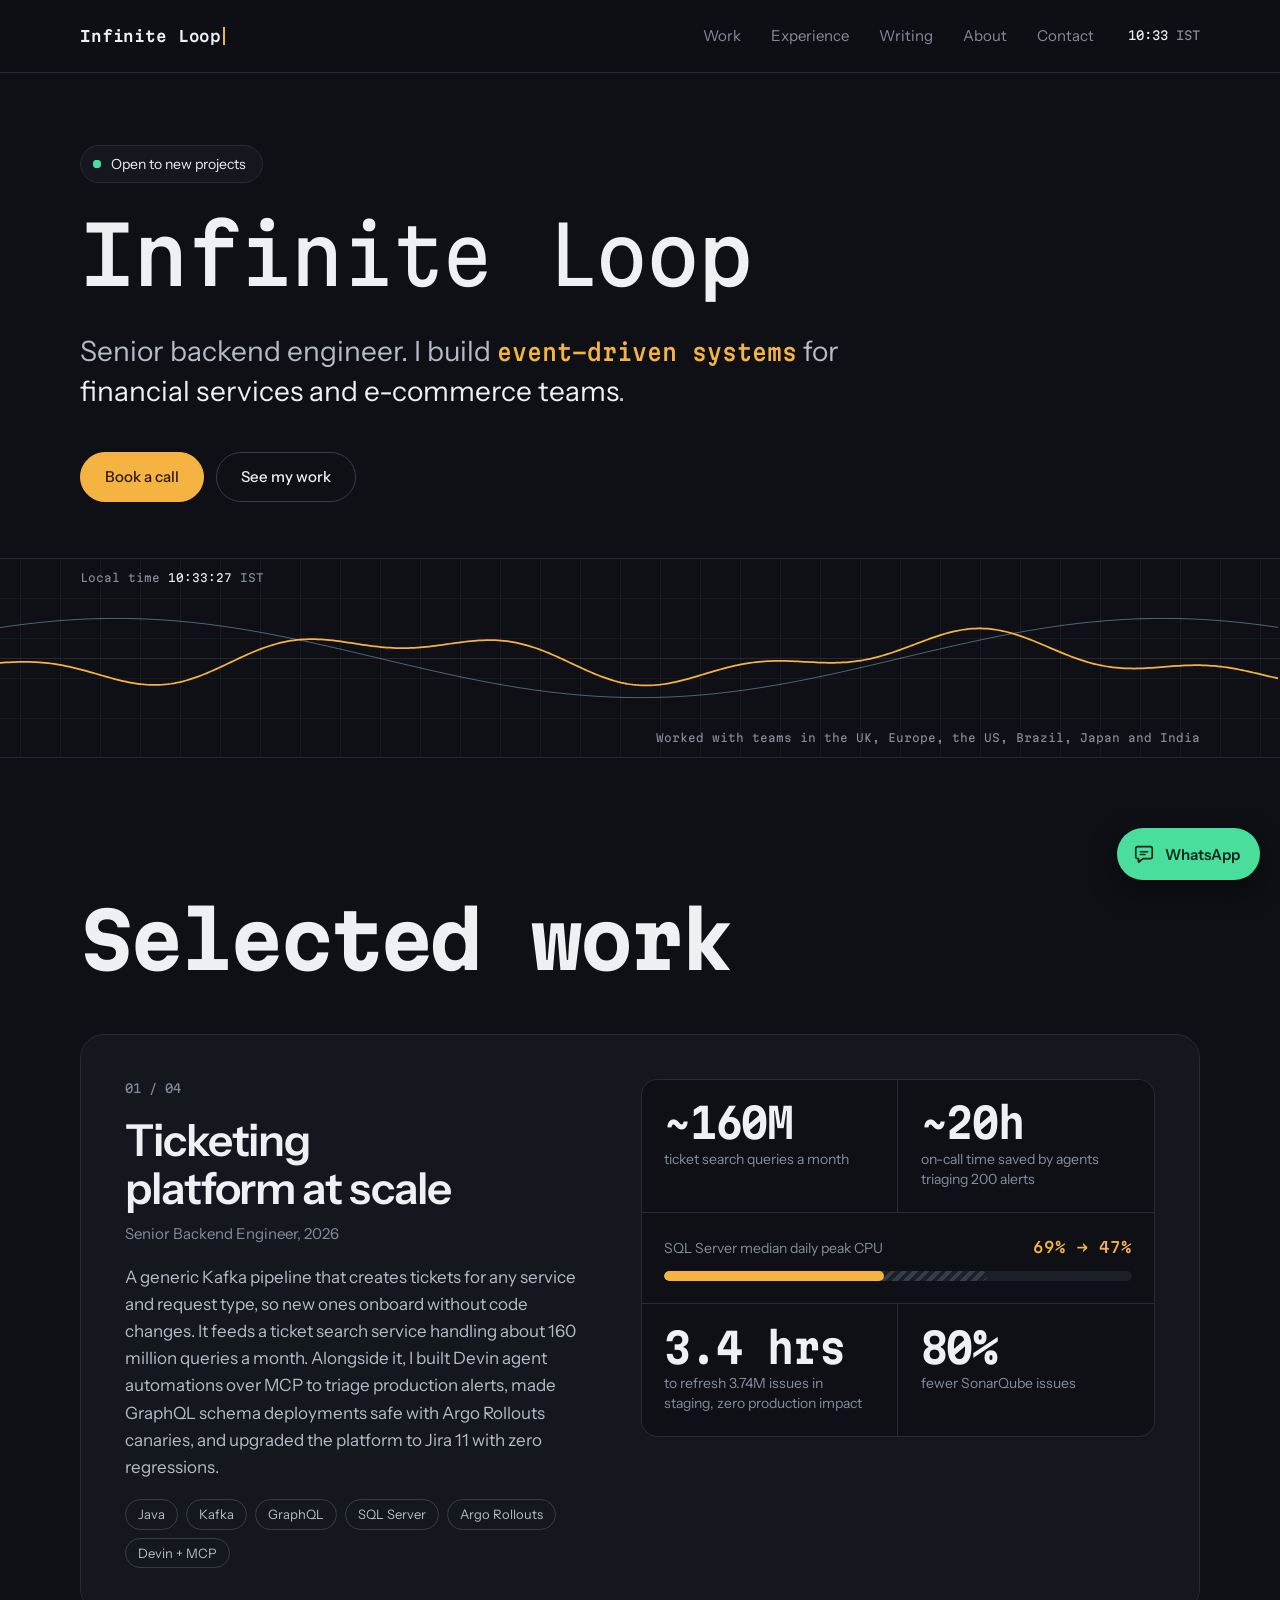
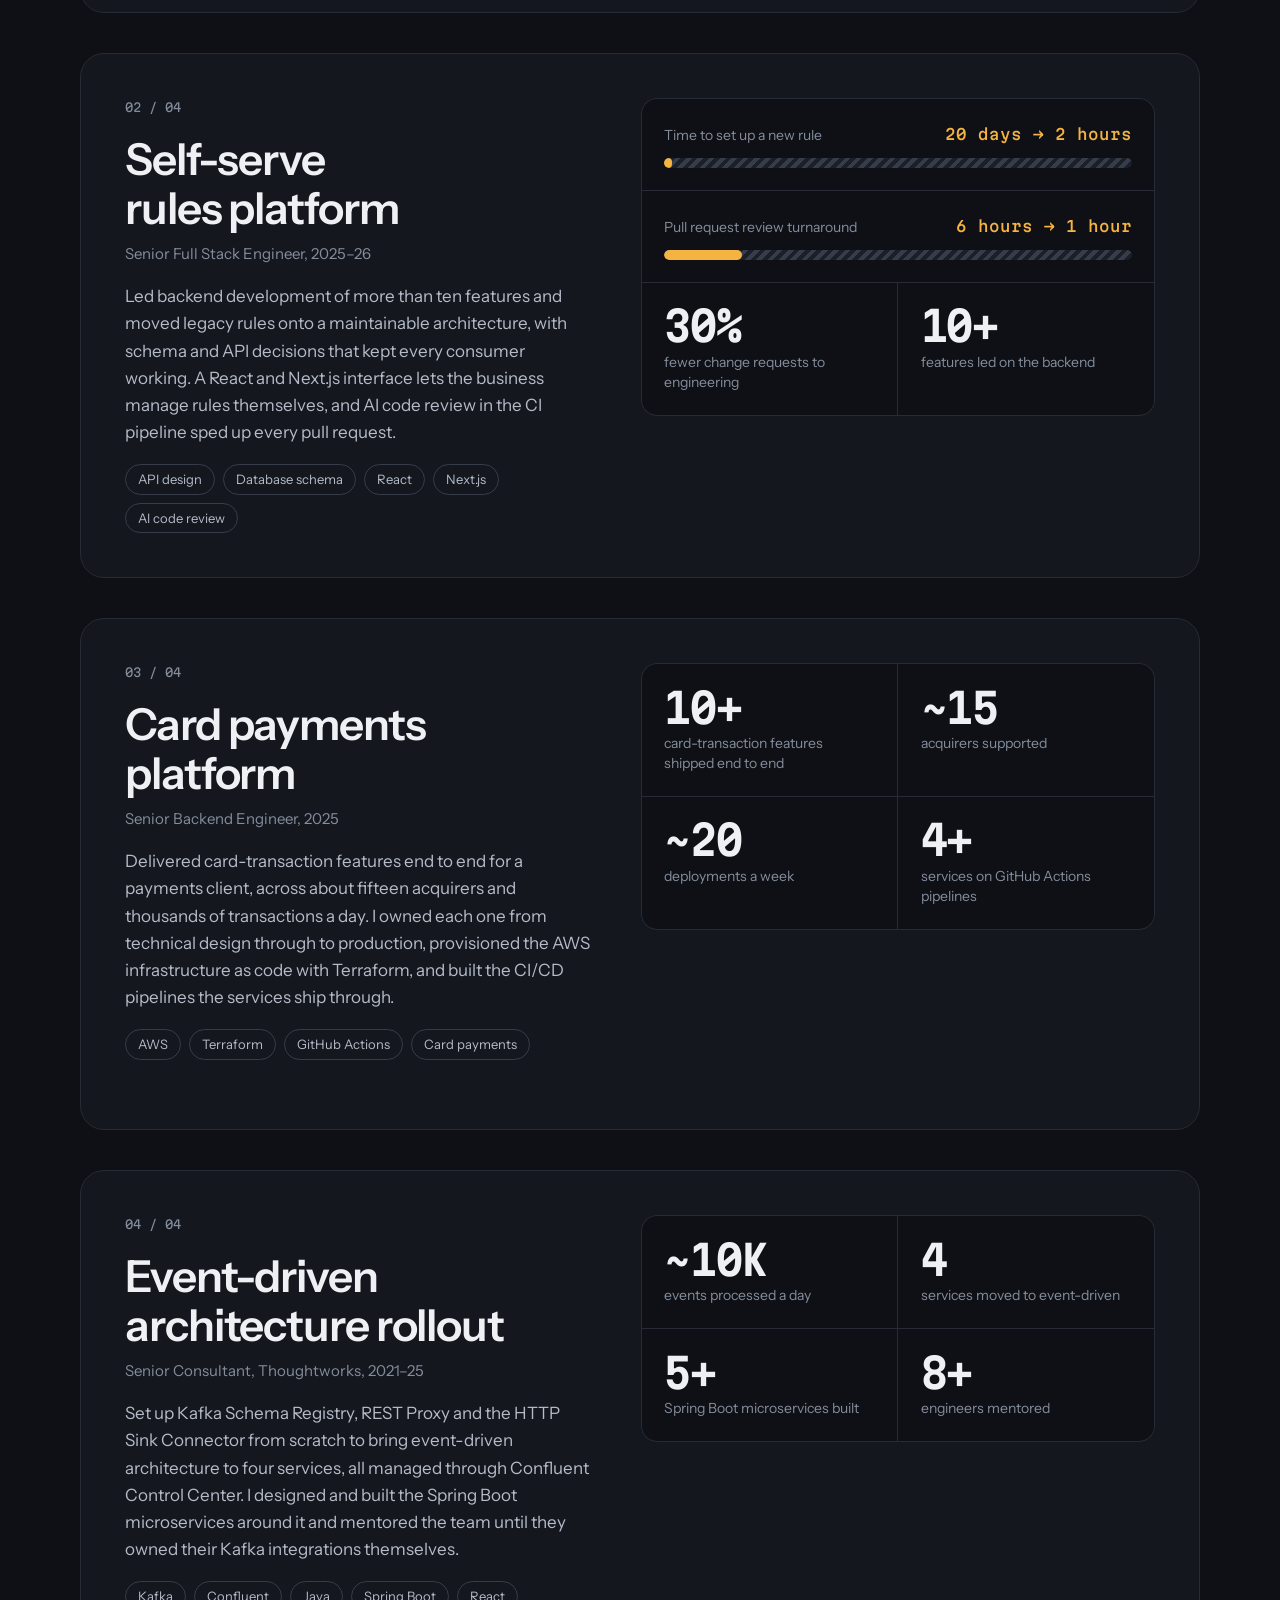
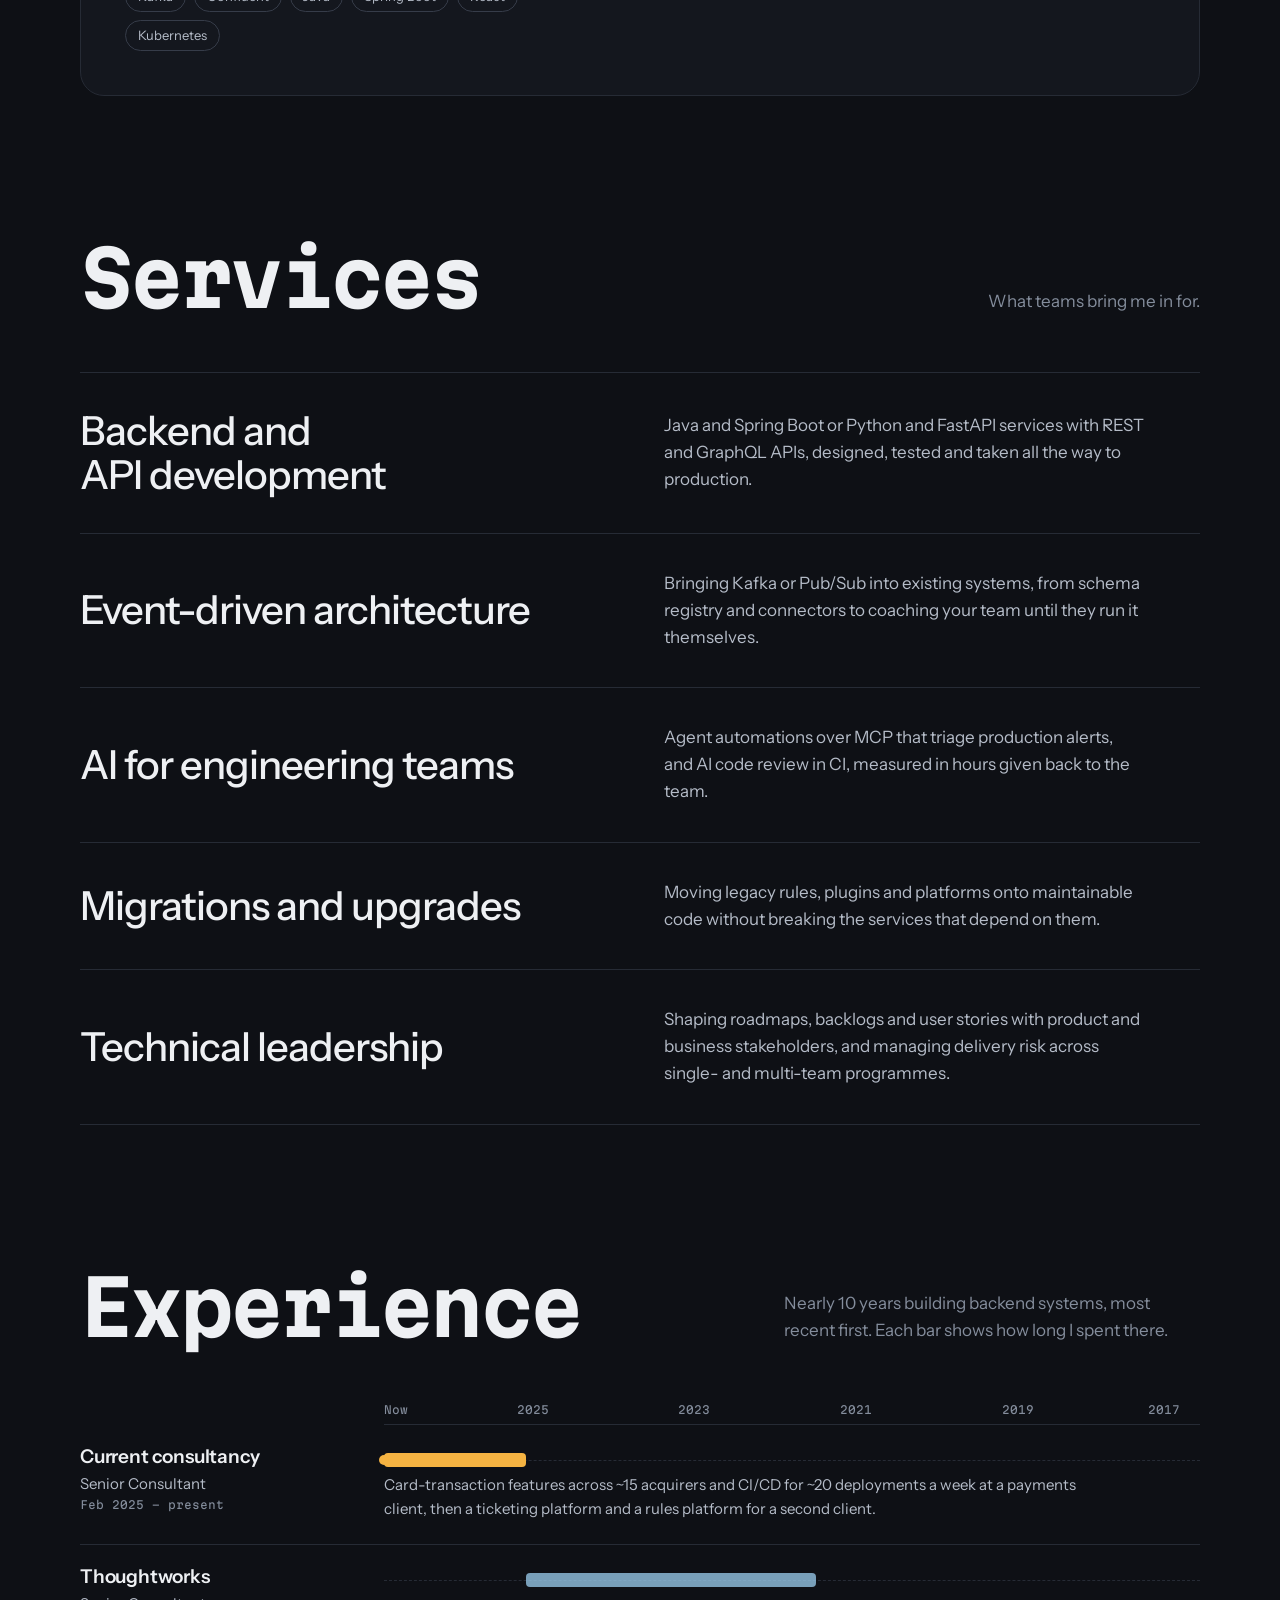
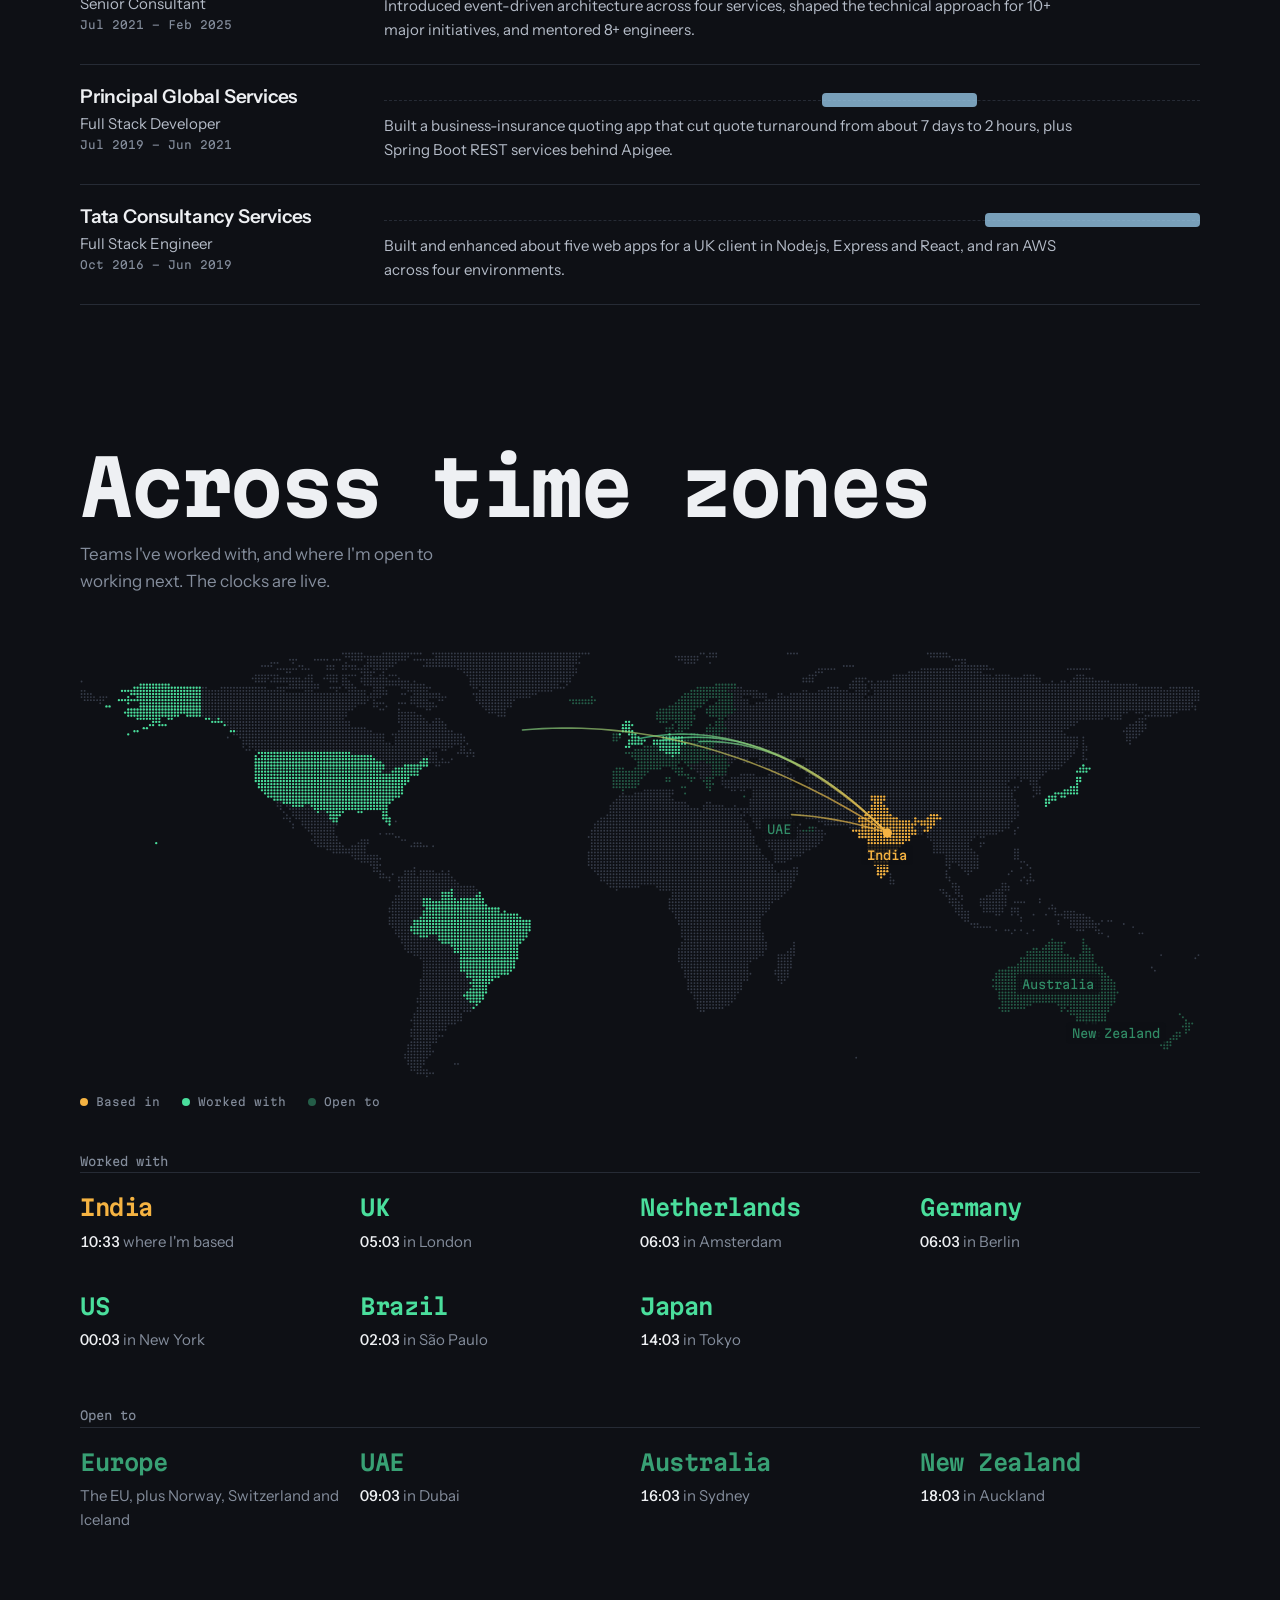
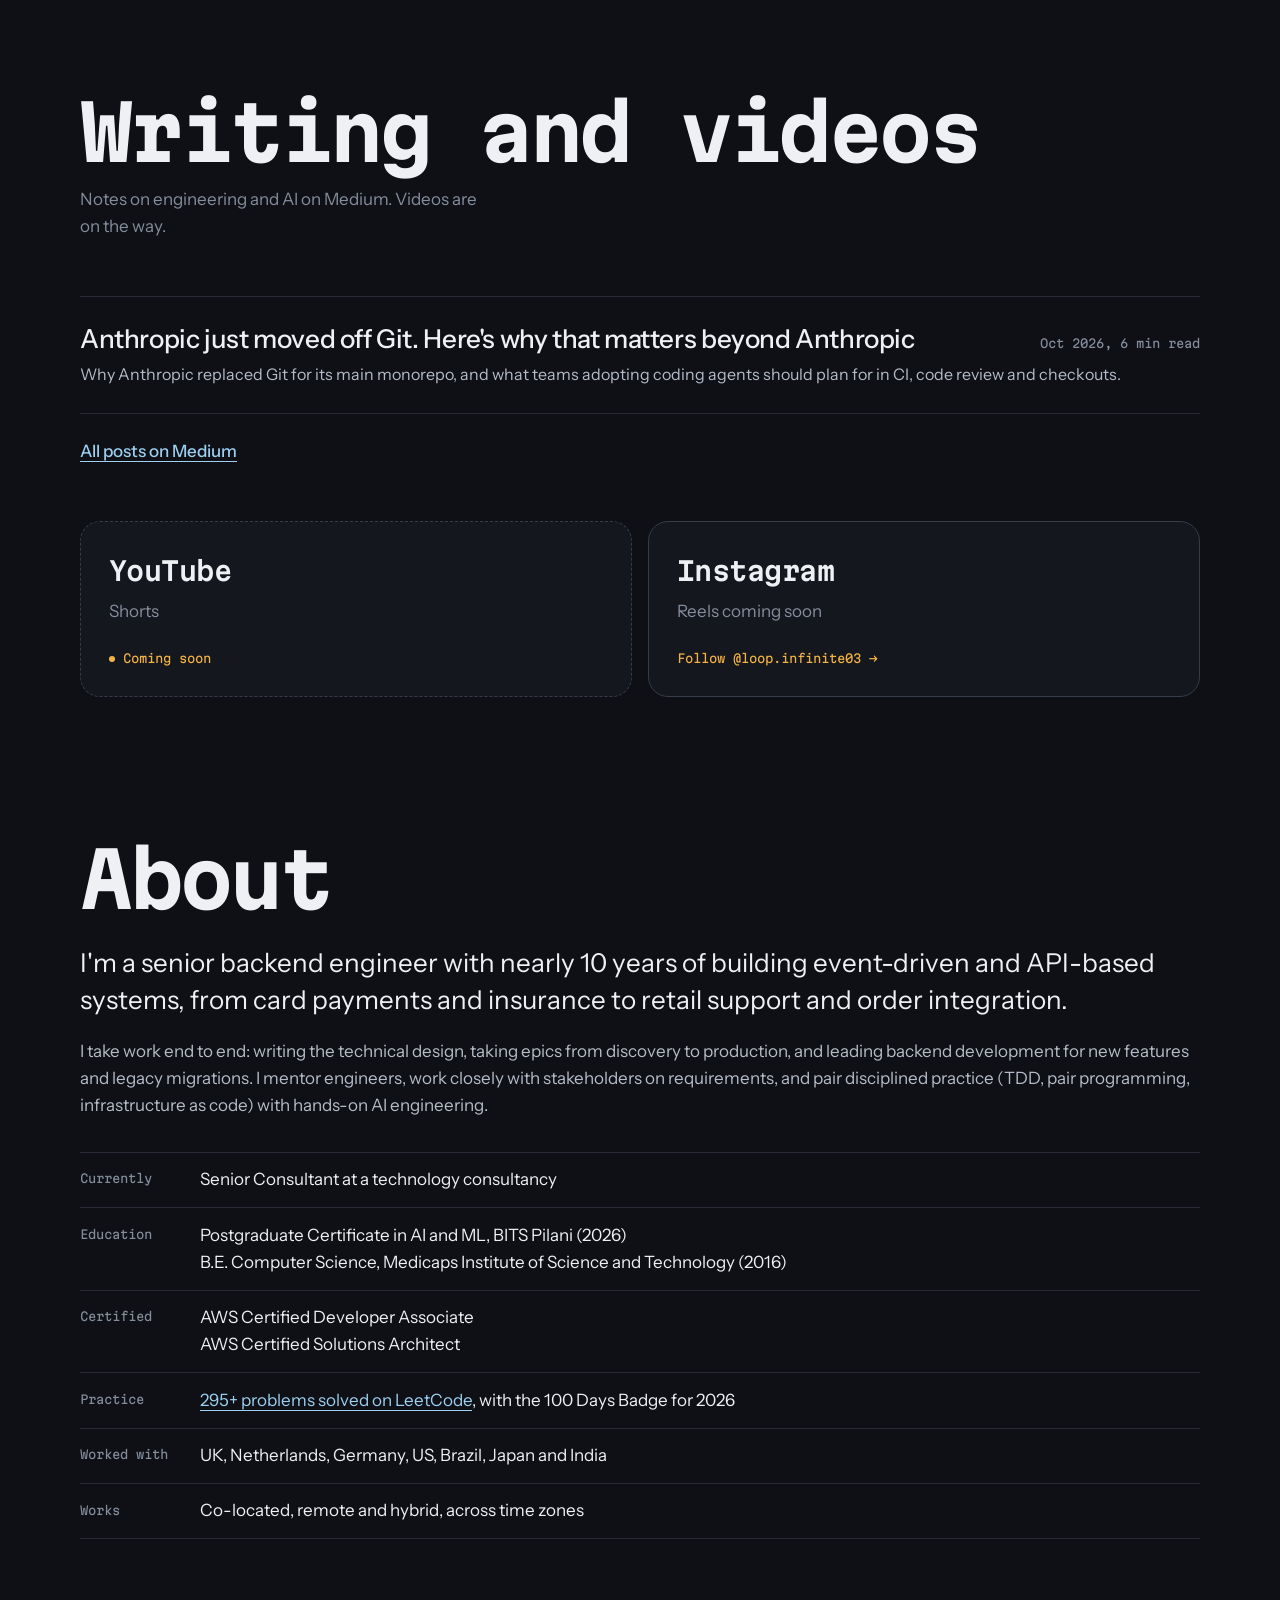
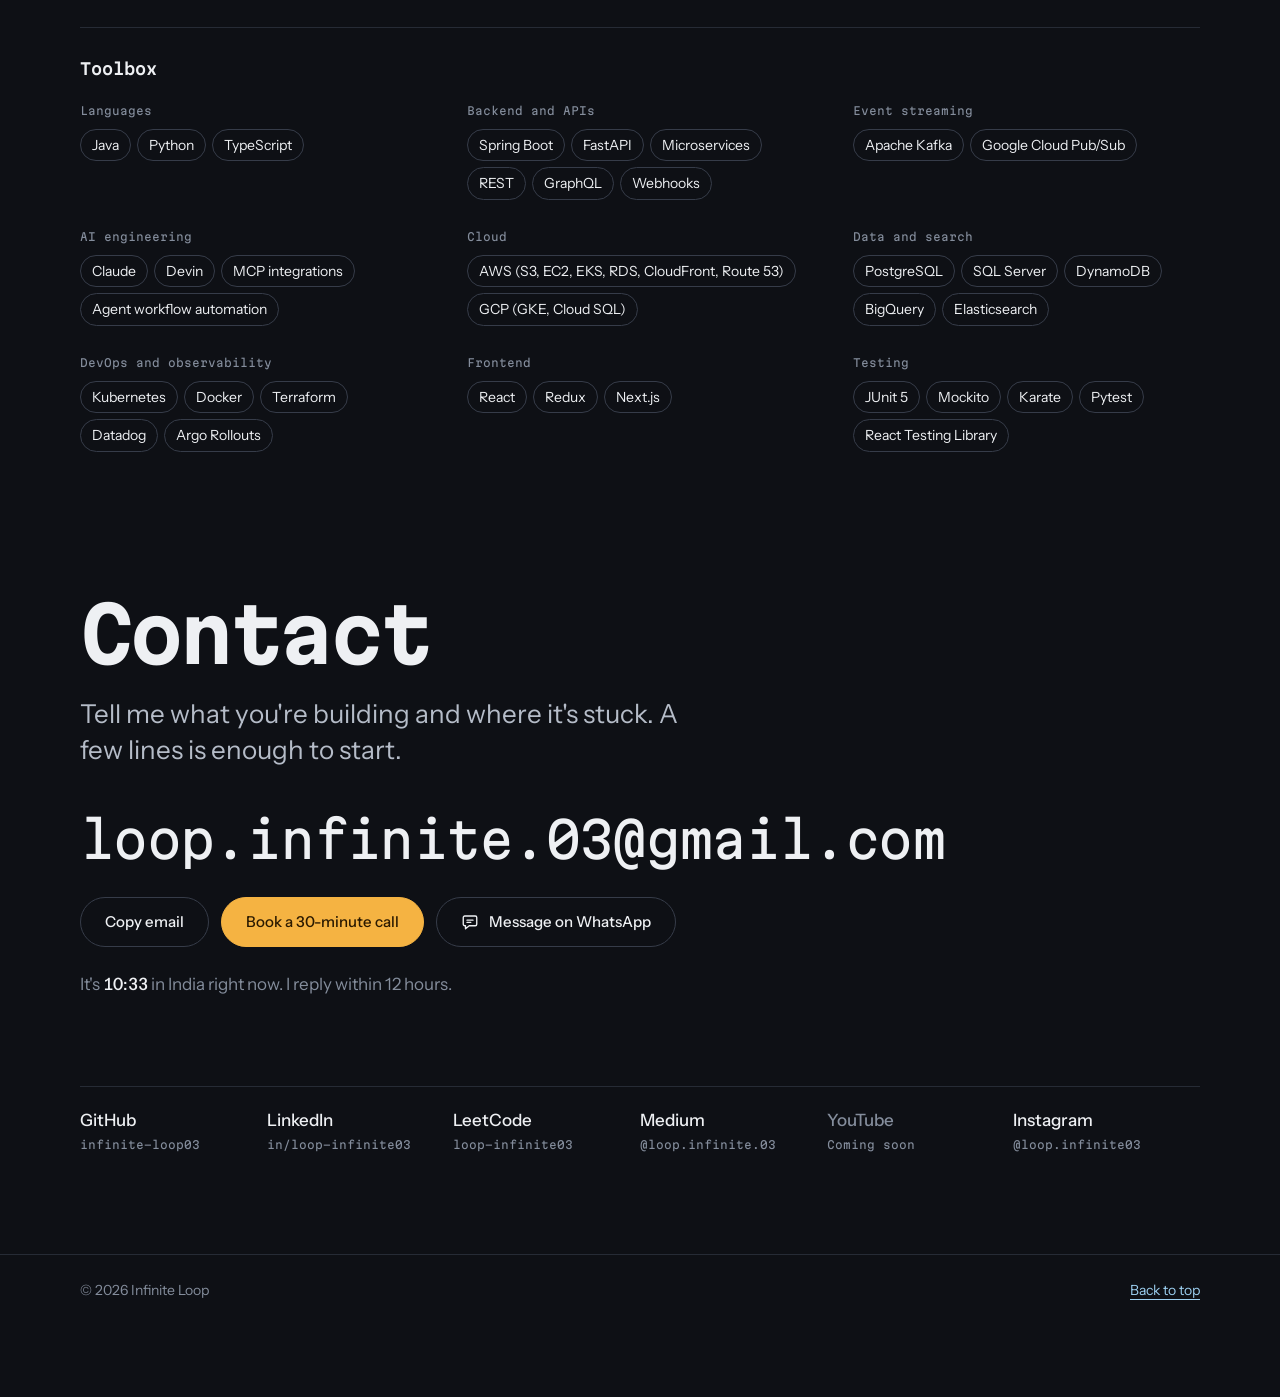
==== index.html @ b394b8b5 "Link the Instagram card to the profile Co-Authored-By: Claude Opus 5.5 <noreply@anthropic.com>" ====
<!doctype html>
<html lang="en">
<head>
  <meta charset="utf-8">
  <meta name="viewport" content="width=device-width, initial-scale=1, viewport-fit=cover">
  <title>Infinite Loop</title>
  <meta name="description" content="Infinite Loop, senior backend engineer. Nearly 10 years building event-driven and API-based systems for financial services and e-commerce.">
  <meta name="theme-color" content="#0e1015">
  <link rel="icon" href="favicon.svg" type="image/svg+xml">

  <!-- Link previews (LinkedIn, WhatsApp, X). The image URL must be absolute: switch these to the custom domain once it is connected. -->
  <meta property="og:type" content="website">
  <meta property="og:title" content="Infinite Loop, senior backend engineer">
  <meta property="og:description" content="Nearly 10 years building event-driven and API-based systems for financial services and e-commerce.">
  <meta property="og:url" content="https://infinite-loop03.github.io/">
  <meta property="og:image" content="https://infinite-loop03.github.io/assets/og-image.png">
  <meta property="og:image:width" content="1200">
  <meta property="og:image:height" content="630">
  <meta property="og:image:alt" content="Infinite Loop, senior backend engineer">
  <meta name="twitter:image" content="https://infinite-loop03.github.io/assets/og-image.png">
  <meta name="twitter:card" content="summary_large_image">

  <script>document.documentElement.classList.add("js");</script>
  <link rel="preconnect" href="https://fonts.googleapis.com">
  <link rel="preconnect" href="https://fonts.gstatic.com" crossorigin>
  <link rel="stylesheet" href="https://fonts.googleapis.com/css2?family=Instrument+Sans:ital,wght@0,400..700;1,400..700&family=Martian+Mono:wdth,wght@75..112.5,100..800&display=swap">
  <link rel="stylesheet" href="styles.css">
  <script src="script.js" defer></script>
</head>
<body>
  <a class="skip-link" href="#main">Skip to content</a>

  <header class="site-header">
    <div class="wrap header-inner">
      <a class="logo" href="#top"><span class="logo-text">Infinite Loop</span><span class="caret" aria-hidden="true"></span></a>
      <nav aria-label="Main">
        <a href="#work">Work</a>
        <a href="#experience">Experience</a>
        <a href="#media">Writing</a>
        <a href="#about">About</a>
        <a href="#contact">Contact</a>
      </nav>
      <span class="header-clock" title="My local time in India"><span data-clock>--:--</span> IST</span>
    </div>
    <div class="progress" aria-hidden="true"><span></span></div>
  </header>

  <main id="main">

    <!-- ================= HERO ================= -->
    <section class="hero" id="top">
      <div class="wrap">
        <p class="hero-status"><span class="pulse" aria-hidden="true"></span>Open to new projects</p>

        <h1 class="name" data-kinetic="name">Infinite Loop</h1>

        <!-- The phrases in data-words (separated by |) cycle in the hero. Keep the first one in the text too. -->
        <p class="role">Senior backend engineer. I build <span class="cycle" data-words="event-driven systems|APIs and microservices|AI agent automations">event-driven systems</span> for <span class="who">financial services and e-commerce teams</span>.</p>

        <div class="hero-actions">
          <a class="btn btn-primary magnetic" href="https://calendly.com/loop-infinite-03/30min" target="_blank" rel="noopener">Book a call</a>
          <a class="btn magnetic" href="#work">See my work</a>
        </div>
      </div>

      <div class="scope" aria-hidden="true">
        <canvas></canvas>
        <div class="wrap scope-readout scope-readout--top">
          <span>Local time <strong data-clock-s>--:--:--</strong> IST</span>
        </div>
        <div class="wrap scope-readout">
          <span></span>
          <span>Worked with teams in the UK, Europe, the US, Brazil, Japan and India</span>
        </div>
      </div>
    </section>

    <!-- ================= SELECTED WORK ================= -->
    <section class="section" id="work" aria-labelledby="work-title">
      <div class="wrap">
        <div class="section-head">
          <h2 class="stretch" id="work-title">Selected work</h2>
        </div>

        <div class="stack">
          <!-- Project 1 -->
          <article class="card" style="--i:0">
            <div class="card-text">
              <span class="card-index">01 / 04</span>
              <h3>Ticketing platform at scale</h3>
              <p class="card-context">Senior Backend Engineer, 2026</p>
              <p>A generic Kafka pipeline that creates tickets for any service and request type, so new ones onboard without code changes. It feeds a ticket search service handling about 160 million queries a month. Alongside it, I built Devin agent automations over MCP to triage production alerts, made GraphQL schema deployments safe with Argo Rollouts canaries, and upgraded the platform to Jira 11 with zero regressions.</p>
              <ul class="tags" aria-label="Tech stack">
                <li>Java</li>
                <li>Kafka</li>
                <li>GraphQL</li>
                <li>SQL Server</li>
                <li>Argo Rollouts</li>
                <li>Devin + MCP</li>
              </ul>
            </div>
            <div class="readout">
              <div class="metric" data-animate>
                <span class="metric-value" data-count="160" data-prefix="~" data-suffix="M">~160M</span>
                <span class="metric-label">ticket search queries a month</span>
              </div>
              <div class="metric" data-animate>
                <span class="metric-value" data-count="20" data-prefix="~" data-suffix="h">~20h</span>
                <span class="metric-label">on-call time saved by agents triaging 200 alerts</span>
              </div>
              <div class="delta" data-animate style="--before:.69; --after:.47">
                <div class="delta-head">
                  <span class="metric-label">SQL Server median daily peak CPU</span>
                  <span class="delta-val">69% → 47%</span>
                </div>
                <div class="delta-bar"><span class="delta-before"></span><span class="delta-after"></span></div>
              </div>
              <div class="metric" data-animate>
                <span class="metric-value" data-count="3.4" data-suffix=" hrs">3.4 hrs</span>
                <span class="metric-label">to refresh 3.74M issues in staging, zero production impact</span>
              </div>
              <div class="metric" data-animate>
                <span class="metric-value" data-count="80" data-suffix="%">80%</span>
                <span class="metric-label">fewer SonarQube issues</span>
              </div>
            </div>
          </article>

          <!-- Project 2 -->
          <article class="card" style="--i:1">
            <div class="card-text">
              <span class="card-index">02 / 04</span>
              <h3>Self-serve rules platform</h3>
              <p class="card-context">Senior Full Stack Engineer, 2025–26</p>
              <p>Led backend development of more than ten features and moved legacy rules onto a maintainable architecture, with schema and API decisions that kept every consumer working. A React and Next.js interface lets the business manage rules themselves, and AI code review in the CI pipeline sped up every pull request.</p>
              <ul class="tags" aria-label="Tech stack">
                <li>API design</li>
                <li>Database schema</li>
                <li>React</li>
                <li>Next.js</li>
                <li>AI code review</li>
              </ul>
            </div>
            <div class="readout">
              <div class="delta" data-animate style="--before:1; --after:.004">
                <div class="delta-head">
                  <span class="metric-label">Time to set up a new rule</span>
                  <span class="delta-val">20 days → 2 hours</span>
                </div>
                <div class="delta-bar"><span class="delta-before"></span><span class="delta-after"></span></div>
              </div>
              <div class="delta" data-animate style="--before:1; --after:.167">
                <div class="delta-head">
                  <span class="metric-label">Pull request review turnaround</span>
                  <span class="delta-val">6 hours → 1 hour</span>
                </div>
                <div class="delta-bar"><span class="delta-before"></span><span class="delta-after"></span></div>
              </div>
              <div class="metric" data-animate>
                <span class="metric-value" data-count="30" data-suffix="%">30%</span>
                <span class="metric-label">fewer change requests to engineering</span>
              </div>
              <div class="metric" data-animate>
                <span class="metric-value" data-count="10" data-suffix="+">10+</span>
                <span class="metric-label">features led on the backend</span>
              </div>
            </div>
          </article>

          <!-- Project 3 -->
          <article class="card" style="--i:2">
            <div class="card-text">
              <span class="card-index">03 / 04</span>
              <h3>Card payments platform</h3>
              <p class="card-context">Senior Backend Engineer, 2025</p>
              <p>Delivered card-transaction features end to end for a payments client, across about fifteen acquirers and thousands of transactions a day. I owned each one from technical design through to production, provisioned the AWS infrastructure as code with Terraform, and built the CI/CD pipelines the services ship through.</p>
              <ul class="tags" aria-label="Tech stack">
                <li>AWS</li>
                <li>Terraform</li>
                <li>GitHub Actions</li>
                <li>Card payments</li>
              </ul>
            </div>
            <div class="readout">
              <div class="metric" data-animate>
                <span class="metric-value" data-count="10" data-suffix="+">10+</span>
                <span class="metric-label">card-transaction features shipped end to end</span>
              </div>
              <div class="metric" data-animate>
                <span class="metric-value" data-count="15" data-prefix="~">~15</span>
                <span class="metric-label">acquirers supported</span>
              </div>
              <div class="metric" data-animate>
                <span class="metric-value" data-count="20" data-prefix="~">~20</span>
                <span class="metric-label">deployments a week</span>
              </div>
              <div class="metric" data-animate>
                <span class="metric-value" data-count="4" data-suffix="+">4+</span>
                <span class="metric-label">services on GitHub Actions pipelines</span>
              </div>
            </div>
          </article>

          <!-- Project 4 -->
          <article class="card" style="--i:3">
            <div class="card-text">
              <span class="card-index">04 / 04</span>
              <h3>Event-driven architecture rollout</h3>
              <p class="card-context">Senior Consultant, Thoughtworks, 2021–25</p>
              <p>Set up Kafka Schema Registry, REST Proxy and the HTTP Sink Connector from scratch to bring event-driven architecture to four services, all managed through Confluent Control Center. I designed and built the Spring Boot microservices around it and mentored the team until they owned their Kafka integrations themselves.</p>
              <ul class="tags" aria-label="Tech stack">
                <li>Kafka</li>
                <li>Confluent</li>
                <li>Java</li>
                <li>Spring Boot</li>
                <li>React</li>
                <li>Kubernetes</li>
              </ul>
            </div>
            <div class="readout">
              <div class="metric" data-animate>
                <span class="metric-value" data-count="10" data-prefix="~" data-suffix="K">~10K</span>
                <span class="metric-label">events processed a day</span>
              </div>
              <div class="metric" data-animate>
                <span class="metric-value" data-count="4">4</span>
                <span class="metric-label">services moved to event-driven</span>
              </div>
              <div class="metric" data-animate>
                <span class="metric-value" data-count="5" data-suffix="+">5+</span>
                <span class="metric-label">Spring Boot microservices built</span>
              </div>
              <div class="metric" data-animate>
                <span class="metric-value" data-count="8" data-suffix="+">8+</span>
                <span class="metric-label">engineers mentored</span>
              </div>
            </div>
          </article>
        </div>
      </div>
    </section>

    <!-- ================= SERVICES ================= -->
    <section class="section" id="services" aria-labelledby="services-title">
      <div class="wrap">
        <div class="section-head">
          <h2 class="stretch" id="services-title">Services</h2>
          <p class="section-note">What teams bring me in for.</p>
        </div>
        <ul class="svc-list">
          <li class="svc">
            <h3>Backend and API development</h3>
            <p>Java and Spring Boot or Python and FastAPI services with REST and GraphQL APIs, designed, tested and taken all the way to production.</p>
          </li>
          <li class="svc">
            <h3>Event-driven architecture</h3>
            <p>Bringing Kafka or Pub/Sub into existing systems, from schema registry and connectors to coaching your team until they run it themselves.</p>
          </li>
          <li class="svc">
            <h3>AI for engineering teams</h3>
            <p>Agent automations over MCP that triage production alerts, and AI code review in CI, measured in hours given back to the team.</p>
          </li>
          <li class="svc">
            <h3>Migrations and upgrades</h3>
            <p>Moving legacy rules, plugins and platforms onto maintainable code without breaking the services that depend on them.</p>
          </li>
          <li class="svc">
            <h3>Technical leadership</h3>
            <p>Shaping roadmaps, backlogs and user stories with product and business stakeholders, and managing delivery risk across single- and multi-team programmes.</p>
          </li>
        </ul>
      </div>
    </section>

    <!-- ================= EXPERIENCE ================= -->
    <section class="section" id="experience" aria-labelledby="experience-title">
      <div class="wrap">
        <div class="section-head">
          <h2 class="stretch" id="experience-title">Experience</h2>
          <p class="section-note">Nearly 10 years building backend systems, most recent first. Each bar shows how long I spent there.</p>
        </div>

        <div class="trace" data-animate>
          <div class="trace-axis" aria-hidden="true">
            <span style="--x:0">Now</span>
            <span style="--x:.182">2025</span>
            <span style="--x:.380">2023</span>
            <span style="--x:.579">2021</span>
            <span style="--x:.777">2019</span>
            <span style="--x:.975">2017</span>
          </div>
          <ol class="trace-rows">
            <li class="span-row is-current" style="--start:.000; --end:.174; --row:0">
              <div class="span-info">
                <h3>Current consultancy</h3>
                <p>Senior Consultant <span class="span-dates">Feb 2025 – present</span></p>
              </div>
              <div class="span-track"><span class="span-bar"></span></div>
              <p class="span-note">Card-transaction features across ~15 acquirers and CI/CD for ~20 deployments a week at a payments client, then a ticketing platform and a rules platform for a second client.</p>
            </li>
            <li class="span-row" style="--start:.174; --end:.529; --row:1">
              <div class="span-info">
                <h3>Thoughtworks</h3>
                <p>Senior Consultant <span class="span-dates">Jul 2021 – Feb 2025</span></p>
              </div>
              <div class="span-track"><span class="span-bar"></span></div>
              <p class="span-note">Introduced event-driven architecture across four services, shaped the technical approach for 10+ major initiatives, and mentored 8+ engineers.</p>
            </li>
            <li class="span-row" style="--start:.537; --end:.727; --row:2">
              <div class="span-info">
                <h3>Principal Global Services</h3>
                <p>Full Stack Developer <span class="span-dates">Jul 2019 – Jun 2021</span></p>
              </div>
              <div class="span-track"><span class="span-bar"></span></div>
              <p class="span-note">Built a business-insurance quoting app that cut quote turnaround from about 7 days to 2 hours, plus Spring Boot REST services behind Apigee.</p>
            </li>
            <li class="span-row" style="--start:.736; --end:1.000; --row:3">
              <div class="span-info">
                <h3>Tata Consultancy Services</h3>
                <p>Full Stack Engineer <span class="span-dates">Oct 2016 – Jun 2019</span></p>
              </div>
              <div class="span-track"><span class="span-bar"></span></div>
              <p class="span-note">Built and enhanced about five web apps for a UK client in Node.js, Express and React, and ran AWS across four environments.</p>
            </li>
          </ol>
        </div>
      </div>
    </section>

    <!-- ================= REGIONS ================= -->
    <section class="section" id="regions" aria-labelledby="regions-title">
      <div class="wrap">
        <div class="section-head">
          <h2 class="stretch" id="regions-title">Across time zones</h2>
          <p class="section-note">Teams I've worked with, and where I'm open to working next. The clocks are live.</p>
        </div>

        <!-- Markers sit at data-lat / data-lon. data-pos places the label: n, s, e, w, nw, ne, sw, se (centred if left out).
             Lines are drawn from the .is-home pin to every pin that isn't .is-open. The country colours come from the
             WORLD grid in script.js. -->
        <figure class="map" data-map>
          <canvas class="map-canvas" aria-hidden="true"></canvas>
          <span class="map-pin is-home" data-lat="22.8" data-lon="79.5" data-pos="s" aria-hidden="true">India</span>
          <span class="map-pin" data-lat="52.8" data-lon="-1.8" data-pos="w" aria-hidden="true">UK</span>
          <span class="map-pin" data-lat="52.3" data-lon="5.5" data-pos="n" aria-hidden="true">Netherlands</span>
          <span class="map-pin" data-lat="51.1" data-lon="10.3" data-pos="se" aria-hidden="true">Germany</span>
          <span class="map-pin" data-lat="39" data-lon="-98" data-pos="n" aria-hidden="true">US</span>
          <span class="map-pin" data-lat="-10.7" data-lon="-53.2" data-pos="s" aria-hidden="true">Brazil</span>
          <span class="map-pin" data-lat="37.5" data-lon="137.7" data-pos="e" aria-hidden="true">Japan</span>
          <span class="map-pin is-open" data-lat="-25.8" data-lon="134.3" aria-hidden="true">Australia</span>
          <span class="map-pin is-open" data-lat="-41.6" data-lon="173" data-pos="w" aria-hidden="true">New Zealand</span>
          <span class="map-pin is-open" data-lat="23.9" data-lon="54.2" data-pos="w" aria-hidden="true">UAE</span>
          <figcaption class="sr-only">World map. Lines run from India, where I'm based, to the UK, the Netherlands, Germany, the US, Brazil and Japan, where I've worked with teams. Australia, New Zealand, the UAE and most of Europe are marked as places I'm open to working with.</figcaption>
        </figure>

        <ul class="map-legend" aria-hidden="true">
          <li><span class="swatch swatch--home"></span>Based in</li>
          <li><span class="swatch swatch--worked"></span>Worked with</li>
          <li><span class="swatch swatch--open"></span>Open to</li>
        </ul>

        <div class="regions-groups">
          <div class="regions-group">
            <h3 class="regions-title">Worked with</h3>
            <ul class="regions">
              <li class="region is-home" data-region="0">
                <span class="region-name">India</span>
                <span class="region-meta"><strong data-tz="Asia/Kolkata">--:--</strong> where I'm based</span>
              </li>
              <li class="region" data-region="1">
                <span class="region-name">UK</span>
                <span class="region-meta"><strong data-tz="Europe/London">--:--</strong> in London</span>
              </li>
              <li class="region" data-region="2">
                <span class="region-name">Netherlands</span>
                <span class="region-meta"><strong data-tz="Europe/Amsterdam">--:--</strong> in Amsterdam</span>
              </li>
              <li class="region" data-region="3">
                <span class="region-name">Germany</span>
                <span class="region-meta"><strong data-tz="Europe/Berlin">--:--</strong> in Berlin</span>
              </li>
              <li class="region" data-region="4">
                <span class="region-name">US</span>
                <span class="region-meta"><strong data-tz="America/New_York">--:--</strong> in New York</span>
              </li>
              <li class="region" data-region="5">
                <span class="region-name">Brazil</span>
                <span class="region-meta"><strong data-tz="America/Sao_Paulo">--:--</strong> in São Paulo</span>
              </li>
              <li class="region" data-region="6">
                <span class="region-name">Japan</span>
                <span class="region-meta"><strong data-tz="Asia/Tokyo">--:--</strong> in Tokyo</span>
              </li>
            </ul>
          </div>
          <div class="regions-group">
            <h3 class="regions-title">Open to</h3>
            <ul class="regions regions--open">
              <li class="region">
                <span class="region-name">Europe</span>
                <span class="region-meta">The EU, plus Norway, Switzerland and Iceland</span>
              </li>
              <li class="region">
                <span class="region-name">UAE</span>
                <span class="region-meta"><strong data-tz="Asia/Dubai">--:--</strong> in Dubai</span>
              </li>
              <li class="region">
                <span class="region-name">Australia</span>
                <span class="region-meta"><strong data-tz="Australia/Sydney">--:--</strong> in Sydney</span>
              </li>
              <li class="region">
                <span class="region-name">New Zealand</span>
                <span class="region-meta"><strong data-tz="Pacific/Auckland">--:--</strong> in Auckland</span>
              </li>
            </ul>
          </div>
        </div>
      </div>
    </section>

    <!-- ================= WRITING AND VIDEOS ================= -->
    <section class="section" id="media" aria-labelledby="media-title">
      <div class="wrap">
        <div class="section-head">
          <h2 class="stretch" id="media-title">Writing and videos</h2>
          <p class="section-note">Notes on engineering and AI on Medium. Videos are on the way.</p>
        </div>

        <!-- Medium posts, newest first. Copy an <li> to add one. -->
        <ol class="post-list">
          <li><a href="https://medium.com/@loop.infinite.03/anthropic-just-moved-off-git-heres-why-that-matters-beyond-anthropic-e8767575a42b" target="_blank" rel="noopener">
            <span class="post-title">Anthropic just moved off Git. Here's why that matters beyond Anthropic</span>
            <span class="post-meta">Oct 2026, 6 min read</span>
            <span class="post-summary">Why Anthropic replaced Git for its main monorepo, and what teams adopting coding agents should plan for in CI, code review and checkouts.</span>
          </a></li>
        </ol>
        <a class="more" href="https://medium.com/@loop.infinite.03" target="_blank" rel="noopener">All posts on Medium</a>

        <ul class="soon soon--videos">
          <li class="soon-item">
            <span class="soon-platform">YouTube</span>
            <span class="soon-kind">Shorts</span>
            <span class="soon-status"><span class="soon-dot" aria-hidden="true"></span>Coming soon</span>
          </li>
          <li class="soon-item soon-item--live">
            <a class="soon-platform" href="https://www.instagram.com/loop.infinite03/" target="_blank" rel="noopener">Instagram</a>
            <span class="soon-kind">Reels coming soon</span>
            <span class="soon-status">Follow @loop.infinite03 <span aria-hidden="true">&rarr;</span></span>
          </li>
        </ul>

        <!-- When you have Shorts and Reels: replace the section's contents with this template
             (tabs for Writing, Shorts and Reels), move the Medium posts into the Writing tab, and fill in the links. -->
        <template id="media-tabs">
        <div class="tabs" role="tablist" aria-label="Writing and videos">
          <button class="tab" type="button" role="tab" id="tab-writing" aria-controls="panel-writing" aria-selected="true">Writing <span class="tab-count">3</span></button>
          <button class="tab" type="button" role="tab" id="tab-shorts" aria-controls="panel-shorts" aria-selected="false" tabindex="-1">Shorts <span class="tab-count">4</span></button>
          <button class="tab" type="button" role="tab" id="tab-reels" aria-controls="panel-reels" aria-selected="false" tabindex="-1">Reels <span class="tab-count">4</span></button>
          <span class="tab-ink" aria-hidden="true"></span>
        </div>

        <div class="panel" id="panel-writing" role="tabpanel" aria-labelledby="tab-writing">
          <h3 class="panel-title">On Medium</h3>
          <!-- REPLACE: your 3 best Medium posts. href = the post URL -->
          <ol class="post-list">
            <li><a href="#">
              <span class="post-title">[Post title]</span>
              <span class="post-meta">[Mon YYYY], [x] min read</span>
              <span class="post-summary">[One line on what the reader learns.]</span>
            </a></li>
            <li><a href="#">
              <span class="post-title">[Post title]</span>
              <span class="post-meta">[Mon YYYY], [x] min read</span>
              <span class="post-summary">[One line on what the reader learns.]</span>
            </a></li>
            <li><a href="#">
              <span class="post-title">[Post title]</span>
              <span class="post-meta">[Mon YYYY], [x] min read</span>
              <span class="post-summary">[One line on what the reader learns.]</span>
            </a></li>
          </ol>
          <!-- REPLACE: your Medium profile URL -->
          <a class="more" href="#">All posts on Medium</a>
        </div>

        <div class="panel" id="panel-shorts" role="tabpanel" aria-labelledby="tab-shorts">
          <h3 class="panel-title">YouTube Shorts</h3>
          <!-- REPLACE: 4 Shorts. href = the Short's URL. Swap the play button for <img src="assets/short-1.jpg" alt=""> and remove "placeholder" from the class. -->
          <div class="strip">
            <a class="reel" href="#"><span class="reel-thumb placeholder"><span class="play"><svg viewBox="0 0 24 24" aria-hidden="true"><path d="M8 5.5v13l10.5-6.5z" fill="currentColor"/></svg></span></span><span class="reel-title">[Short title]</span><span class="reel-meta">[x] views</span></a>
            <a class="reel" href="#"><span class="reel-thumb placeholder"><span class="play"><svg viewBox="0 0 24 24" aria-hidden="true"><path d="M8 5.5v13l10.5-6.5z" fill="currentColor"/></svg></span></span><span class="reel-title">[Short title]</span><span class="reel-meta">[x] views</span></a>
            <a class="reel" href="#"><span class="reel-thumb placeholder"><span class="play"><svg viewBox="0 0 24 24" aria-hidden="true"><path d="M8 5.5v13l10.5-6.5z" fill="currentColor"/></svg></span></span><span class="reel-title">[Short title]</span><span class="reel-meta">[x] views</span></a>
            <a class="reel" href="#"><span class="reel-thumb placeholder"><span class="play"><svg viewBox="0 0 24 24" aria-hidden="true"><path d="M8 5.5v13l10.5-6.5z" fill="currentColor"/></svg></span></span><span class="reel-title">[Short title]</span><span class="reel-meta">[x] views</span></a>
          </div>
          <!-- REPLACE: your YouTube channel URL -->
          <a class="more" href="#">Channel on YouTube</a>
        </div>

        <div class="panel" id="panel-reels" role="tabpanel" aria-labelledby="tab-reels">
          <h3 class="panel-title">Instagram Reels</h3>
          <!-- REPLACE: 4 Reels. href = the Reel's URL. Swap the play button for <img src="assets/reel-1.jpg" alt=""> and remove "placeholder" from the class. -->
          <div class="strip">
            <a class="reel" href="#"><span class="reel-thumb placeholder"><span class="play"><svg viewBox="0 0 24 24" aria-hidden="true"><path d="M8 5.5v13l10.5-6.5z" fill="currentColor"/></svg></span></span><span class="reel-title">[Reel title]</span><span class="reel-meta">[x] views</span></a>
            <a class="reel" href="#"><span class="reel-thumb placeholder"><span class="play"><svg viewBox="0 0 24 24" aria-hidden="true"><path d="M8 5.5v13l10.5-6.5z" fill="currentColor"/></svg></span></span><span class="reel-title">[Reel title]</span><span class="reel-meta">[x] views</span></a>
            <a class="reel" href="#"><span class="reel-thumb placeholder"><span class="play"><svg viewBox="0 0 24 24" aria-hidden="true"><path d="M8 5.5v13l10.5-6.5z" fill="currentColor"/></svg></span></span><span class="reel-title">[Reel title]</span><span class="reel-meta">[x] views</span></a>
            <a class="reel" href="#"><span class="reel-thumb placeholder"><span class="play"><svg viewBox="0 0 24 24" aria-hidden="true"><path d="M8 5.5v13l10.5-6.5z" fill="currentColor"/></svg></span></span><span class="reel-title">[Reel title]</span><span class="reel-meta">[x] views</span></a>
          </div>
          <a class="more" href="https://www.instagram.com/loop.infinite03/" target="_blank" rel="noopener">Profile on Instagram</a>
        </div>
        </template>
      </div>
    </section>

    <!-- ================= ABOUT ================= -->
    <section class="section" id="about" aria-labelledby="about-title">
      <div class="wrap">
        <div class="about">
          <!-- Photo removed. To add one back: <img class="about-photo tilt" src="assets/photo.jpg" alt="Infinite Loop" width="1000" height="1250" loading="lazy"> -->
          <div class="about-body">
            <h2 class="stretch" id="about-title">About</h2>
            <p class="about-lead">I'm a senior backend engineer with nearly 10 years of building event-driven and API-based systems, from card payments and insurance to retail support and order integration.</p>
            <p>I take work end to end: writing the technical design, taking epics from discovery to production, and leading backend development for new features and legacy migrations. I mentor engineers, work closely with stakeholders on requirements, and pair disciplined practice (TDD, pair programming, infrastructure as code) with hands-on AI engineering.</p>
            <dl class="spec">
              <dt>Currently</dt>
              <dd>Senior Consultant at a technology consultancy</dd>
              <dt>Education</dt>
              <dd>Postgraduate Certificate in AI and ML, BITS Pilani (2026)<br>B.E. Computer Science, Medicaps Institute of Science and Technology (2016)</dd>
              <dt>Certified</dt>
              <dd>AWS Certified Developer Associate<br>AWS Certified Solutions Architect</dd>
              <dt>Practice</dt>
              <dd><a href="https://leetcode.com/u/loop-infinite03/" target="_blank" rel="noopener">295+ problems solved on LeetCode</a>, with the 100 Days Badge for 2026</dd>
              <dt>Worked with</dt>
              <dd>UK, Netherlands, Germany, US, Brazil, Japan and India</dd>
              <dt>Works</dt>
              <dd>Co-located, remote and hybrid, across time zones</dd>
            </dl>
          </div>
        </div>

        <div class="toolbox">
          <h3 class="toolbox-title">Toolbox</h3>
          <div class="tool-groups">
            <div class="tool-group"><h4>Languages</h4><ul class="chips"><li>Java</li><li>Python</li><li>TypeScript</li></ul></div>
            <div class="tool-group"><h4>Backend and APIs</h4><ul class="chips"><li>Spring Boot</li><li>FastAPI</li><li>Microservices</li><li>REST</li><li>GraphQL</li><li>Webhooks</li></ul></div>
            <div class="tool-group"><h4>Event streaming</h4><ul class="chips"><li>Apache Kafka</li><li>Google Cloud Pub/Sub</li></ul></div>
            <div class="tool-group"><h4>AI engineering</h4><ul class="chips"><li>Claude</li><li>Devin</li><li>MCP integrations</li><li>Agent workflow automation</li></ul></div>
            <div class="tool-group"><h4>Cloud</h4><ul class="chips"><li>AWS (S3, EC2, EKS, RDS, CloudFront, Route 53)</li><li>GCP (GKE, Cloud SQL)</li></ul></div>
            <div class="tool-group"><h4>Data and search</h4><ul class="chips"><li>PostgreSQL</li><li>SQL Server</li><li>DynamoDB</li><li>BigQuery</li><li>Elasticsearch</li></ul></div>
            <div class="tool-group"><h4>DevOps and observability</h4><ul class="chips"><li>Kubernetes</li><li>Docker</li><li>Terraform</li><li>Datadog</li><li>Argo Rollouts</li></ul></div>
            <div class="tool-group"><h4>Frontend</h4><ul class="chips"><li>React</li><li>Redux</li><li>Next.js</li></ul></div>
            <div class="tool-group"><h4>Testing</h4><ul class="chips"><li>JUnit 5</li><li>Mockito</li><li>Karate</li><li>Pytest</li><li>React Testing Library</li></ul></div>
          </div>
        </div>
      </div>
    </section>

    <!-- ================= CONTACT ================= -->
    <section class="section contact" id="contact" aria-labelledby="contact-title">
      <div class="wrap">
        <h2 class="stretch" id="contact-title">Contact</h2>
        <p class="contact-lede">Tell me what you're building and where it's stuck. A few lines is enough to start.</p>

        <p class="email-big"><a class="email-link" href="mailto:loop.infinite.03@gmail.com"><span id="email" data-kinetic="email">loop.infinite.03@gmail.com</span></a></p>

        <div class="contact-actions">
          <button class="btn magnetic" type="button" id="copy-email">Copy email</button>
          <a class="btn btn-primary magnetic" href="https://calendly.com/loop-infinite-03/30min" target="_blank" rel="noopener">Book a 30-minute call</a>
          <a class="btn btn-wa magnetic" href="https://wa.me/919183500420?text=Hi%20Infinite%20Loop%2C%20I%20found%20you%20through%20your%20website." target="_blank" rel="noopener"><svg viewBox="0 0 24 24" aria-hidden="true"><path d="M5 4h14a2 2 0 0 1 2 2v9a2 2 0 0 1-2 2h-8l-5 4v-4H5a2 2 0 0 1-2-2V6a2 2 0 0 1 2-2z" fill="none" stroke="currentColor" stroke-width="1.8" stroke-linejoin="round"/><path d="M8 9.5h8M8 12.5h5" stroke="currentColor" stroke-width="1.8" stroke-linecap="round"/></svg>Message on WhatsApp</a>
        </div>
        <p class="contact-time">It's <strong data-clock>--:--</strong> in India right now. I reply within 12 hours.</p>

        <!-- Profile links. YouTube becomes a link once it goes live. -->
        <ul class="socials" aria-label="Elsewhere">
          <li><a href="https://github.com/infinite-loop03" target="_blank" rel="noopener">GitHub<span>infinite-loop03</span></a></li>
          <li><a href="https://www.linkedin.com/in/loop-infinite03/" target="_blank" rel="noopener">LinkedIn<span>in/loop-infinite03</span></a></li>
          <li><a href="https://leetcode.com/u/loop-infinite03/" target="_blank" rel="noopener">LeetCode<span>loop-infinite03</span></a></li>
          <li><a href="https://medium.com/@loop.infinite.03" target="_blank" rel="noopener">Medium<span>@loop.infinite.03</span></a></li>
          <li><span class="social-soon">YouTube<span>Coming soon</span></span></li>
          <li><a href="https://www.instagram.com/loop.infinite03/" target="_blank" rel="noopener">Instagram<span>@loop.infinite03</span></a></li>
        </ul>
      </div>
    </section>

  </main>

  <footer class="site-footer">
    <div class="wrap footer-inner">
      <span>&copy; <span id="year">2026</span> Infinite Loop</span>
      <a href="#top">Back to top</a>
    </div>
  </footer>

  <a class="wa-float" href="https://wa.me/919183500420?text=Hi%20Infinite%20Loop%2C%20I%20found%20you%20through%20your%20website." target="_blank" rel="noopener" aria-label="Message Infinite Loop on WhatsApp"><svg viewBox="0 0 24 24" aria-hidden="true"><path d="M5 4h14a2 2 0 0 1 2 2v9a2 2 0 0 1-2 2h-8l-5 4v-4H5a2 2 0 0 1-2-2V6a2 2 0 0 1 2-2z" fill="none" stroke="currentColor" stroke-width="1.8" stroke-linejoin="round"/><path d="M8 9.5h8M8 12.5h5" stroke="currentColor" stroke-width="1.8" stroke-linecap="round"/></svg><span class="wa-label">WhatsApp</span></a>
</body>
</html>
---- styles.css ----
/* Layout: one left-aligned 75rem column. The hero is a huge kinetic name over a
   full-bleed oscilloscope band; projects stack as sticky cards; amber is the signal
   colour throughout. Dark only, by design. */
:root {
  --bg: #0e1015;
  --bg-2: #14171e;
  --bg-3: #1b1f28;
  --line: #262b35;
  --line-2: #363c49;
  --text: #eef0f3;
  --body: #b5bcc8;
  --muted: #848d9c;
  --amber: #f5b342;
  --amber-2: #ffc966;
  --amber-ink: #2b1a00;
  --ice: #9ccff0;
  --green: #4ade9c;
  --grid: rgba(255, 255, 255, 0.045);
  --grid-strong: rgba(255, 255, 255, 0.1);

  --display: "Martian Mono", ui-monospace, SFMono-Regular, Menlo, Consolas, monospace;
  --sans: "Instrument Sans", system-ui, -apple-system, "Segoe UI", Roboto, sans-serif;

  --max: 75rem;
  --gutter: clamp(20px, 4vw, 40px);
  --header-h: 72px;
  --ease: cubic-bezier(0.2, 0.7, 0.2, 1);

  color-scheme: dark;
}

*,
*::before,
*::after { box-sizing: border-box; }

html {
  scroll-behavior: smooth;
  -webkit-text-size-adjust: 100%;
}

body {
  margin: 0;
  overflow-x: clip;
  background: var(--bg);
  color: var(--body);
  font-family: var(--sans);
  font-size: 1.0625rem;
  line-height: 1.6;
  -webkit-font-smoothing: antialiased;
}

img { display: block; max-width: 100%; }
p { margin: 0; }

h1, h2, h3 {
  margin: 0;
  color: var(--text);
  font-weight: 500;
  line-height: 1.1;
  text-wrap: balance;
}
h1, h2 { font-family: var(--display); }
h3 { font-family: var(--sans); }

a {
  color: var(--ice);
  text-decoration-thickness: 1px;
  text-underline-offset: 4px;
  transition: color 0.2s;
}
a:hover { color: var(--text); }

:focus-visible {
  outline: 2px solid var(--amber);
  outline-offset: 3px;
  border-radius: 6px;
}

.wrap {
  max-width: var(--max);
  margin-inline: auto;
  padding-left: max(var(--gutter), env(safe-area-inset-left, 0px));
  padding-right: max(var(--gutter), env(safe-area-inset-right, 0px));
}

.sr-only {
  position: absolute;
  width: 1px;
  height: 1px;
  overflow: hidden;
  clip: rect(0 0 0 0);
  white-space: nowrap;
}

.skip-link {
  position: absolute;
  left: 12px;
  top: -100px;
  z-index: 100;
  padding: 10px 16px;
  border-radius: 999px;
  background: var(--amber);
  color: var(--amber-ink);
  font-weight: 500;
  text-decoration: none;
}
.skip-link:focus { top: 12px; }

/* ---------- Header ---------- */
.site-header {
  position: sticky;
  top: env(safe-area-inset-top, 0px);
  z-index: 50;
  background: rgba(14, 16, 21, 0.86);
  -webkit-backdrop-filter: blur(12px);
  backdrop-filter: blur(12px);
  border-bottom: 1px solid var(--line);
}
.header-inner {
  display: flex;
  flex-wrap: wrap;
  align-items: center;
  gap: 4px 20px;
  min-height: var(--header-h);
  padding-block: 10px;
}
.logo {
  display: inline-flex;
  align-items: center;
  margin-right: auto;
  color: var(--text);
  font-family: var(--display);
  font-size: 0.9375rem;
  font-variation-settings: "wght" 600, "wdth" 100;
  letter-spacing: -0.01em;
  text-decoration: none;
  white-space: pre;
}
.caret {
  display: none;
  width: 2px;
  height: 1.2em;
  margin-left: 2px;
  background: var(--amber);
}
.logo.is-typing .caret { display: inline-block; }
.logo.is-idle .caret {
  display: inline-block;
  animation: blink 1s steps(1) infinite;
}
@keyframes blink { 50% { opacity: 0; } }

.site-header nav {
  display: flex;
  gap: 2px;
}
.site-header nav a {
  position: relative;
  padding: 8px 14px;
  border-radius: 999px;
  color: var(--muted);
  font-size: 0.9375rem;
  text-decoration: none;
  white-space: nowrap;
  transition: color 0.2s, background-color 0.2s;
}
.site-header nav a:hover { background: var(--bg-3); color: var(--text); }
.site-header nav a[aria-current="true"] { color: var(--text); }
.site-header nav a[aria-current="true"]::after {
  content: "";
  position: absolute;
  left: 50%;
  bottom: 1px;
  width: 4px;
  height: 4px;
  margin-left: -2px;
  border-radius: 50%;
  background: var(--amber);
}
.header-clock {
  color: var(--muted);
  font-family: var(--display);
  font-size: 0.75rem;
  font-variant-numeric: tabular-nums;
}
.header-clock span { color: var(--text); }
.progress {
  position: absolute;
  left: 0;
  right: 0;
  bottom: -1px;
  height: 2px;
}
.progress span {
  display: block;
  height: 100%;
  background: var(--amber);
  transform: scaleX(0);
  transform-origin: 0 50%;
}

/* ---------- Buttons ---------- */
.btn {
  display: inline-flex;
  align-items: center;
  justify-content: center;
  gap: 10px;
  min-height: 50px;
  padding: 0 24px;
  border: 1px solid var(--line-2);
  border-radius: 999px;
  background: transparent;
  color: var(--text);
  font: 500 0.9375rem / 1 var(--sans);
  text-decoration: none;
  cursor: pointer;
  transition: background-color 0.2s, border-color 0.2s, color 0.2s, transform 0.35s var(--ease);
}
.btn:hover { border-color: var(--text); color: var(--text); }
.btn-primary {
  border-color: var(--amber);
  background: var(--amber);
  color: var(--amber-ink);
}
.btn-primary:hover {
  border-color: var(--amber-2);
  background: var(--amber-2);
  color: var(--amber-ink);
}
.btn-sm {
  min-height: 40px;
  padding: 0 18px;
  font-size: 0.875rem;
}

/* ---------- Placeholders (remove the class once real content is in) ---------- */
.placeholder {
  display: grid;
  place-items: center;
  border: 1px dashed var(--line-2);
  background:
    repeating-linear-gradient(135deg, transparent 0 14px, rgba(255, 255, 255, 0.022) 14px 15px),
    var(--bg-3);
  color: var(--muted);
  font-family: var(--display);
  font-size: 0.75rem;
  text-align: center;
}

/* ---------- Hero ---------- */
.hero { padding-top: clamp(2.5rem, 6vw, 4.5rem); }

.hero-status {
  display: inline-flex;
  align-items: center;
  gap: 10px;
  padding: 7px 16px 7px 12px;
  border: 1px solid var(--line);
  border-radius: 999px;
  background: var(--bg-2);
  color: var(--text);
  font-size: 0.875rem;
}
.pulse {
  position: relative;
  width: 8px;
  height: 8px;
  border-radius: 50%;
  background: var(--green);
}
.pulse::after {
  content: "";
  position: absolute;
  inset: 0;
  border-radius: 50%;
  background: var(--green);
  animation: pulse 2s var(--ease) infinite;
}
@keyframes pulse {
  from { transform: scale(1); opacity: 0.7; }
  to { transform: scale(3.2); opacity: 0; }
}

.name {
  margin-top: clamp(1.25rem, 3vw, 2rem);
  color: var(--text);
  font-size: clamp(2.5rem, 6.2vw, 5.75rem);
  font-weight: 400;
  font-variation-settings: "wght" 600, "wdth" 100;
  line-height: 1;
  letter-spacing: -0.03em;
}
.k {
  display: inline-block;
  font-variation-settings: inherit;
}
.k-word { white-space: nowrap; }
.k-in {
  animation: rise 1.1s var(--ease) both;
  animation-delay: calc(var(--d, 0) * 1ms);
}
@keyframes rise {
  from { opacity: 0; transform: translateY(0.45em); }
}

.role {
  max-width: 54rem;
  margin-top: clamp(1.5rem, 3vw, 2.25rem);
  color: var(--body);
  font-size: clamp(1.25rem, 1rem + 1.1vw, 1.75rem);
  line-height: 1.45;
}
.cycle {
  color: var(--amber);
  font-family: var(--display);
  font-size: 0.82em;
  font-variation-settings: "wght" 500, "wdth" 87.5;
  white-space: nowrap;
}
.who { color: var(--text); }

.hero-actions {
  display: flex;
  flex-wrap: wrap;
  gap: 12px;
  margin-top: clamp(1.75rem, 4vw, 2.5rem);
}

/* Oscilloscope band */
.scope {
  position: relative;
  height: clamp(130px, 16vw, 200px);
  margin-top: clamp(2.5rem, 5vw, 3.5rem);
  overflow: hidden;
  border-block: 1px solid var(--line);
  background-color: var(--bg);
  background-image:
    linear-gradient(var(--grid) 1px, transparent 1px),
    linear-gradient(90deg, var(--grid) 1px, transparent 1px);
  background-position: center center;
  background-size: 40px 40px;
}
.scope::before {
  content: "";
  position: absolute;
  left: 0;
  right: 0;
  top: 50%;
  height: 1px;
  background: var(--grid-strong);
}
.scope canvas {
  position: absolute;
  inset: 0;
  width: 100%;
  height: 100%;
}
.scope-readout {
  position: absolute;
  left: 0;
  right: 0;
  bottom: 10px;
  display: flex;
  justify-content: space-between;
  gap: 12px;
  color: var(--muted);
  font-family: var(--display);
  font-size: 0.6875rem;
  font-variant-numeric: tabular-nums;
  pointer-events: none;
}
.scope-readout--top { top: 10px; bottom: auto; }
.scope-readout strong { color: var(--text); font-weight: 400; }

/* ---------- Sections ---------- */
.section {
  padding-top: clamp(5rem, 12vw, 9rem);
  scroll-margin-top: var(--header-h);
}
.section-head {
  display: flex;
  flex-wrap: wrap;
  align-items: flex-end;
  justify-content: space-between;
  gap: 1rem 3rem;
  margin-bottom: clamp(2rem, 5vw, 3.5rem);
}
.stretch {
  color: var(--text);
  font-size: clamp(2.25rem, 1rem + 5vw, 4.75rem);
  font-weight: 400;
  font-variation-settings: "wght" 700, "wdth" 100;
  line-height: 1;
  letter-spacing: -0.04em;
  transition: font-variation-settings 1.2s var(--ease), letter-spacing 1.2s var(--ease);
}
.js .stretch:not(.in) {
  font-variation-settings: "wght" 200, "wdth" 75;
  letter-spacing: 0.02em;
}
.section-note {
  max-width: 26rem;
  color: var(--muted);
}
.more {
  display: inline-block;
  margin-top: 1.5rem;
  font-weight: 500;
}

/* ---------- Work: stacking cards ---------- */
.stack {
  display: flex;
  flex-direction: column;
  gap: clamp(1.25rem, 4vw, 2.5rem);
}
.card {
  --p: 0;
  position: relative;
  isolation: isolate;
  display: grid;
  grid-template-columns: minmax(0, 1fr) minmax(0, 1.1fr);
  gap: clamp(1.5rem, 4vw, 3rem);
  min-height: min(32rem, 74vh);
  padding: clamp(1.25rem, 3.5vw, 2.75rem);
  overflow: hidden;
  border: 1px solid var(--line);
  border-radius: 24px;
  background: var(--bg-2);
  transform: scale(calc(1 - var(--p) * 0.05));
  transform-origin: 50% 0;
}
.card::before {
  content: "";
  position: absolute;
  inset: 0;
  z-index: -1;
  background: radial-gradient(560px circle at var(--mx, 50%) var(--my, 50%), rgba(245, 179, 66, 0.1), transparent 60%);
  opacity: 0;
  transition: opacity 0.35s;
}
.card:hover::before { opacity: 1; }
.card::after {
  content: "";
  position: absolute;
  inset: 0;
  border-radius: inherit;
  background: #000;
  opacity: calc(var(--p) * 0.5);
  pointer-events: none;
}
.card-text {
  display: flex;
  flex-direction: column;
  gap: 1.1rem;
  min-width: 0;
}
.card-index {
  color: var(--muted);
  font-family: var(--display);
  font-size: 0.75rem;
  font-variant-numeric: tabular-nums;
}
.card h3 {
  font-size: clamp(1.75rem, 1.2rem + 2vw, 2.75rem);
  font-weight: 600;
  letter-spacing: -0.025em;
}
.card-text > p { max-width: 32rem; }
.card-result {
  display: flex;
  flex-wrap: wrap;
  align-items: baseline;
  gap: 4px 14px;
  margin: 0;
}
.card-result dt {
  color: var(--muted);
  font-family: var(--display);
  font-size: 0.6875rem;
}
.card-result dd {
  margin: 0;
  color: var(--amber);
  font-family: var(--display);
  font-size: 1rem;
  font-variation-settings: "wght" 500, "wdth" 100;
}
.tags {
  display: flex;
  flex-wrap: wrap;
  gap: 8px;
  margin: 0;
  padding: 0;
  list-style: none;
}
.tags li {
  padding: 4px 12px;
  border: 1px solid var(--line-2);
  border-radius: 999px;
  color: var(--body);
  font-size: 0.8125rem;
}
.card-links {
  display: flex;
  flex-wrap: wrap;
  gap: 10px;
  margin-top: auto;
  padding-top: 0.5rem;
}
.card-shot {
  width: 100%;
  min-height: 16rem;
  border-radius: 16px;
  object-fit: cover;
}
.card-context {
  margin-top: -0.5rem;
  color: var(--muted);
  font-size: 0.9375rem;
}

/* Instrument-style readout of a project's numbers */
.readout {
  display: grid;
  grid-template-columns: repeat(2, minmax(0, 1fr));
  align-self: start;
  gap: 1px;
  min-width: 0;
  overflow: hidden;
  border: 1px solid var(--line);
  border-radius: 16px;
  background: var(--line);
}
.metric,
.delta {
  display: flex;
  flex-direction: column;
  gap: 6px;
  min-width: 0;
  padding: clamp(1rem, 2.2vw, 1.4rem);
  background: var(--bg);
}
.delta { grid-column: 1 / -1; }
.metric-value {
  color: var(--text);
  font-family: var(--display);
  font-size: clamp(1.75rem, 1.2rem + 1.8vw, 2.6rem);
  font-variation-settings: "wght" 600, "wdth" 87.5;
  font-variant-numeric: tabular-nums;
  line-height: 1;
  letter-spacing: -0.03em;
}
.metric-label {
  color: var(--muted);
  font-size: 0.875rem;
  line-height: 1.4;
}
.delta-head {
  display: flex;
  flex-wrap: wrap;
  align-items: baseline;
  justify-content: space-between;
  gap: 4px 16px;
}
.delta-val {
  color: var(--amber);
  font-family: var(--display);
  font-size: 0.9375rem;
  font-variation-settings: "wght" 500, "wdth" 100;
  white-space: nowrap;
}
.delta-bar {
  position: relative;
  height: 10px;
  margin-top: 6px;
  overflow: hidden;
  border-radius: 999px;
  background: var(--bg-3);
}
.delta-before,
.delta-after {
  position: absolute;
  top: 0;
  bottom: 0;
  left: 0;
  border-radius: 999px;
}
.delta-before {
  width: calc(var(--before) * 100%);
  background: repeating-linear-gradient(135deg, var(--line-2) 0 4px, transparent 4px 8px);
}
.delta-after {
  width: max(8px, calc(var(--after) * 100%));
  background: var(--amber);
  transition: width 1.6s var(--ease) 0.2s;
}
.js .delta:not(.in) .delta-after { width: calc(var(--before) * 100%); }

/* ---------- Experience: a trace waterfall ---------- */
.trace {
  --info: 17rem;
  position: relative;
}
.trace-axis {
  position: relative;
  height: 1.5rem;
  margin-left: calc(var(--info) + 2rem);
  border-bottom: 1px solid var(--line);
  color: var(--muted);
  font-family: var(--display);
  font-size: 0.6875rem;
  font-variant-numeric: tabular-nums;
}
.trace-axis span {
  position: absolute;
  left: calc(var(--x) * 100%);
  top: 0;
  transform: translateX(-50%);
}
.trace-axis span:first-child { transform: none; }
.trace-axis span:last-child { transform: translateX(-100%); }
.trace-rows {
  margin: 0;
  padding: 0;
  list-style: none;
}
.span-row {
  display: grid;
  grid-template-columns: var(--info) minmax(0, 1fr);
  column-gap: 2rem;
  row-gap: 0.4rem;
  padding-block: 1.4rem;
  border-bottom: 1px solid var(--line);
}
.span-info { grid-row: 1 / span 2; min-width: 0; }
.span-info h3 {
  font-size: 1.1875rem;
  font-weight: 600;
  letter-spacing: -0.01em;
}
.span-info p {
  margin-top: 4px;
  color: var(--body);
  font-size: 0.9375rem;
}
.span-dates {
  display: block;
  color: var(--muted);
  font-family: var(--display);
  font-size: 0.6875rem;
}
.span-track {
  position: relative;
  grid-column: 2;
  grid-row: 1;
  align-self: start;
  height: 14px;
  margin-top: 6px;
}
.span-track::before {
  content: "";
  position: absolute;
  left: 0;
  right: 0;
  top: 50%;
  border-top: 1px dashed var(--line);
}
.span-bar {
  position: absolute;
  top: 0;
  bottom: 0;
  left: calc(var(--start) * 100%);
  width: calc((var(--end) - var(--start)) * 100%);
  border-radius: 4px;
  background: var(--ice);
  opacity: 0.75;
  transform-origin: 0 50%;
  transition: transform 1s var(--ease) calc(var(--row, 0) * 0.22s);
}
.is-current .span-bar {
  background: var(--amber);
  opacity: 1;
}
.is-current .span-bar::after {
  content: "";
  position: absolute;
  left: -5px;
  top: 50%;
  width: 10px;
  height: 10px;
  margin-top: -5px;
  border-radius: 50%;
  background: var(--amber);
  animation: ring 2s var(--ease) infinite;
}
@keyframes ring {
  from { box-shadow: 0 0 0 0 rgba(245, 179, 66, 0.55); }
  to { box-shadow: 0 0 0 10px rgba(245, 179, 66, 0); }
}
.js .trace:not(.in) .span-bar { transform: scaleX(0); }
.span-note {
  grid-column: 2;
  grid-row: 2;
  max-width: 44rem;
  color: var(--body);
  font-size: 0.9375rem;
}

/* ---------- Toolbox ---------- */
.toolbox {
  margin-top: clamp(3.5rem, 8vw, 5.5rem);
  padding-top: clamp(1.5rem, 3vw, 2rem);
  border-top: 1px solid var(--line);
}
.toolbox-title {
  margin-bottom: 1.5rem;
  font-family: var(--display);
  font-size: 1rem;
  font-weight: 400;
  font-variation-settings: "wght" 600, "wdth" 100;
}
.tool-groups {
  display: grid;
  grid-template-columns: repeat(3, minmax(0, 1fr));
  gap: 1.75rem 2.5rem;
}
.tool-group { min-width: 0; }
.tool-group h4 {
  margin: 0 0 0.6rem;
  color: var(--muted);
  font-family: var(--display);
  font-size: 0.6875rem;
  font-weight: 400;
}
.chips {
  display: flex;
  flex-wrap: wrap;
  gap: 6px;
  margin: 0;
  padding: 0;
  list-style: none;
}
.chips li {
  padding: 4px 11px;
  border: 1px solid var(--line-2);
  border-radius: 999px;
  color: var(--text);
  font-size: 0.875rem;
  transition: border-color 0.2s, color 0.2s;
}

/* ---------- Services ---------- */
.svc-list {
  margin: 0;
  padding: 0;
  list-style: none;
  border-top: 1px solid var(--line);
}
.svc {
  position: relative;
  isolation: isolate;
  display: grid;
  grid-template-columns: minmax(0, 1fr) minmax(0, 1fr);
  align-items: center;
  gap: 0.5rem 3rem;
  padding-block: clamp(1.5rem, 3vw, 2.25rem);
  border-bottom: 1px solid var(--line);
}
.svc::before {
  content: "";
  position: absolute;
  inset: 0 calc(-1 * min(var(--gutter), 20px));
  z-index: -1;
  border-radius: 16px;
  background: var(--bg-2);
  opacity: 0;
  transform: scaleY(0.4);
  transition: transform 0.5s var(--ease), opacity 0.3s;
}
.svc h3 {
  font-size: clamp(1.5rem, 1rem + 2vw, 2.5rem);
  letter-spacing: -0.025em;
  transition: transform 0.5s var(--ease), color 0.3s;
}
.svc p { max-width: 30rem; }

/* ---------- Regions map ---------- */
.map {
  position: relative;
  display: none;
  max-width: 100%;
  margin: 0;
  aspect-ratio: 180 / 69;
}
.js .map { display: block; }
.map-canvas {
  position: absolute;
  inset: 0;
  width: 100%;
  height: 100%;
}
.map-pin {
  position: absolute;
  color: var(--text);
  font-family: var(--display);
  font-size: 0.75rem;
  font-variation-settings: "wght" 500, "wdth" 100;
  white-space: nowrap;
  pointer-events: none;
  padding: 2px 6px;
  border-radius: 4px;
  background: rgba(14, 16, 21, 0.82);
  line-height: 1.4;
  opacity: 0;
  transition: opacity 0.6s var(--ease);
  --tx: -50%;
  --ty: -50%;
  transform: translate(var(--tx), var(--ty));
}
.map-pin.is-shown { opacity: 1; }
.map-pin { color: var(--green); }
.map-pin.is-home { color: var(--amber); }
.map-pin.is-open { color: rgba(74, 222, 156, 0.6); font-variation-settings: "wght" 400, "wdth" 100; }
.map-pin[data-pos="n"]  { --ty: calc(-100% - 12px); }
.map-pin[data-pos="s"]  { --ty: 12px; }
.map-pin[data-pos="e"]  { --tx: 12px; }
.map-pin[data-pos="w"]  { --tx: calc(-100% - 12px); }
.map-pin[data-pos="nw"] { --tx: calc(-100% - 8px); --ty: calc(-100% - 6px); }
.map-pin[data-pos="ne"] { --tx: 8px; --ty: calc(-100% - 6px); }
.map-pin[data-pos="sw"] { --tx: calc(-100% - 8px); --ty: 6px; }
.map-pin[data-pos="se"] { --tx: 8px; --ty: 6px; }

.map-legend {
  display: none;
  flex-wrap: wrap;
  gap: 6px 22px;
  margin: 0.75rem 0 0;
  padding: 0;
  list-style: none;
  color: var(--muted);
  font-family: var(--display);
  font-size: 0.6875rem;
}
.js .map-legend { display: flex; }
.map-legend li {
  display: inline-flex;
  align-items: center;
  gap: 8px;
}
.swatch {
  width: 8px;
  height: 8px;
  border-radius: 50%;
}
.swatch--home { background: var(--amber); }
.swatch--worked { background: var(--green); }
.swatch--open { background: rgba(74, 222, 156, 0.38); }

.regions-groups {
  display: grid;
  gap: clamp(1.75rem, 4vw, 2.5rem);
  margin-top: clamp(1.75rem, 4vw, 2.75rem);
}
.regions-title {
  margin-bottom: 0.25rem;
  color: var(--muted);
  font-family: var(--display);
  font-size: 0.75rem;
  font-weight: 400;
}
.regions {
  display: grid;
  grid-template-columns: repeat(4, minmax(0, 1fr));
  margin: 0;
  padding: 0;
  list-style: none;
  border-top: 1px solid var(--line);
}
.region {
  display: flex;
  flex-direction: column;
  gap: 4px;
  min-width: 0;
  padding: 1.1rem 1rem 1.1rem 0;
  transition: color 0.2s;
}
.region-name {
  color: var(--text);
  font-family: var(--display);
  font-size: clamp(1.125rem, 1rem + 0.6vw, 1.375rem);
  font-variation-settings: "wght" 600, "wdth" 100;
  letter-spacing: -0.02em;
}
.region-name { color: var(--green); }
.region.is-home .region-name { color: var(--amber); }
.regions--open .region-name { color: rgba(74, 222, 156, 0.7); }
.region-meta {
  color: var(--muted);
  font-size: 0.9375rem;
}
.region-meta strong {
  color: var(--text);
  font-weight: 500;
  font-variant-numeric: tabular-nums;
}

/* ---------- Writing and videos ---------- */
.tabs {
  position: relative;
  display: none;
  gap: 4px;
  width: max-content;
  max-width: 100%;
  margin-bottom: clamp(1.5rem, 4vw, 2.5rem);
  padding: 5px;
  border: 1px solid var(--line);
  border-radius: 999px;
  background: var(--bg-2);
}
.js .tabs { display: flex; }
.tab {
  position: relative;
  z-index: 1;
  display: inline-flex;
  align-items: center;
  gap: 8px;
  min-height: 42px;
  padding: 0 18px;
  border: 0;
  border-radius: 999px;
  background: none;
  color: var(--muted);
  font: 500 0.9375rem / 1 var(--sans);
  white-space: nowrap;
  cursor: pointer;
  transition: color 0.3s;
}
.tab:hover { color: var(--text); }
.tab[aria-selected="true"] { color: var(--amber-ink); }
.tab-count {
  font-family: var(--display);
  font-size: 0.6875rem;
  opacity: 0.75;
}
.tab-ink {
  position: absolute;
  top: 5px;
  bottom: 5px;
  left: 0;
  z-index: 0;
  width: 0;
  border-radius: 999px;
  background: var(--amber);
  transition: transform 0.5s var(--ease), width 0.5s var(--ease);
}
.panel + .panel { margin-top: 3rem; }
.js .panel + .panel { margin-top: 0; }
.js .panel { animation: panel-in 0.55s var(--ease); }
@keyframes panel-in {
  from { opacity: 0; transform: translateY(14px); }
}
.panel-title {
  margin-bottom: 1rem;
  color: var(--muted);
  font-size: 1rem;
}
.js .panel-title {
  position: absolute;
  width: 1px;
  height: 1px;
  overflow: hidden;
  clip: rect(0 0 0 0);
}

.post-list {
  margin: 0;
  padding: 0;
  list-style: none;
  border-top: 1px solid var(--line);
}
.post-list a {
  position: relative;
  display: grid;
  grid-template-columns: minmax(0, 1fr) auto;
  align-items: baseline;
  gap: 0.4rem 2rem;
  padding-block: 1.6rem;
  border-bottom: 1px solid var(--line);
  color: inherit;
  text-decoration: none;
}
.post-list a::after {
  content: "";
  position: absolute;
  left: 0;
  right: 0;
  bottom: -1px;
  height: 1px;
  background: var(--amber);
  transform: scaleX(0);
  transform-origin: 0 50%;
  transition: transform 0.7s var(--ease);
}
.post-title {
  color: var(--text);
  font-size: clamp(1.25rem, 1rem + 1vw, 1.625rem);
  font-weight: 500;
  letter-spacing: -0.015em;
  line-height: 1.25;
  transition: color 0.3s, transform 0.5s var(--ease);
}
.post-meta {
  color: var(--muted);
  font-family: var(--display);
  font-size: 0.75rem;
  white-space: nowrap;
}
.post-summary {
  grid-column: 1 / -1;
  font-size: 1rem;
}

.strip {
  display: grid;
  grid-template-columns: repeat(4, minmax(0, 1fr));
  gap: 18px;
}
.reel {
  display: flex;
  flex-direction: column;
  gap: 6px;
  min-width: 0;
  color: var(--body);
  text-decoration: none;
}
.reel-thumb {
  position: relative;
  width: 100%;
  max-width: 100%;
  aspect-ratio: 9 / 16;
  margin-bottom: 6px;
  overflow: hidden;
  border-radius: 18px;
  transition: transform 0.55s var(--ease);
}
.reel-thumb img {
  width: 100%;
  height: 100%;
  object-fit: cover;
}
.play {
  display: grid;
  place-items: center;
  width: 54px;
  height: 54px;
  border: 1px solid var(--line-2);
  border-radius: 50%;
  background: rgba(255, 255, 255, 0.06);
  color: var(--text);
  transition: transform 0.45s var(--ease), background-color 0.3s, color 0.3s, border-color 0.3s;
}
.play svg { width: 22px; height: 22px; margin-left: 2px; }
.reel-title { color: var(--text); font-weight: 500; }
.reel-meta {
  color: var(--muted);
  font-family: var(--display);
  font-size: 0.6875rem;
}

/* Coming soon */
.soon {
  display: grid;
  grid-template-columns: repeat(3, minmax(0, 1fr));
  gap: 16px;
  margin: 0;
  padding: 0;
  list-style: none;
}
.soon--videos {
  grid-template-columns: repeat(2, minmax(0, 1fr));
  margin-top: clamp(2.5rem, 6vw, 3.5rem);
}
.soon-item {
  position: relative;
  display: flex;
  flex-direction: column;
  gap: 6px;
  min-width: 0;
  min-height: 11rem;
  padding: clamp(1.25rem, 2.5vw, 1.75rem);
  overflow: hidden;
  border: 1px dashed var(--line-2);
  border-radius: 20px;
  background: var(--bg-2);
}
.soon-item::after {
  content: "";
  position: absolute;
  inset: 0;
  background: linear-gradient(100deg, transparent 30%, rgba(255, 255, 255, 0.035) 50%, transparent 70%);
  transform: translateX(-100%);
  animation: shimmer 3.2s var(--ease) infinite;
  animation-delay: calc(var(--n, 0) * 0.4s);
  pointer-events: none;
}
.soon-item:nth-child(2) { --n: 1; }
.soon-item:nth-child(3) { --n: 2; }
@keyframes shimmer { 60%, 100% { transform: translateX(100%); } }
.soon-platform {
  color: var(--text);
  font-family: var(--display);
  font-size: clamp(1.25rem, 1rem + 1vw, 1.625rem);
  font-variation-settings: "wght" 600, "wdth" 100;
  letter-spacing: -0.02em;
}
.soon-kind { color: var(--muted); }
.soon-status {
  display: inline-flex;
  align-items: center;
  gap: 8px;
  margin-top: auto;
  padding-top: 1rem;
  color: var(--amber);
  font-family: var(--display);
  font-size: 0.75rem;
}
.soon-dot {
  width: 6px;
  height: 6px;
  border-radius: 50%;
  background: var(--amber);
  animation: blink 1.4s steps(1) infinite;
}

/* A card whose profile is live: the whole card links through the platform name */
.soon-item--live { border-style: solid; transition: border-color 0.2s var(--ease); }
.soon-item--live:hover, .soon-item--live:focus-within { border-color: var(--amber); }
.soon-item--live .soon-platform { text-decoration: none; }
.soon-item--live .soon-platform::before { content: ""; position: absolute; inset: 0; z-index: 1; }
.soon-item--live .soon-platform:focus-visible { outline: none; }
.soon-item--live .soon-status span { transition: transform 0.2s var(--ease); }
.soon-item--live:hover .soon-status span { transform: translateX(4px); }

/* ---------- Testimonials ---------- */
.quotes { display: grid; gap: 3rem; }
.js .quotes { gap: 0; }
.quote { margin: 0; max-width: 58rem; }
.js .quote {
  grid-area: 1 / 1;
  opacity: 0;
  visibility: hidden;
  transform: translateY(18px);
  transition: opacity 0.7s var(--ease), transform 0.7s var(--ease), visibility 0.7s;
}
.js .quote.is-active {
  opacity: 1;
  visibility: visible;
  transform: none;
}
.quote blockquote { margin: 0; }
.quote blockquote p {
  color: var(--text);
  font-size: clamp(1.25rem, 0.95rem + 1.4vw, 2.125rem);
  letter-spacing: -0.02em;
  line-height: 1.3;
  text-wrap: pretty;
}
.quote blockquote p::before {
  content: "\201C";
  margin-right: 0.05em;
  color: var(--amber);
}
.quote figcaption {
  display: flex;
  flex-wrap: wrap;
  align-items: center;
  gap: 12px 16px;
  margin-top: 2rem;
}
.avatar {
  display: grid;
  flex: 0 0 auto;
  place-items: center;
  width: 46px;
  height: 46px;
  border: 1px solid var(--line-2);
  border-radius: 50%;
  background: var(--bg-3);
  color: var(--amber);
  font-family: var(--display);
  font-size: 0.75rem;
  font-variation-settings: "wght" 600, "wdth" 100;
}
.quote-who {
  display: flex;
  flex: 1 1 14rem;
  flex-direction: column;
  min-width: 0;
  line-height: 1.4;
}
.quote-name {
  color: var(--text);
  font-weight: 500;
  text-decoration: none;
}
.quote-name:hover { color: var(--amber); }
.quote-who span { color: var(--muted); font-size: 0.9375rem; }
.quote-who .quote-context { font-size: 0.8125rem; }
.quote-source {
  margin-left: auto;
  font-size: 0.875rem;
}
.quote-controls {
  display: none;
  align-items: center;
  gap: 10px;
  margin-top: 2.5rem;
}
.js .quote-controls { display: flex; }
.icon-btn {
  display: grid;
  place-items: center;
  width: 46px;
  height: 46px;
  border: 1px solid var(--line-2);
  border-radius: 50%;
  background: none;
  color: var(--text);
  cursor: pointer;
  transition: border-color 0.2s, background-color 0.2s;
}
.icon-btn:hover { border-color: var(--text); }
.icon-btn svg { width: 20px; height: 20px; }
.quote-bar {
  position: relative;
  width: 120px;
  height: 2px;
  margin-left: 10px;
  overflow: hidden;
  background: var(--line);
}
.quote-bar span {
  position: absolute;
  inset: 0;
  background: var(--amber);
  transform: scaleX(0);
  transform-origin: 0 50%;
}
@keyframes quote-timer { to { transform: scaleX(1); } }
.quote-count {
  color: var(--muted);
  font-family: var(--display);
  font-size: 0.75rem;
  font-variant-numeric: tabular-nums;
}

/* ---------- About ---------- */
.about {
  display: grid;
  grid-template-columns: minmax(0, 5fr) minmax(0, 7fr);
  align-items: center;
  gap: clamp(2rem, 6vw, 5rem);
}
.about:not(:has(.about-photo)) { grid-template-columns: minmax(0, 1fr); }
.about-photo {
  width: 100%;
  height: auto;
  max-width: 100%;
  aspect-ratio: 4 / 5;
  border-radius: 24px;
  object-fit: cover;
  transform: perspective(900px) rotateX(var(--rx, 0deg)) rotateY(var(--ry, 0deg));
  transition: transform 0.5s var(--ease);
}
.about-body {
  display: flex;
  flex-direction: column;
  gap: 1.25rem;
  min-width: 0;
}
.about-body .stretch { margin-bottom: 0.5rem; }
.about-lead {
  color: var(--text);
  font-size: clamp(1.25rem, 1rem + 1vw, 1.625rem);
  line-height: 1.4;
}
.spec {
  display: grid;
  grid-template-columns: auto minmax(0, 1fr);
  margin: 0.75rem 0 0;
  border-top: 1px solid var(--line);
}
.spec dt,
.spec dd {
  margin: 0;
  padding-block: 0.85rem;
  border-bottom: 1px solid var(--line);
}
.spec dt {
  padding-right: 2rem;
  padding-top: 1.05rem;
  color: var(--muted);
  font-family: var(--display);
  font-size: 0.75rem;
}
.spec dd { color: var(--text); }

/* ---------- Contact ---------- */
.contact-lede {
  max-width: 40rem;
  margin-top: 1.5rem;
  font-size: clamp(1.25rem, 1rem + 1vw, 1.625rem);
  line-height: 1.4;
}
.email-big {
  margin-top: clamp(1.75rem, 4vw, 2.75rem);
  color: var(--text);
  font-family: var(--display);
  font-size: clamp(1.125rem, 0.4rem + 3.4vw, 3.25rem);
  font-variation-settings: "wght" 400, "wdth" 100;
  line-height: 1.05;
  letter-spacing: -0.035em;
}
.email-link {
  color: inherit;
  text-decoration: none;
}
.email-link:hover { color: var(--amber); }
.contact-actions {
  display: flex;
  flex-wrap: wrap;
  gap: 12px;
  margin-top: 2rem;
}
.contact-time {
  margin-top: 1.5rem;
  color: var(--muted);
}
.contact-time strong {
  color: var(--text);
  font-weight: 500;
  font-variant-numeric: tabular-nums;
}
.socials {
  display: grid;
  grid-template-columns: repeat(6, minmax(0, 1fr));
  margin: clamp(3.5rem, 8vw, 5.5rem) 0 0;
  padding: 0;
  list-style: none;
  border-top: 1px solid var(--line);
}
.socials a {
  display: flex;
  flex-direction: column;
  gap: 2px;
  padding: 1.25rem 1rem 1.25rem 0;
  color: var(--text);
  font-size: 1.0625rem;
  font-weight: 500;
  text-decoration: none;
}
.socials a span {
  color: var(--muted);
  font-family: var(--display);
  font-size: 0.6875rem;
  font-weight: 400;
}
.socials a:hover { color: var(--amber); }
.social-soon {
  display: flex;
  flex-direction: column;
  gap: 2px;
  padding: 1.25rem 1rem 1.25rem 0;
  color: var(--muted);
  font-size: 1.0625rem;
  font-weight: 500;
}
.social-soon span {
  color: var(--muted);
  font-family: var(--display);
  font-size: 0.6875rem;
  font-weight: 400;
}

/* ---------- WhatsApp ---------- */
.btn-wa svg { width: 18px; height: 18px; }
.btn-wa:hover { border-color: var(--green); color: var(--green); }
.wa-float {
  position: fixed;
  right: max(20px, calc(env(safe-area-inset-right, 0px) + 16px));
  bottom: calc(20px + env(safe-area-inset-bottom, 0px));
  z-index: 40;
  display: inline-flex;
  align-items: center;
  gap: 10px;
  height: 52px;
  padding: 0 20px 0 16px;
  border-radius: 999px;
  background: var(--green);
  color: #06281a;
  font: 600 0.9375rem / 1 var(--sans);
  text-decoration: none;
  box-shadow: 0 10px 30px rgba(0, 0, 0, 0.45);
  transition: transform 0.35s var(--ease), background-color 0.2s;
}
.wa-float:hover {
  background: #74e9b4;
  color: #06281a;
  transform: translateY(-3px);
}
.wa-float svg { width: 22px; height: 22px; }
.js .wa-float { animation: wa-in 0.6s var(--ease) 1.8s both; }
@keyframes wa-in {
  from { opacity: 0; transform: translateY(16px) scale(0.9); }
}

/* ---------- Footer ---------- */
.site-footer {
  margin-top: clamp(3rem, 8vw, 5rem);
  border-top: 1px solid var(--line);
}
.footer-inner {
  display: flex;
  flex-wrap: wrap;
  justify-content: space-between;
  gap: 8px 24px;
  padding-block: 24px calc(96px + env(safe-area-inset-bottom, 0px));
  color: var(--muted);
  font-size: 0.875rem;
}

/* ---------- Hover effects (mouse and trackpad only) ---------- */
@media (hover: hover) and (pointer: fine) {
  .svc:hover::before { opacity: 1; transform: scaleY(1); }
  .svc:hover h3 { color: var(--amber); transform: translateX(14px); }
  .post-list a:hover::after { transform: scaleX(1); }
  .post-list a:hover .post-title { color: var(--amber); transform: translateX(10px); }
  .reel:hover .reel-thumb { transform: translateY(-8px) rotate(-1.2deg); }
  .reel:nth-child(even):hover .reel-thumb { transform: translateY(-8px) rotate(1.2deg); }
  .chips li:hover { border-color: var(--amber); color: var(--amber); }
  .region[data-region]:hover .region-name { color: var(--text); }
  .reel:hover .play {
    border-color: var(--amber);
    background: var(--amber);
    color: var(--amber-ink);
    transform: scale(1.15);
  }
}

/* ---------- Wide, tall screens: cards stick and stack ---------- */
@media (min-width: 64.01rem) and (min-height: 700px) {
  .card {
    position: sticky;
    top: calc(var(--header-h) + 1.5rem + var(--i, 0) * 1.25rem);
  }
}

/* ---------- Narrow screens ---------- */
@media (max-width: 64rem) {
  .card { grid-template-columns: minmax(0, 1fr); min-height: 0; }
  .tool-groups { grid-template-columns: repeat(2, minmax(0, 1fr)); }
  .trace { --info: 13rem; }
}

@media (max-width: 52rem) {
  .svc { grid-template-columns: minmax(0, 1fr); }
  .trace-axis { margin-left: 0; }
  .span-row { grid-template-columns: minmax(0, 1fr); }
  .span-info,
  .span-track,
  .span-note { grid-column: 1; grid-row: auto; }
  .span-track { margin-block: 0.75rem 0.25rem; }
  .about { grid-template-columns: minmax(0, 1fr); }
  .about-photo { max-width: 20rem; }
  .socials { grid-template-columns: repeat(3, minmax(0, 1fr)); }
}

@media (max-width: 47.99rem) {
  :root { --header-h: 108px; }
  .site-header nav {
    order: 3;
    width: calc(100% + 28px);
    margin-inline: -14px;
    overflow-x: auto;
    scrollbar-width: none;
  }
  .site-header nav::-webkit-scrollbar { display: none; }
  .site-header nav a { padding: 8px 10px; font-size: 0.875rem; }
  .card {
    grid-template-columns: minmax(0, 1fr);
    min-height: 0;
  }
  .card-shot { order: -1; min-height: 0; aspect-ratio: 16 / 10; }
  .strip {
    display: flex;
    gap: 14px;
    margin-inline: calc(-1 * var(--gutter));
    padding-inline: var(--gutter);
    overflow-x: auto;
    scroll-padding-inline: var(--gutter);
    scroll-snap-type: x mandatory;
    scrollbar-width: none;
  }
  .strip::-webkit-scrollbar { display: none; }
  .reel {
    flex: 0 0 56%;
    scroll-snap-align: start;
  }
}

@media (max-width: 36rem) {
  .map-pin { display: none; }
  .regions { grid-template-columns: repeat(2, minmax(0, 1fr)); }
  .wa-float { width: 52px; padding: 0; justify-content: center; }
  .wa-label {
    position: absolute;
    width: 1px;
    height: 1px;
    overflow: hidden;
    clip: rect(0 0 0 0);
  }
  .tool-groups { grid-template-columns: minmax(0, 1fr); }
  .soon { grid-template-columns: minmax(0, 1fr); }
  .soon-item { min-height: 0; }
  .post-list a { grid-template-columns: minmax(0, 1fr); }
  .socials { grid-template-columns: repeat(2, minmax(0, 1fr)); }
  .quote-bar { width: 64px; }
}

/* ---------- Reduced motion ---------- */
@media (prefers-reduced-motion: reduce) {
  html { scroll-behavior: auto; }
  *,
  *::before,
  *::after {
    animation-duration: 0.01ms !important;
    animation-iteration-count: 1 !important;
    transition-duration: 0.01ms !important;
  }
  .pulse::after,
  .soon-dot { animation: none; }
  .soon-item::after { display: none; }
  .card { transform: none; }
  .card::after { display: none; }
}
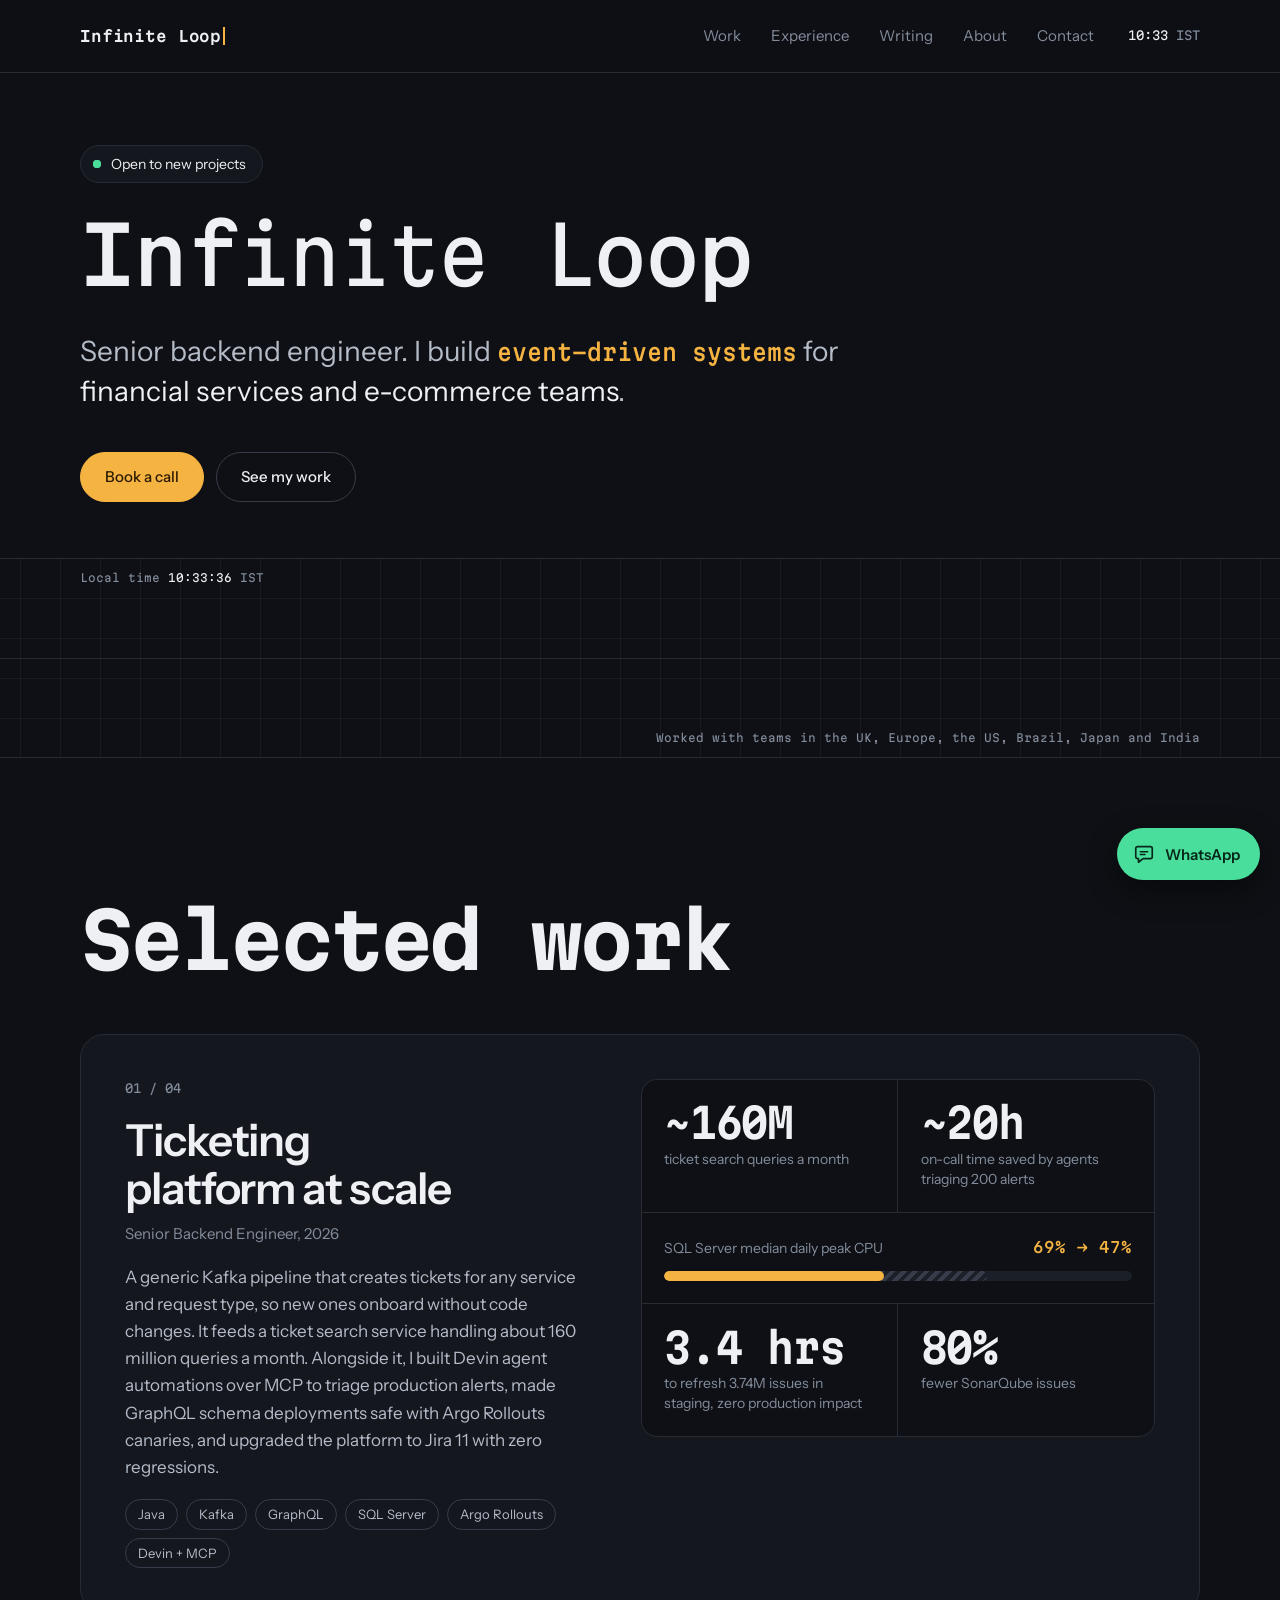
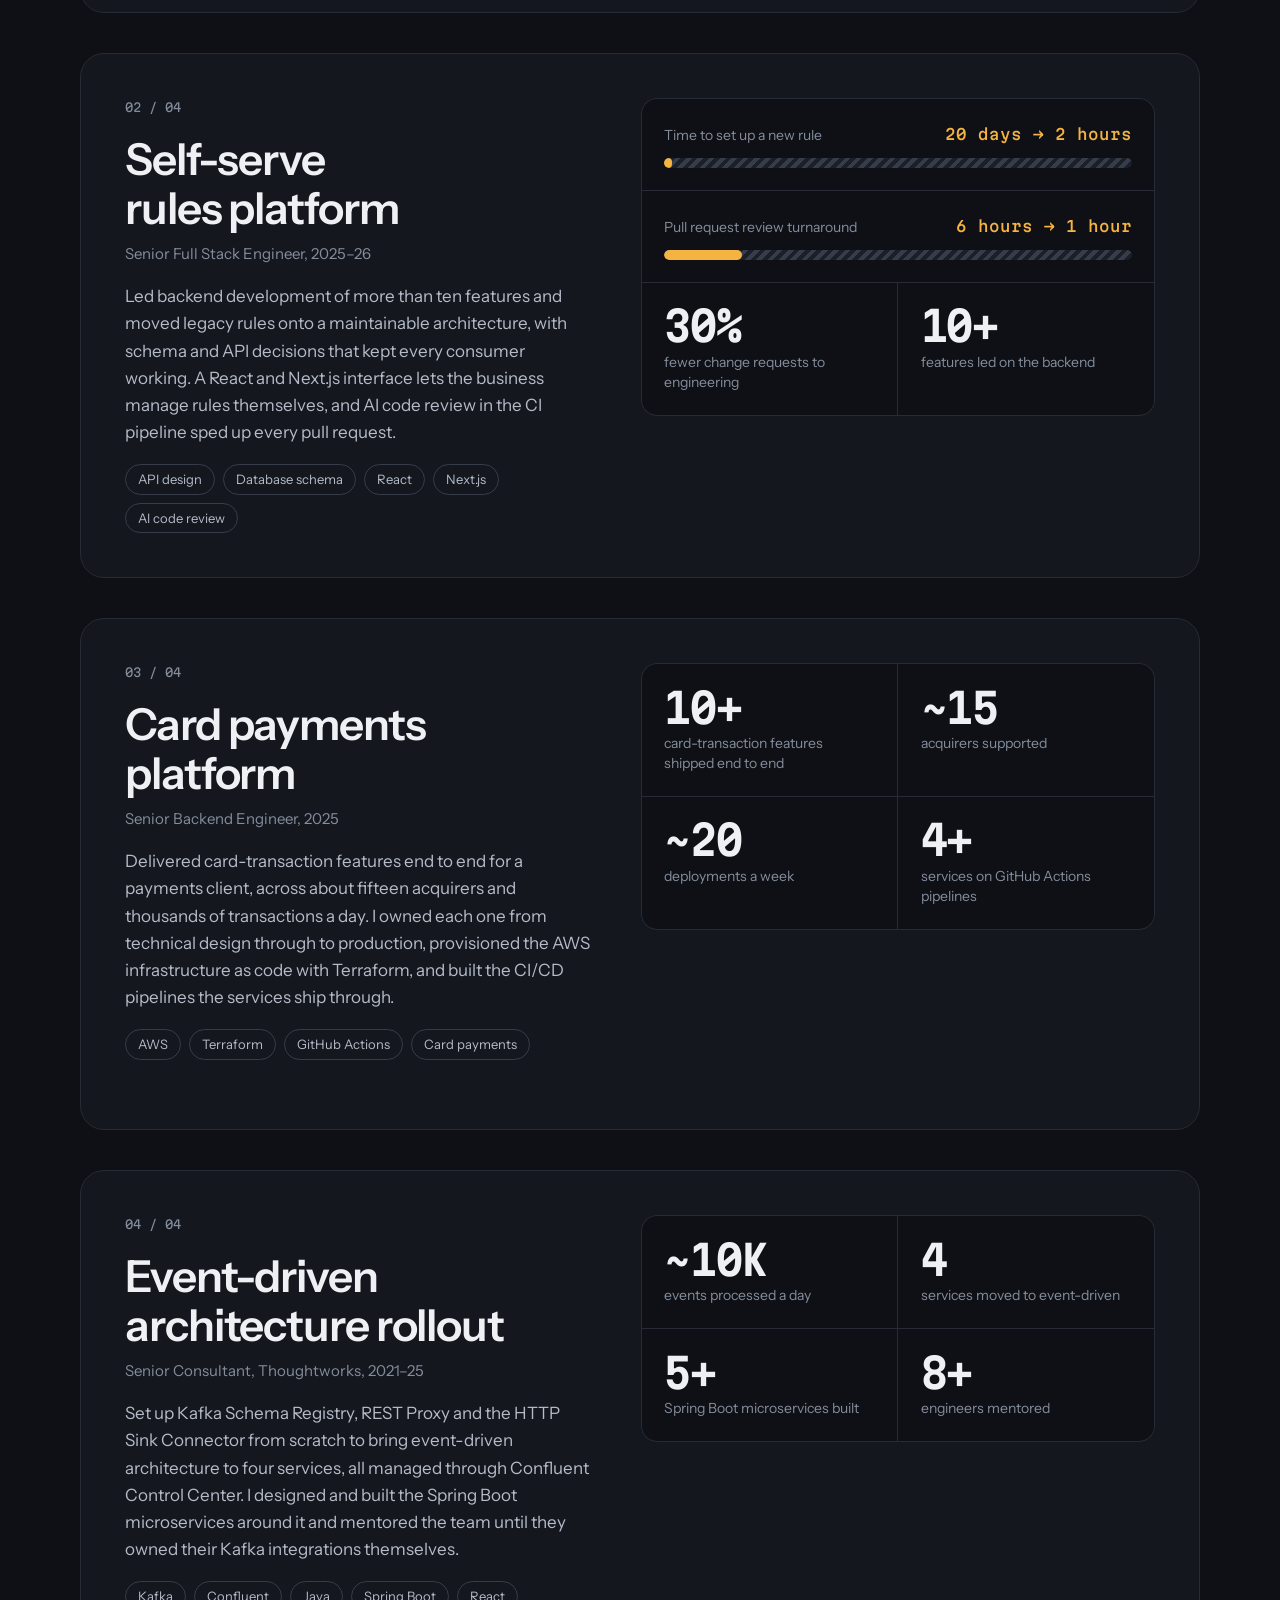
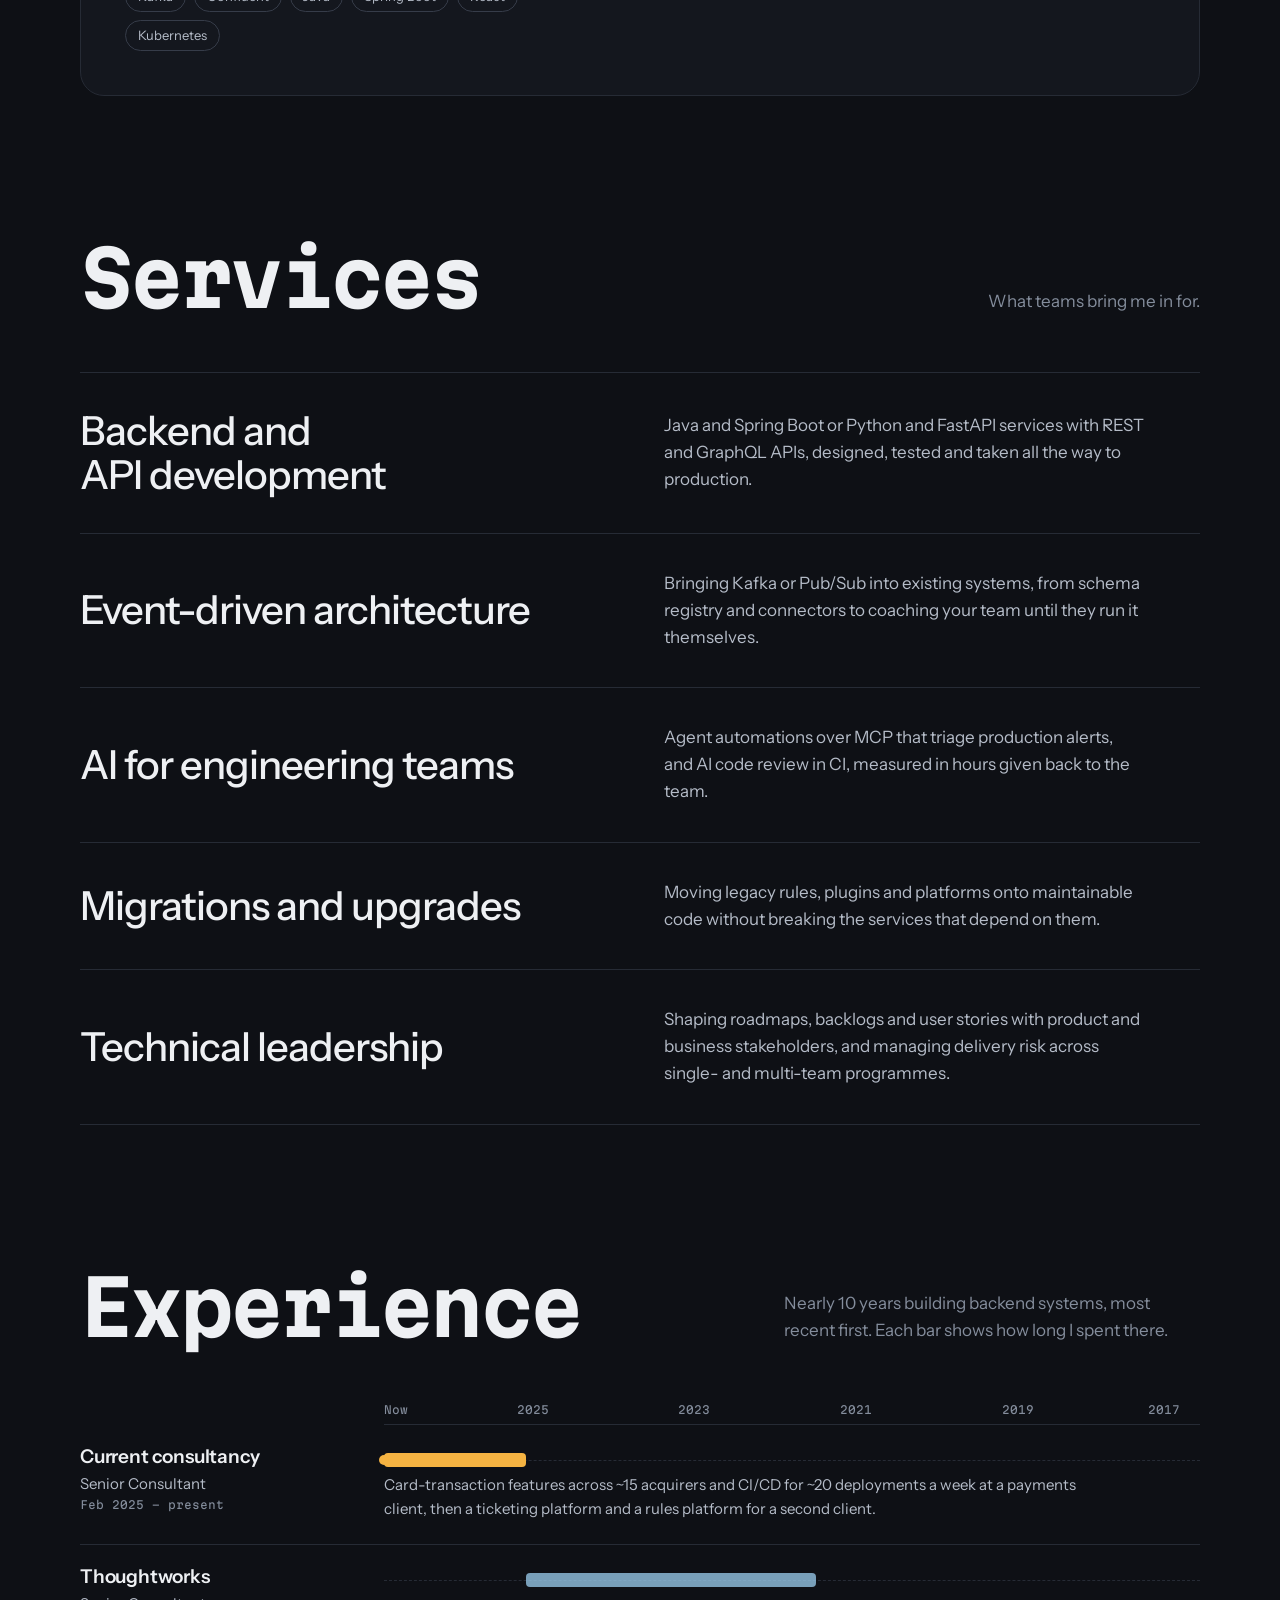
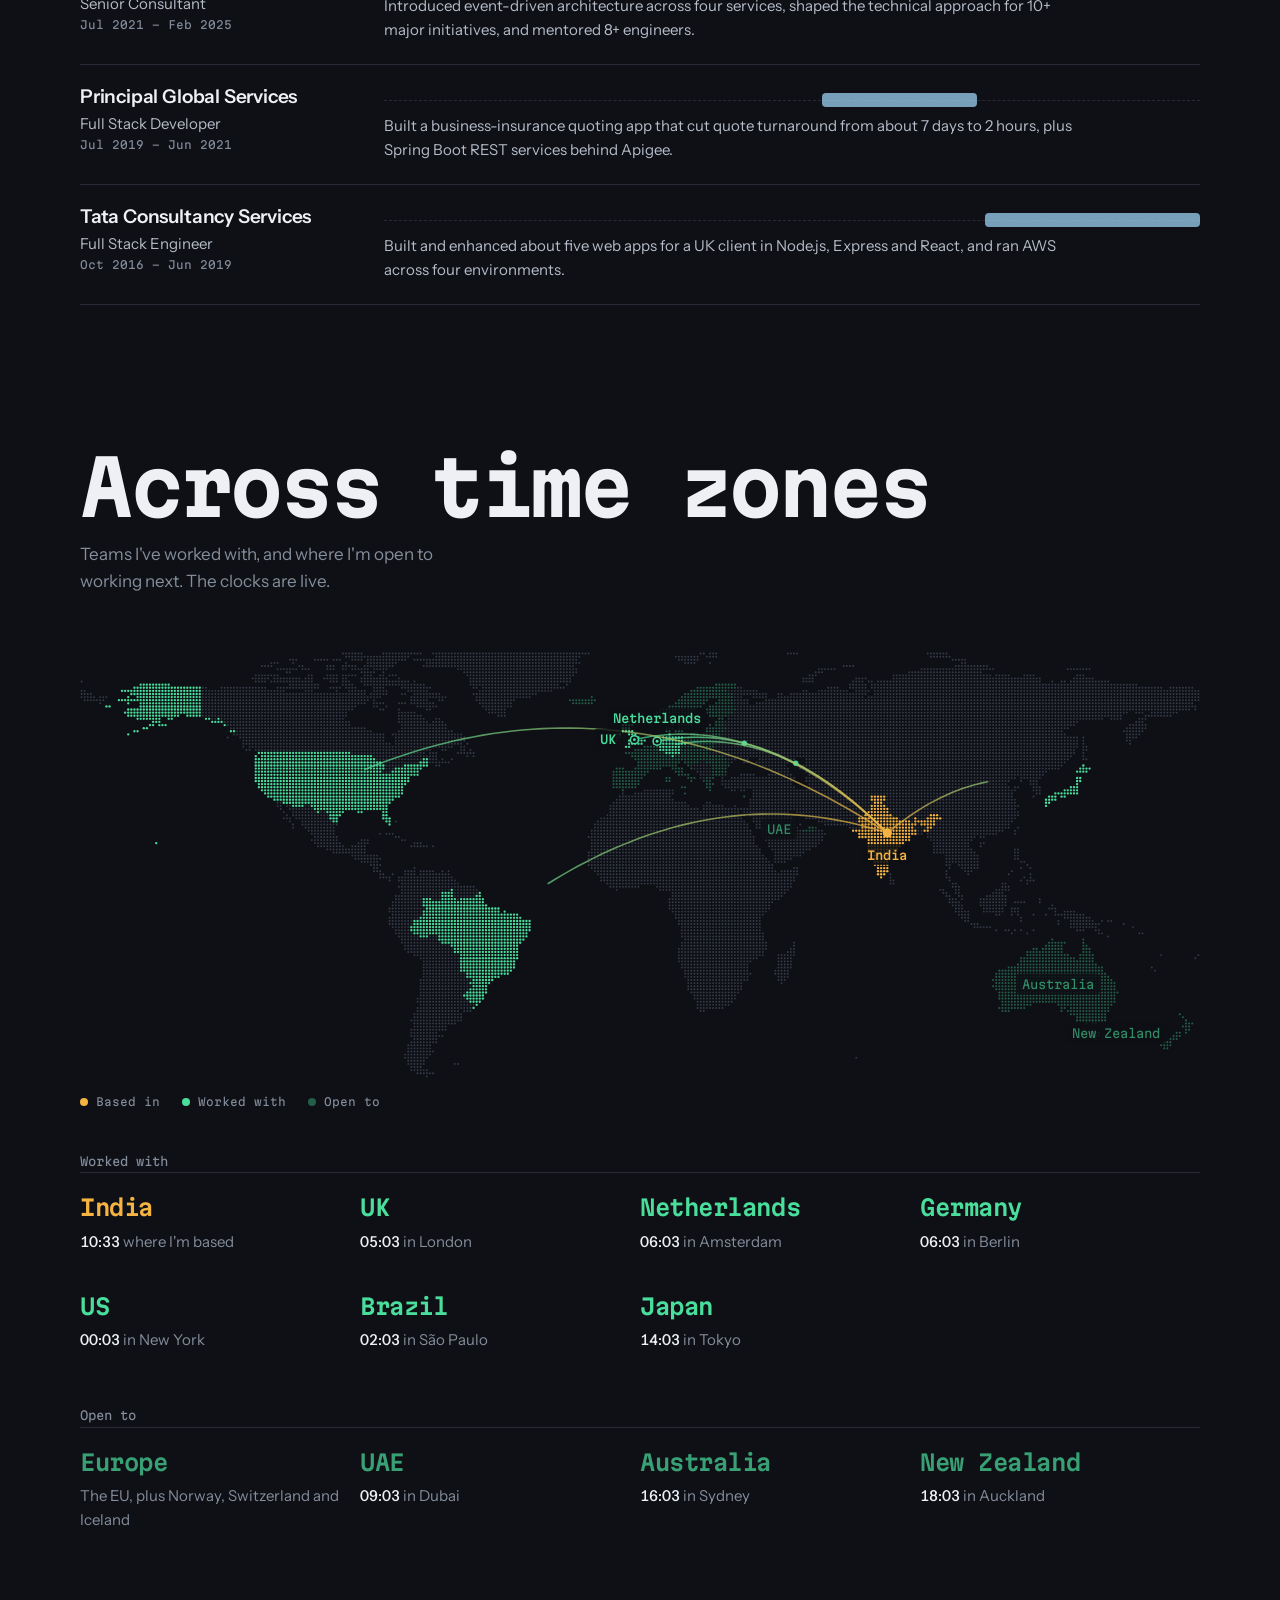
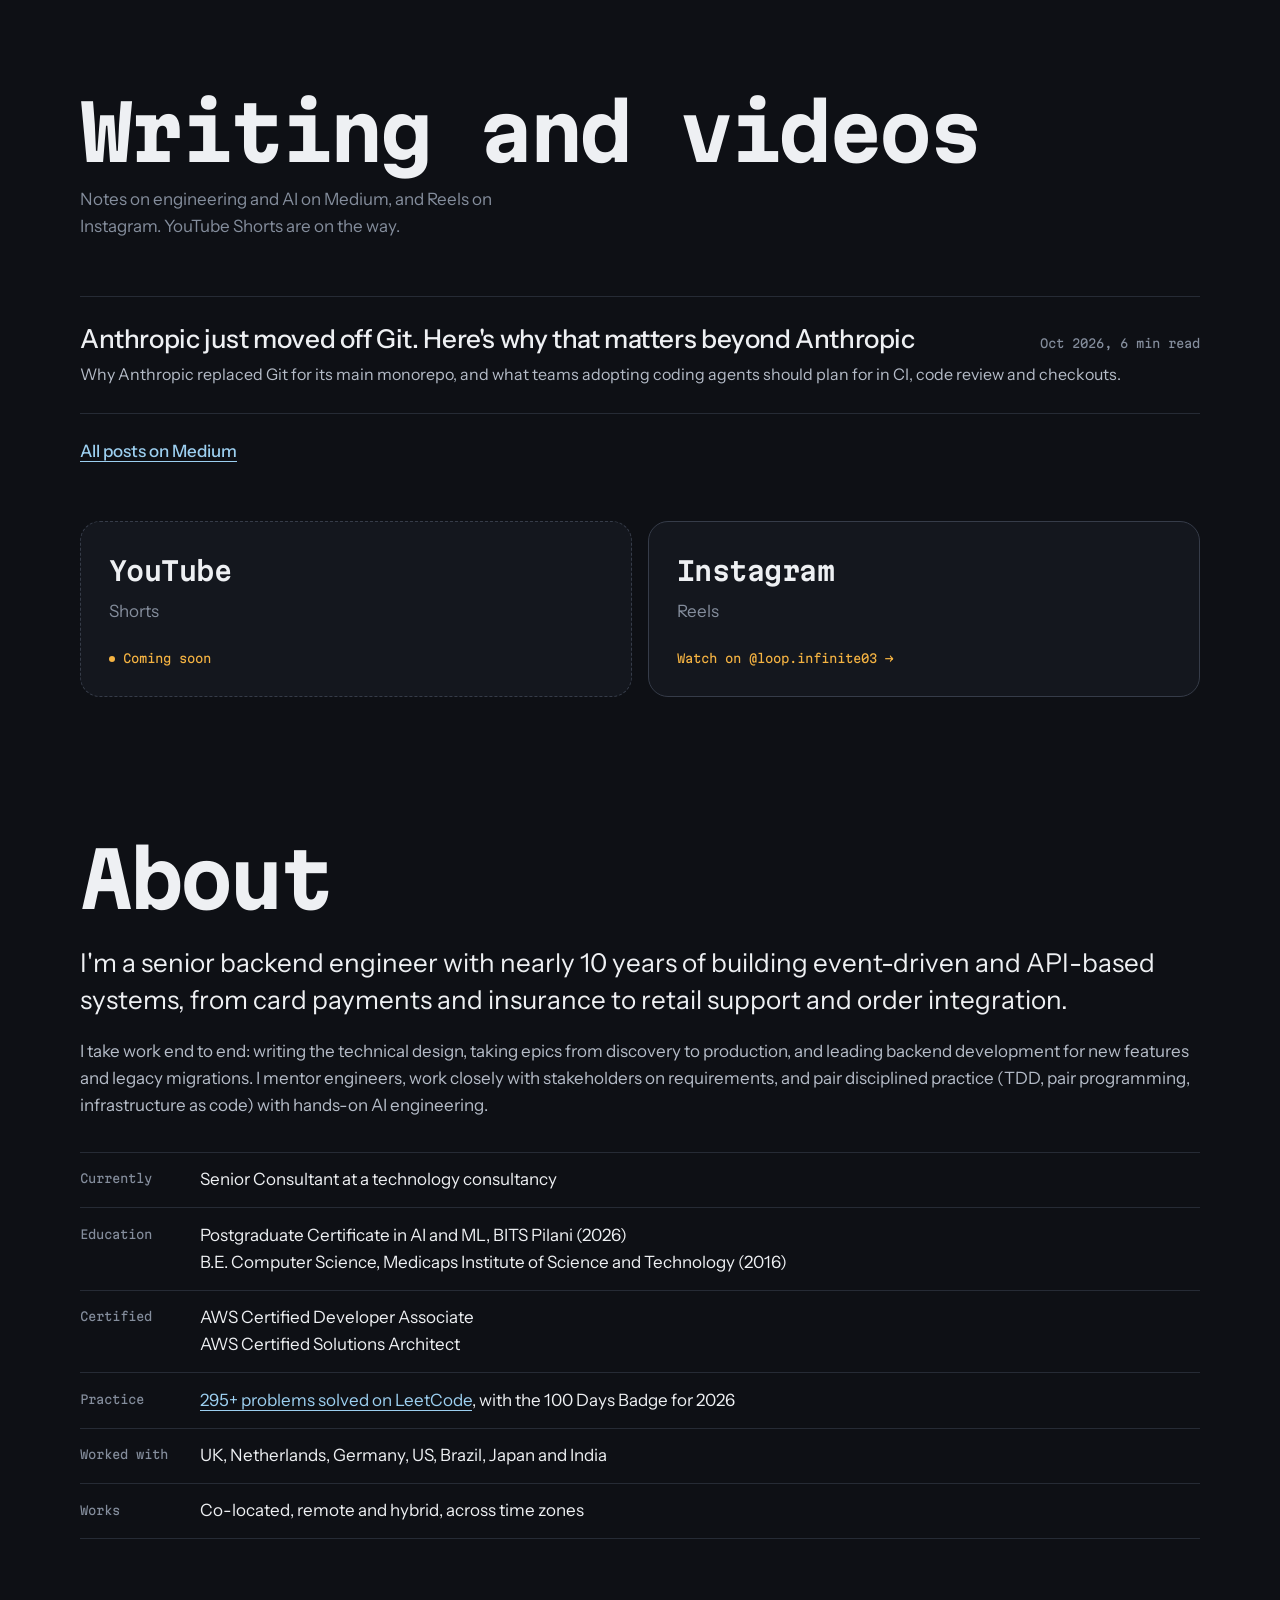
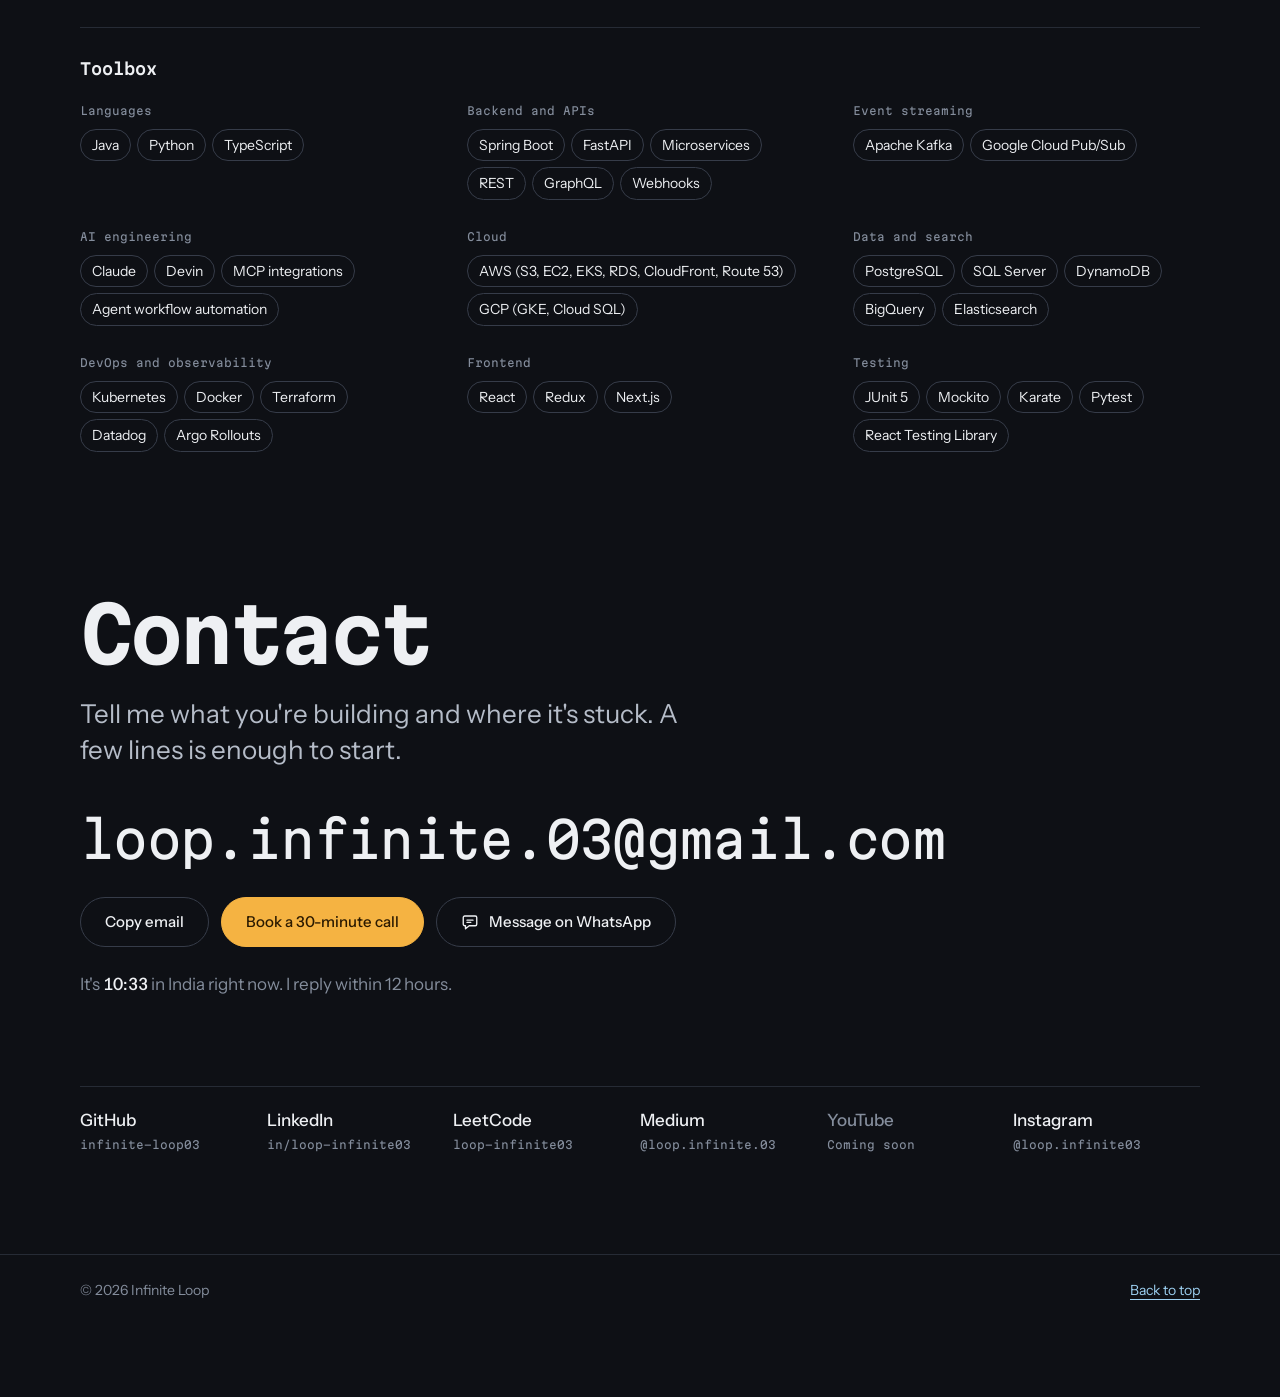
==== commit bd4207be: "Link the Instagram card to the Reels Co-Authored-By: Claude Opus 5.5 <noreply@anthropic.com>" ====
--- a/index.html
+++ b/index.html
@@ -423,7 +423,7 @@
       <div class="wrap">
         <div class="section-head">
           <h2 class="stretch" id="media-title">Writing and videos</h2>
-          <p class="section-note">Notes on engineering and AI on Medium. Videos are on the way.</p>
+          <p class="section-note">Notes on engineering and AI on Medium, and Reels on Instagram. YouTube Shorts are on the way.</p>
         </div>
 
         <!-- Medium posts, newest first. Copy an <li> to add one. -->
@@ -443,9 +443,9 @@
             <span class="soon-status"><span class="soon-dot" aria-hidden="true"></span>Coming soon</span>
           </li>
           <li class="soon-item soon-item--live">
-            <a class="soon-platform" href="https://www.instagram.com/loop.infinite03/" target="_blank" rel="noopener">Instagram</a>
-            <span class="soon-kind">Reels coming soon</span>
-            <span class="soon-status">Follow @loop.infinite03 <span aria-hidden="true">&rarr;</span></span>
+            <a class="soon-platform" href="https://www.instagram.com/loop.infinite03/reels/" target="_blank" rel="noopener">Instagram</a>
+            <span class="soon-kind">Reels</span>
+            <span class="soon-status">Watch on @loop.infinite03 <span aria-hidden="true">&rarr;</span></span>
           </li>
         </ul>
 
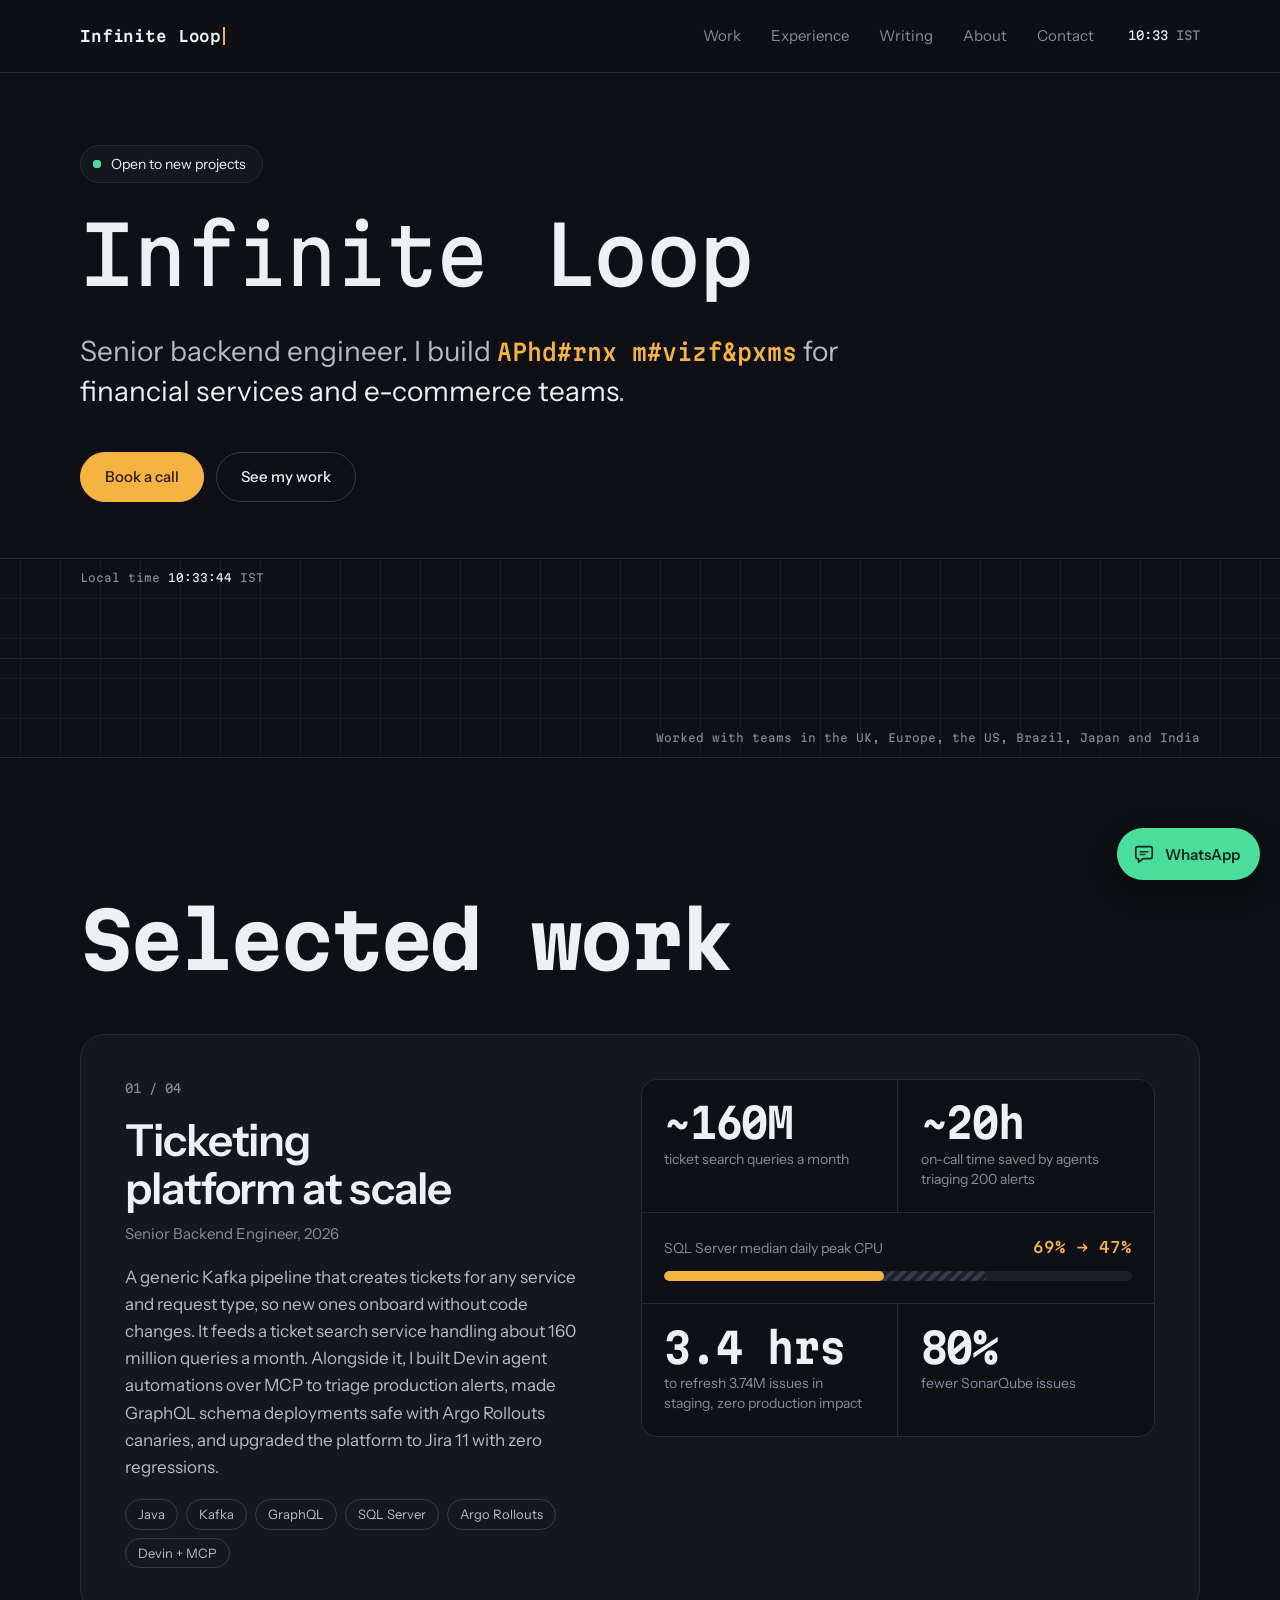
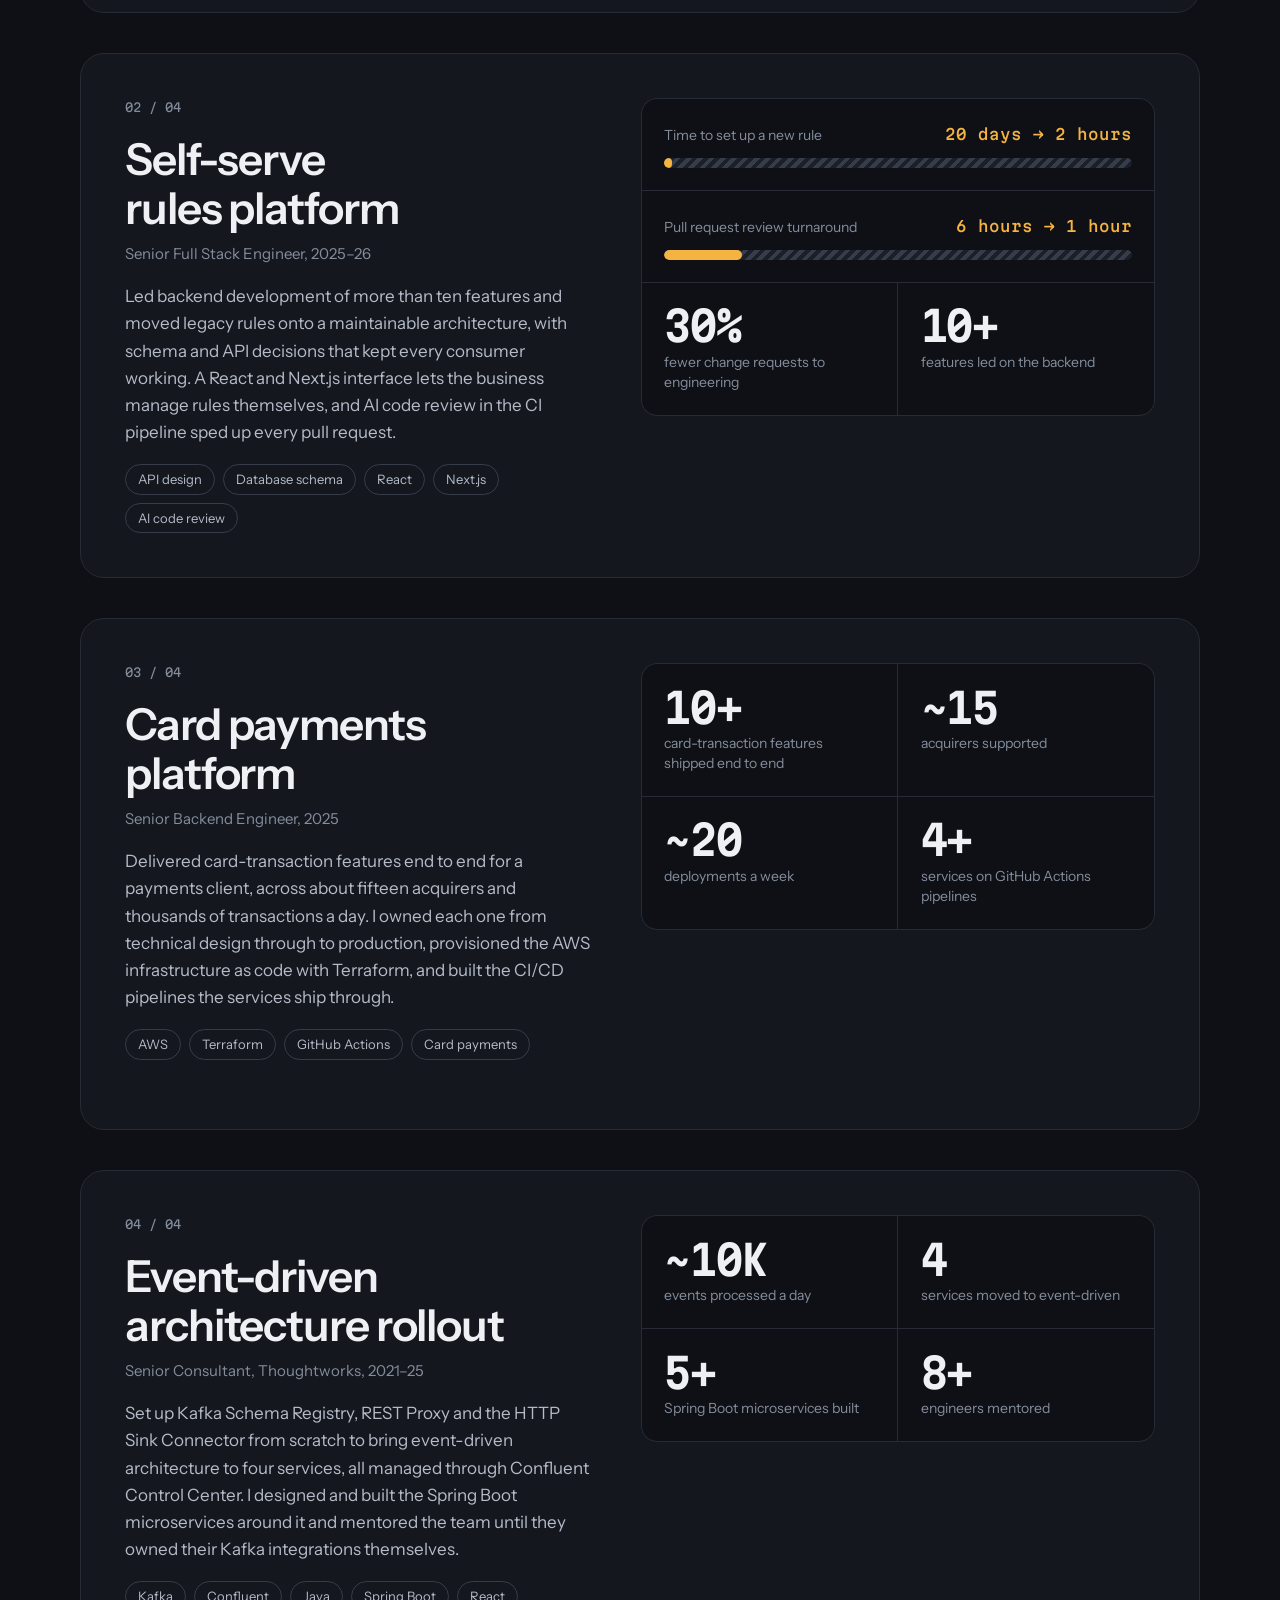
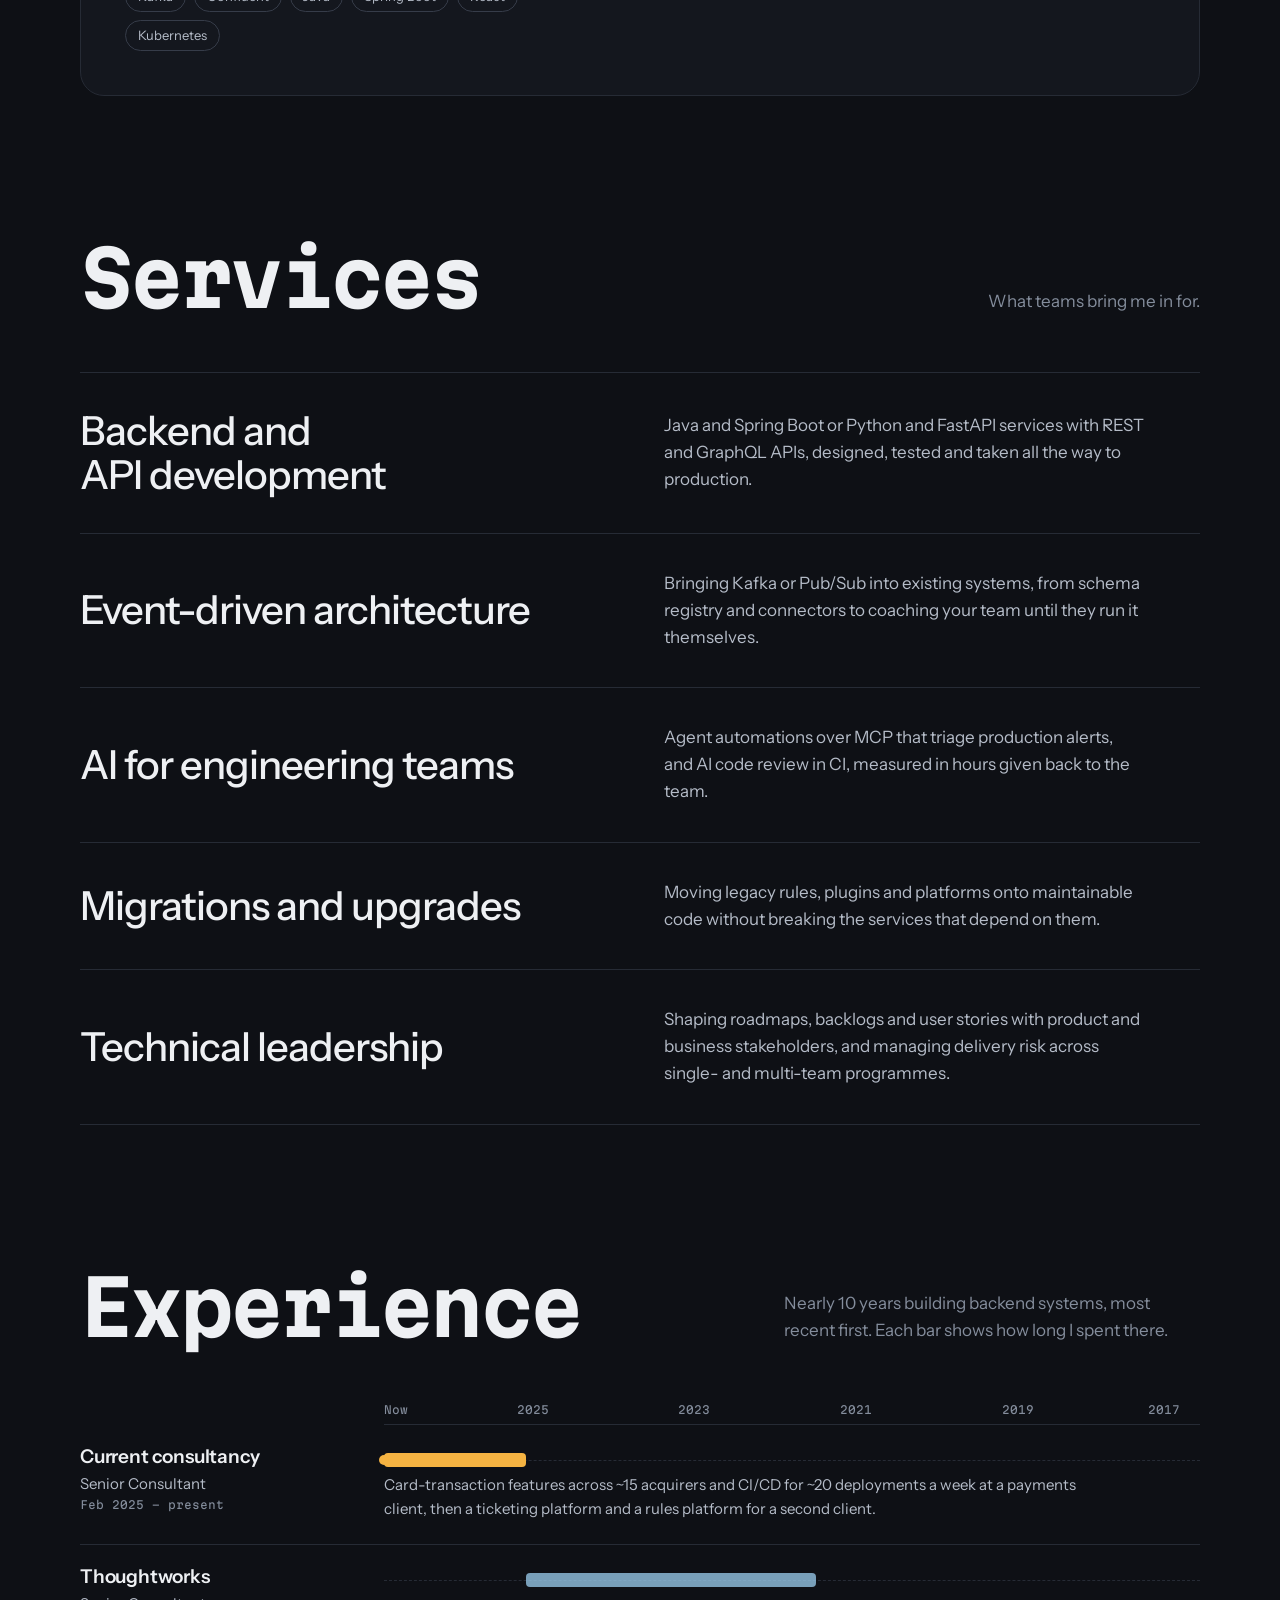
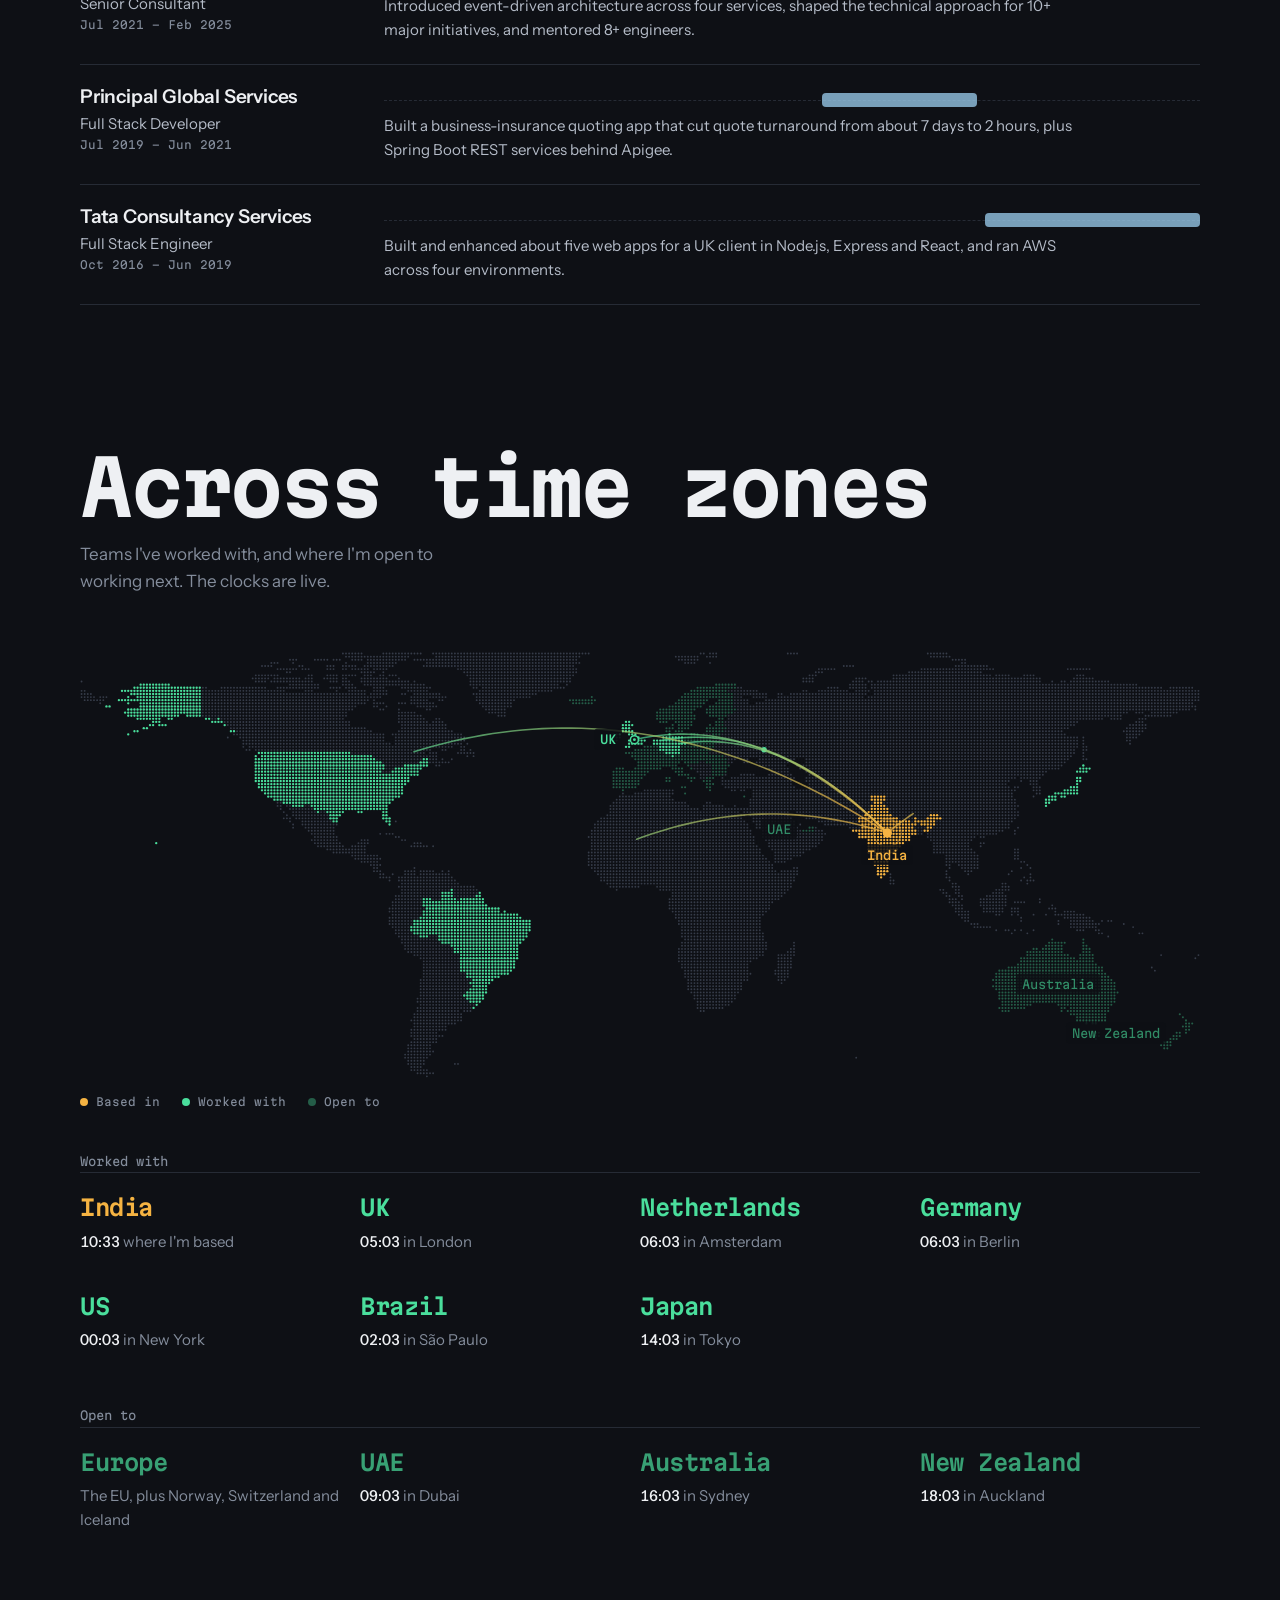
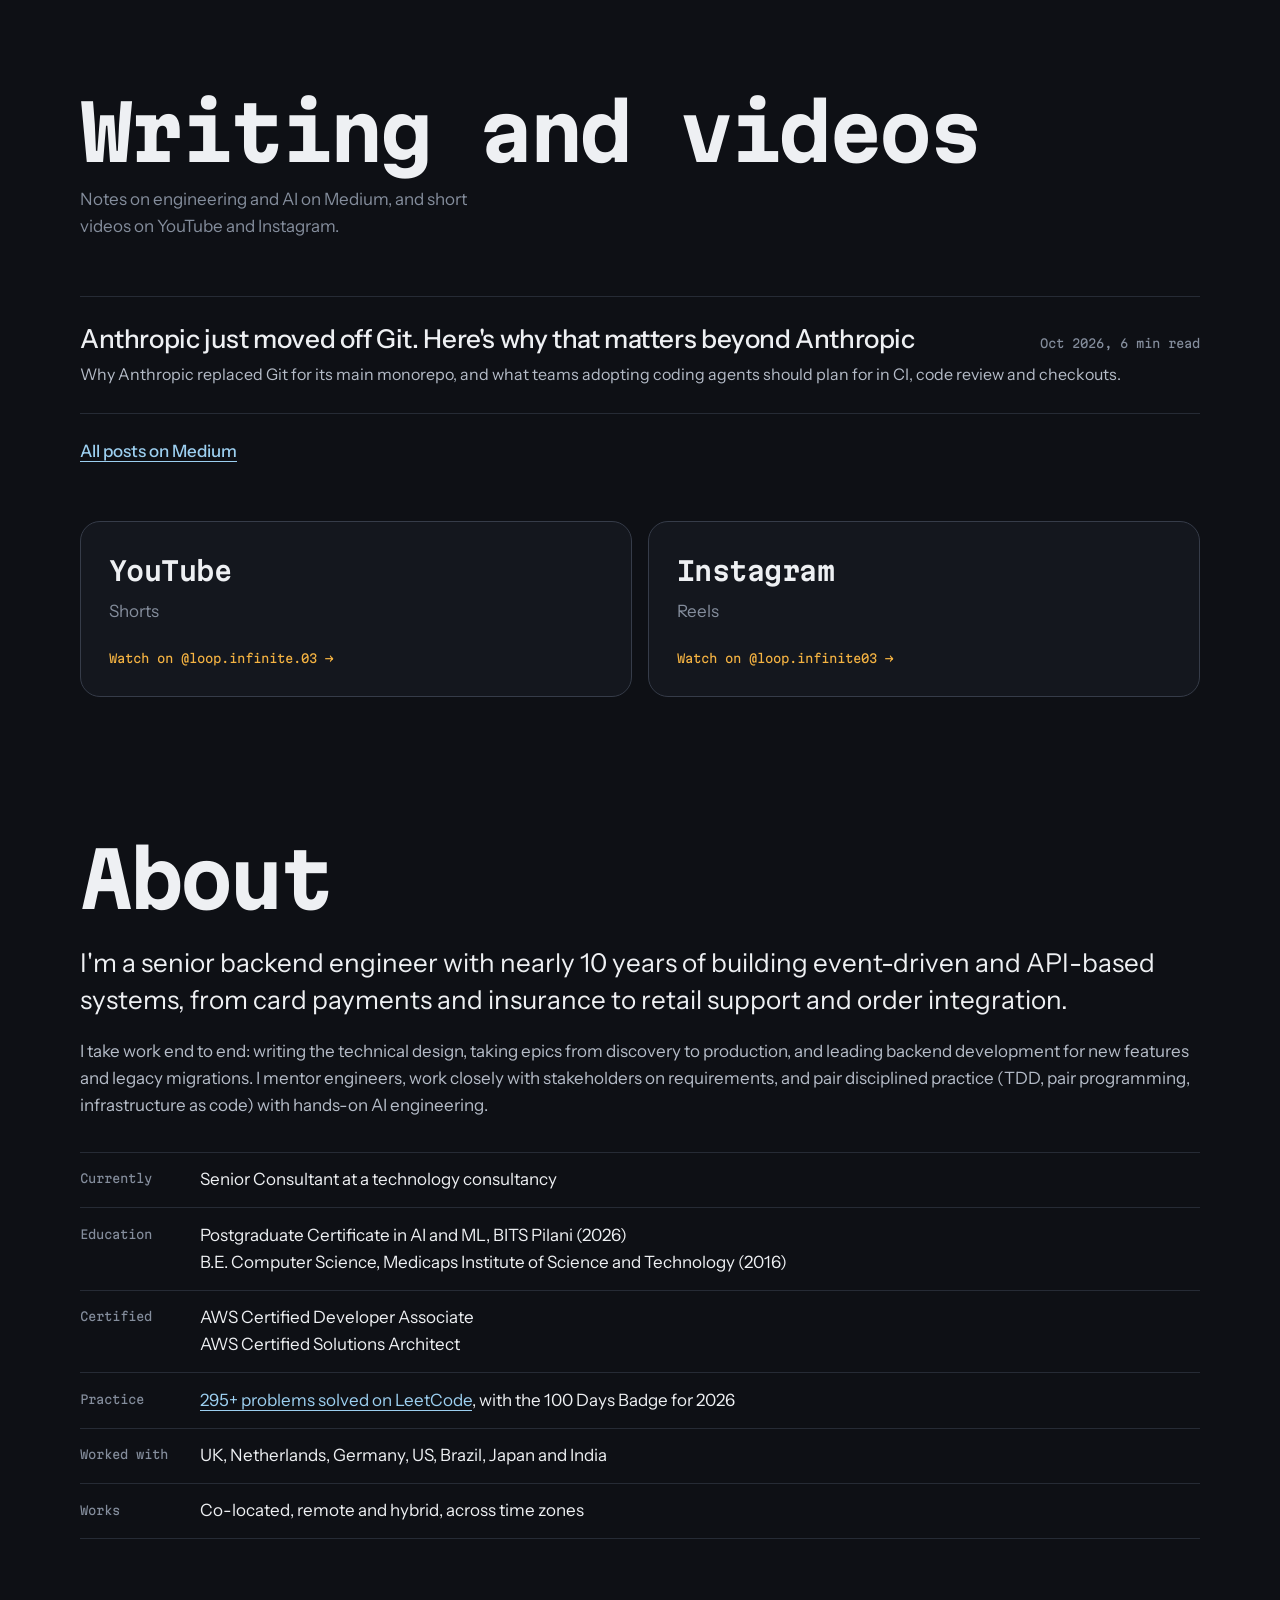
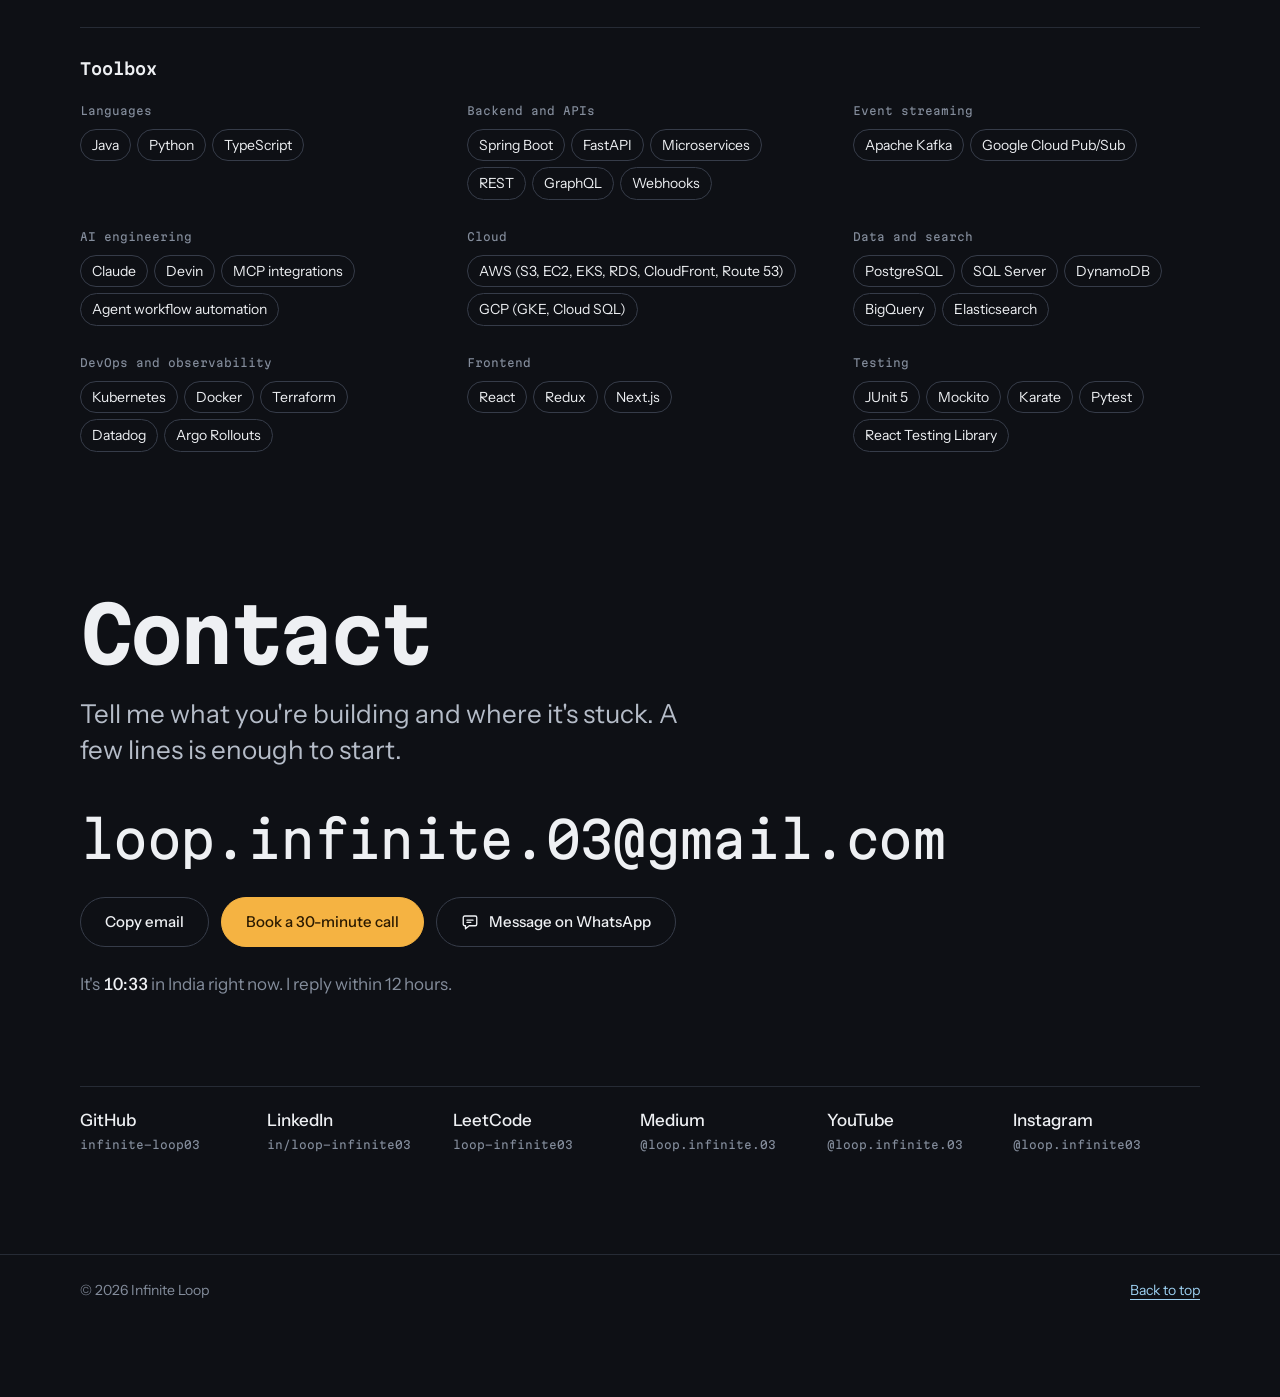
==== commit cb11b981: "Add YouTube channel links Co-Authored-By: Claude Opus 5.5 <noreply@anthropic.com>" ====
--- a/index.html
+++ b/index.html
@@ -423,7 +423,7 @@
       <div class="wrap">
         <div class="section-head">
           <h2 class="stretch" id="media-title">Writing and videos</h2>
-          <p class="section-note">Notes on engineering and AI on Medium, and Reels on Instagram. YouTube Shorts are on the way.</p>
+          <p class="section-note">Notes on engineering and AI on Medium, and short videos on YouTube and Instagram.</p>
         </div>
 
         <!-- Medium posts, newest first. Copy an <li> to add one. -->
@@ -437,10 +437,10 @@
         <a class="more" href="https://medium.com/@loop.infinite.03" target="_blank" rel="noopener">All posts on Medium</a>
 
         <ul class="soon soon--videos">
-          <li class="soon-item">
-            <span class="soon-platform">YouTube</span>
+          <li class="soon-item soon-item--live">
+            <a class="soon-platform" href="https://www.youtube.com/@loop.infinite.03" target="_blank" rel="noopener">YouTube</a>
             <span class="soon-kind">Shorts</span>
-            <span class="soon-status"><span class="soon-dot" aria-hidden="true"></span>Coming soon</span>
+            <span class="soon-status">Watch on @loop.infinite.03 <span aria-hidden="true">&rarr;</span></span>
           </li>
           <li class="soon-item soon-item--live">
             <a class="soon-platform" href="https://www.instagram.com/loop.infinite03/reels/" target="_blank" rel="noopener">Instagram</a>
@@ -492,8 +492,7 @@
             <a class="reel" href="#"><span class="reel-thumb placeholder"><span class="play"><svg viewBox="0 0 24 24" aria-hidden="true"><path d="M8 5.5v13l10.5-6.5z" fill="currentColor"/></svg></span></span><span class="reel-title">[Short title]</span><span class="reel-meta">[x] views</span></a>
             <a class="reel" href="#"><span class="reel-thumb placeholder"><span class="play"><svg viewBox="0 0 24 24" aria-hidden="true"><path d="M8 5.5v13l10.5-6.5z" fill="currentColor"/></svg></span></span><span class="reel-title">[Short title]</span><span class="reel-meta">[x] views</span></a>
           </div>
-          <!-- REPLACE: your YouTube channel URL -->
-          <a class="more" href="#">Channel on YouTube</a>
+          <a class="more" href="https://www.youtube.com/@loop.infinite.03" target="_blank" rel="noopener">Channel on YouTube</a>
         </div>
 
         <div class="panel" id="panel-reels" role="tabpanel" aria-labelledby="tab-reels">
@@ -569,13 +568,13 @@
         </div>
         <p class="contact-time">It's <strong data-clock>--:--</strong> in India right now. I reply within 12 hours.</p>
 
-        <!-- Profile links. YouTube becomes a link once it goes live. -->
+        <!-- Profile links. -->
         <ul class="socials" aria-label="Elsewhere">
           <li><a href="https://github.com/infinite-loop03" target="_blank" rel="noopener">GitHub<span>infinite-loop03</span></a></li>
           <li><a href="https://www.linkedin.com/in/loop-infinite03/" target="_blank" rel="noopener">LinkedIn<span>in/loop-infinite03</span></a></li>
           <li><a href="https://leetcode.com/u/loop-infinite03/" target="_blank" rel="noopener">LeetCode<span>loop-infinite03</span></a></li>
           <li><a href="https://medium.com/@loop.infinite.03" target="_blank" rel="noopener">Medium<span>@loop.infinite.03</span></a></li>
-          <li><span class="social-soon">YouTube<span>Coming soon</span></span></li>
+          <li><a href="https://www.youtube.com/@loop.infinite.03" target="_blank" rel="noopener">YouTube<span>@loop.infinite.03</span></a></li>
           <li><a href="https://www.instagram.com/loop.infinite03/" target="_blank" rel="noopener">Instagram<span>@loop.infinite03</span></a></li>
         </ul>
       </div>
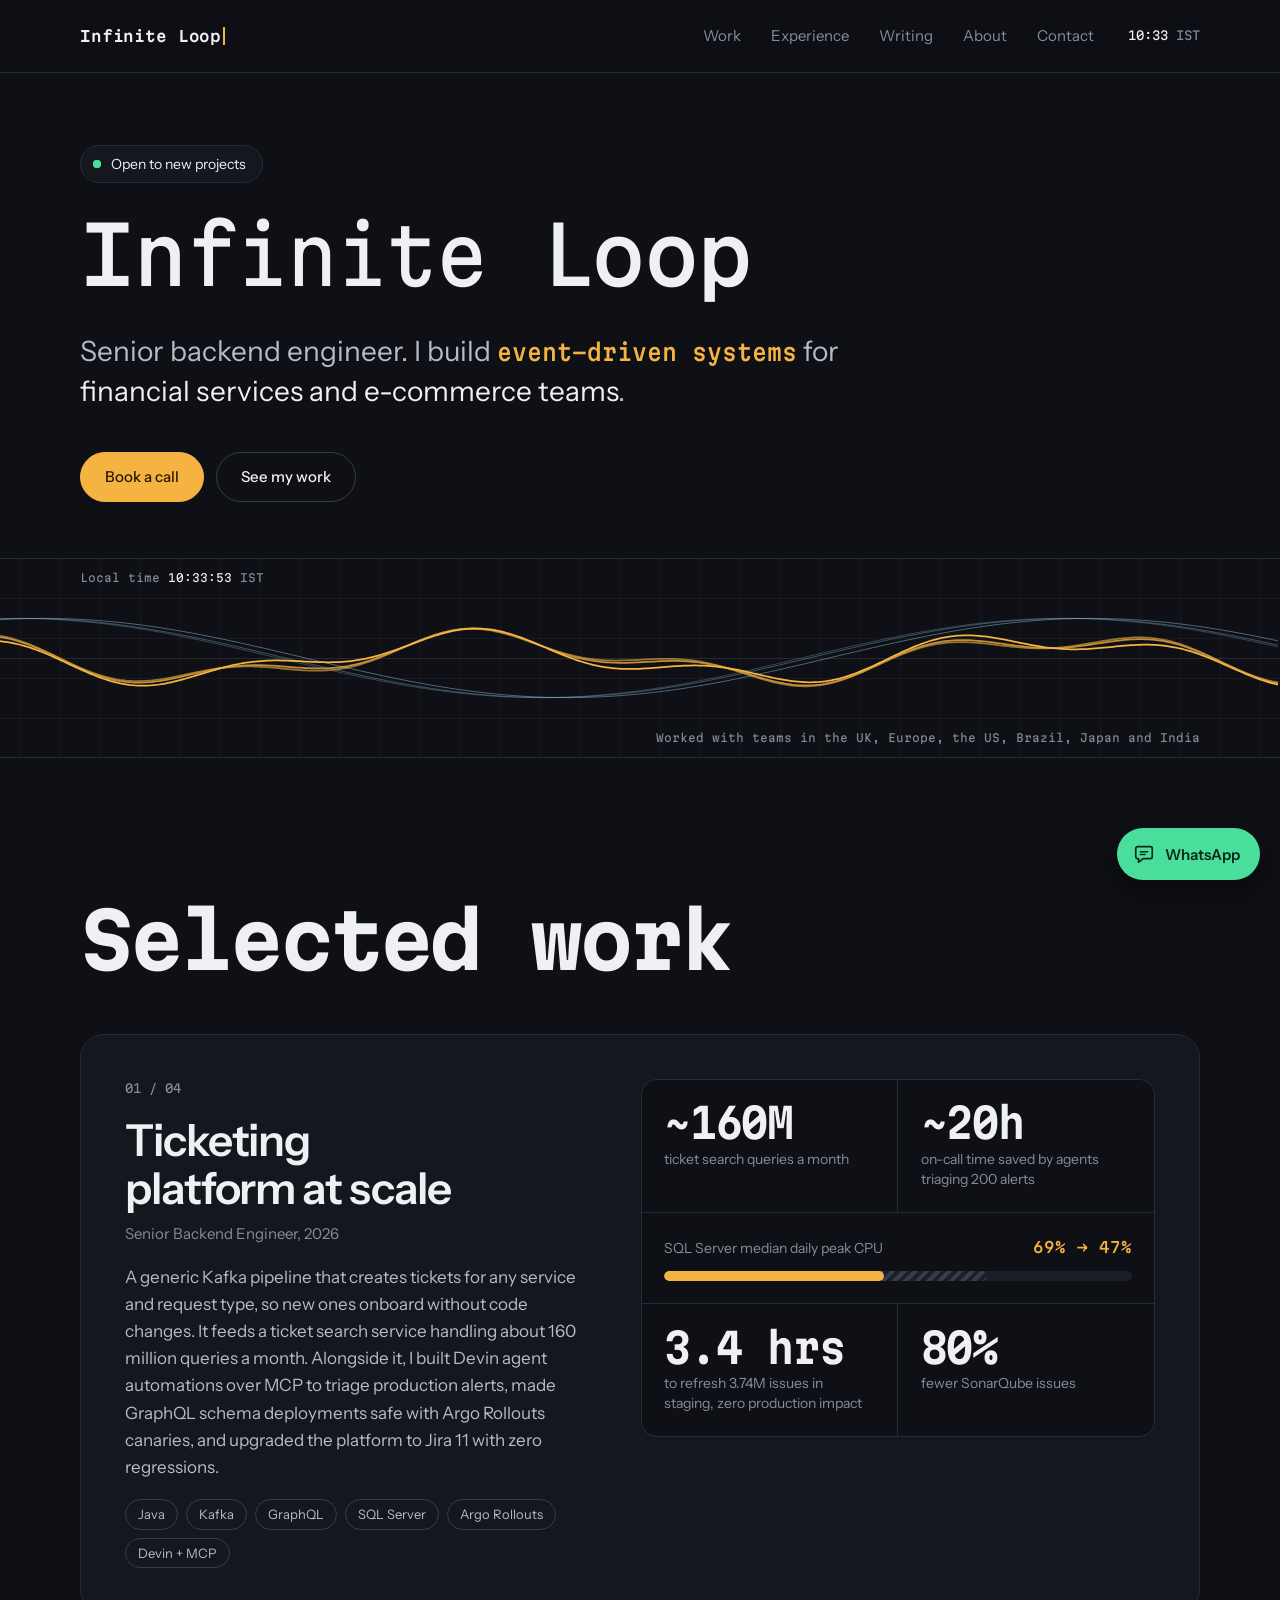
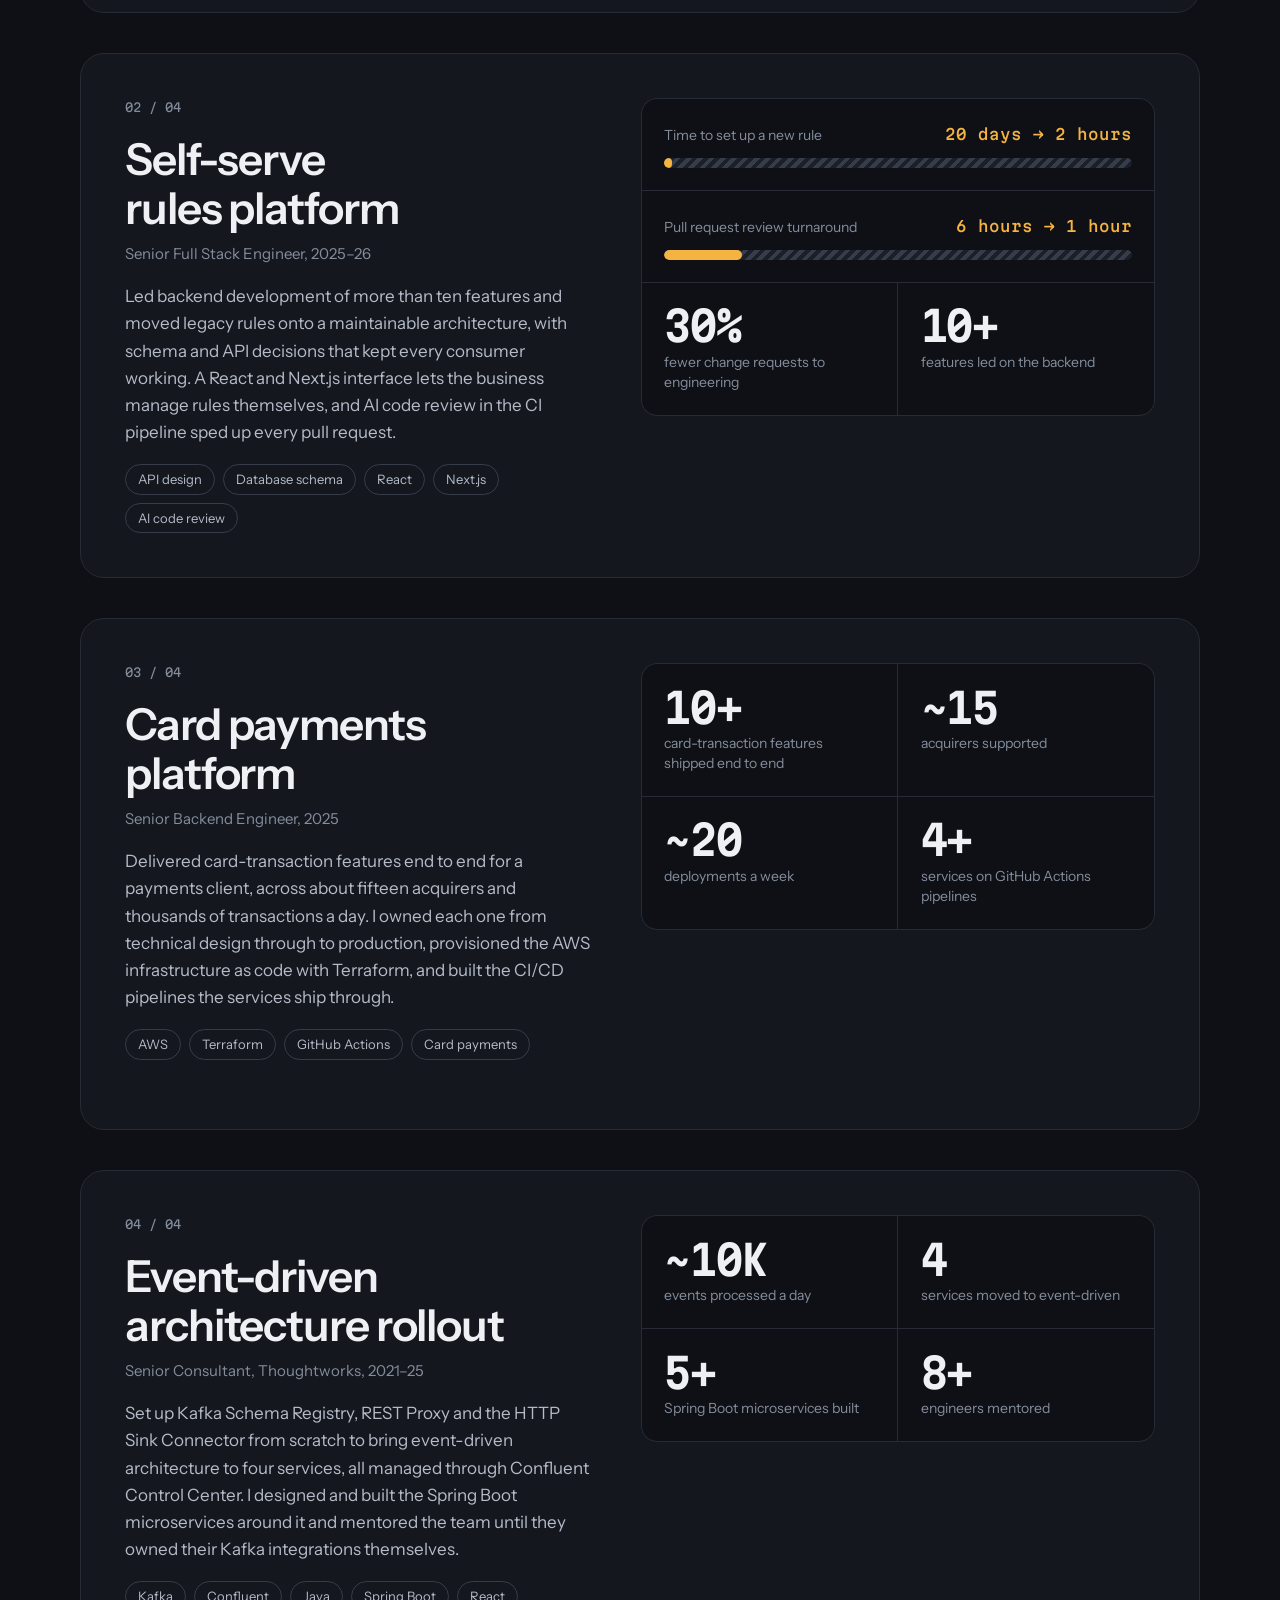
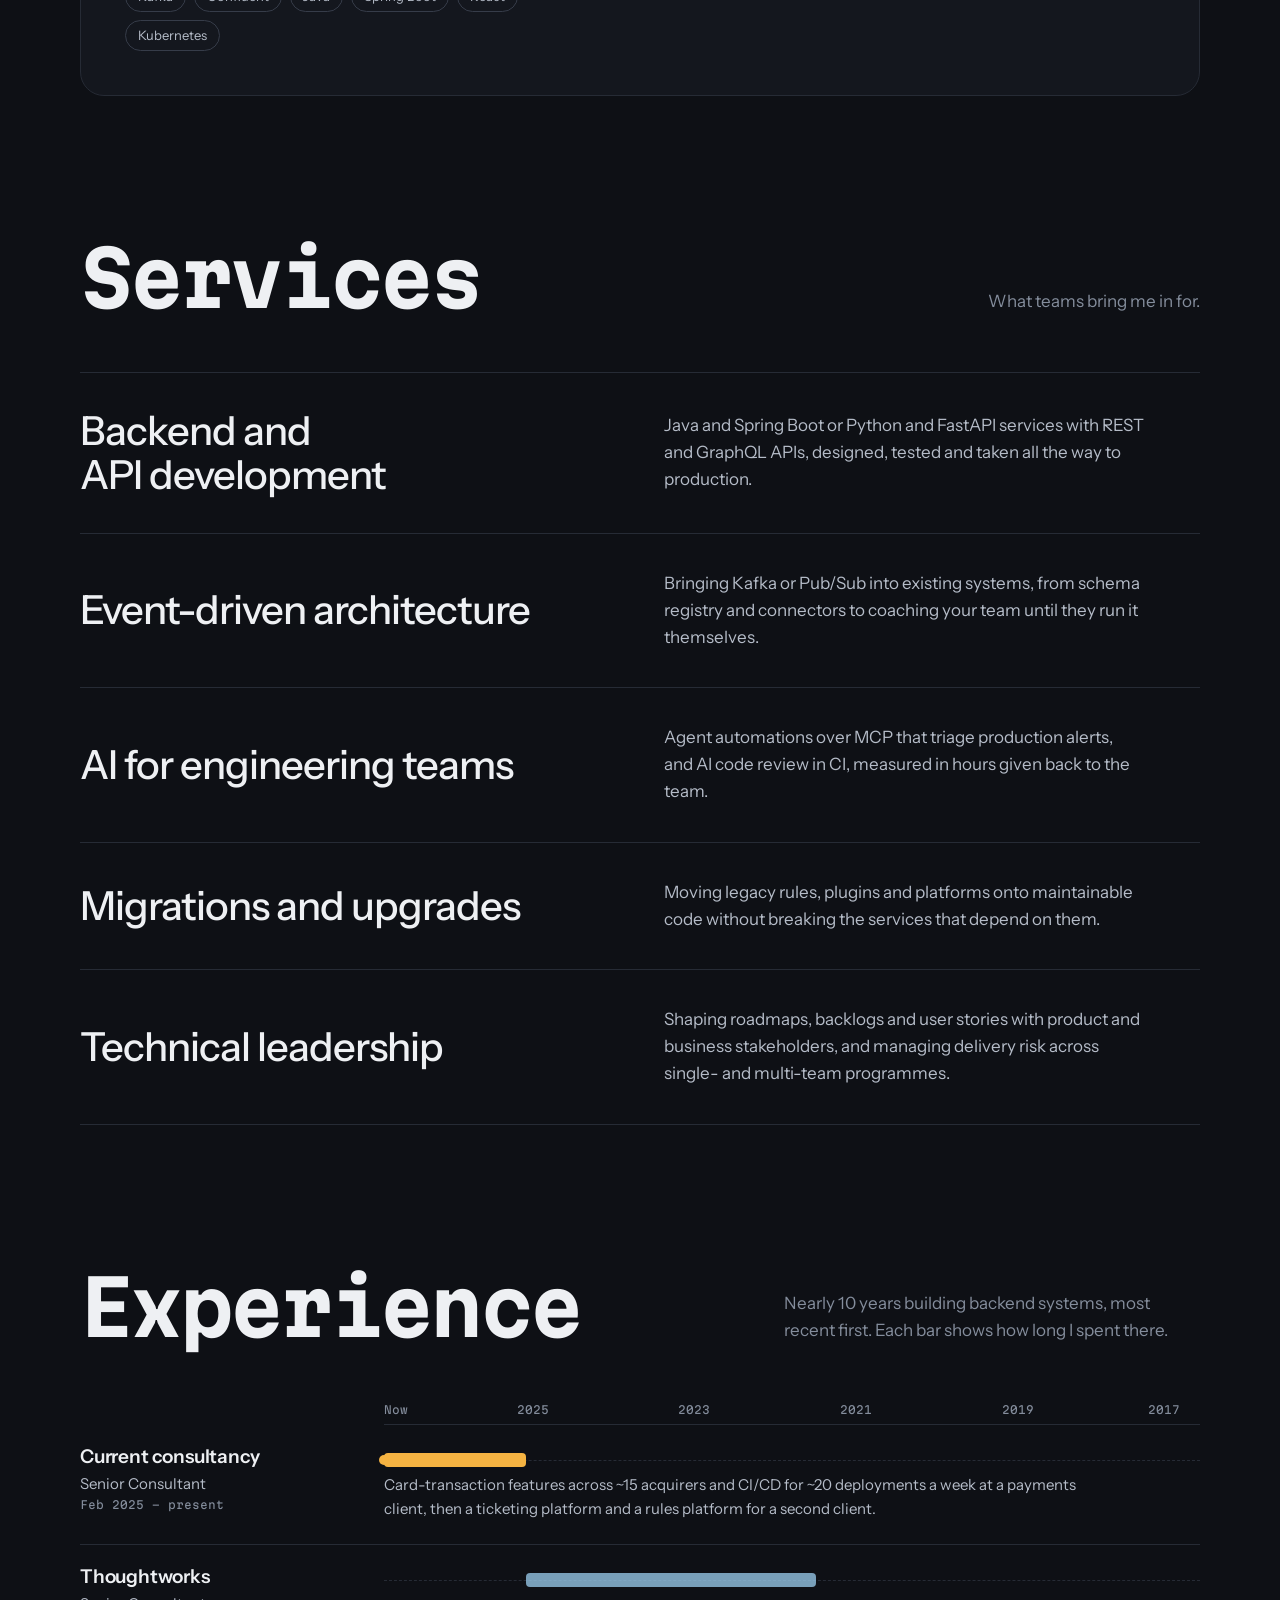
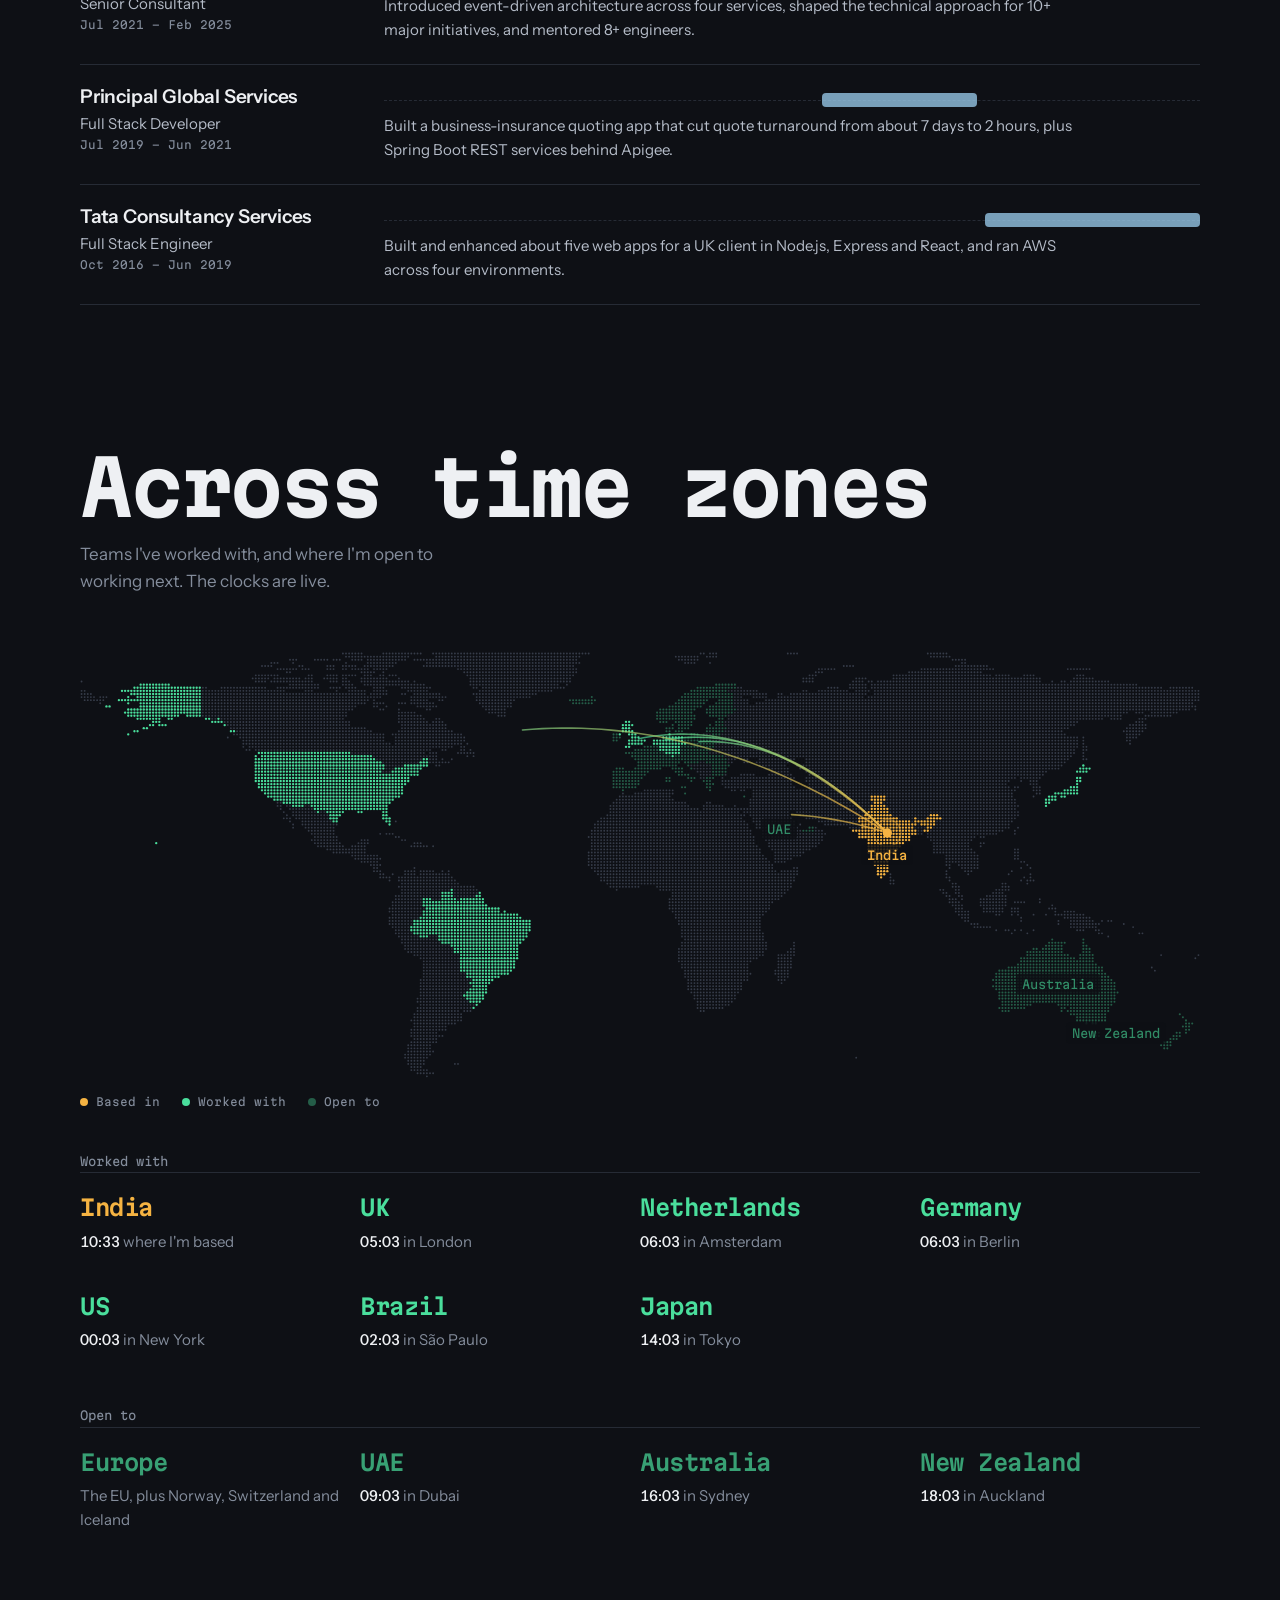
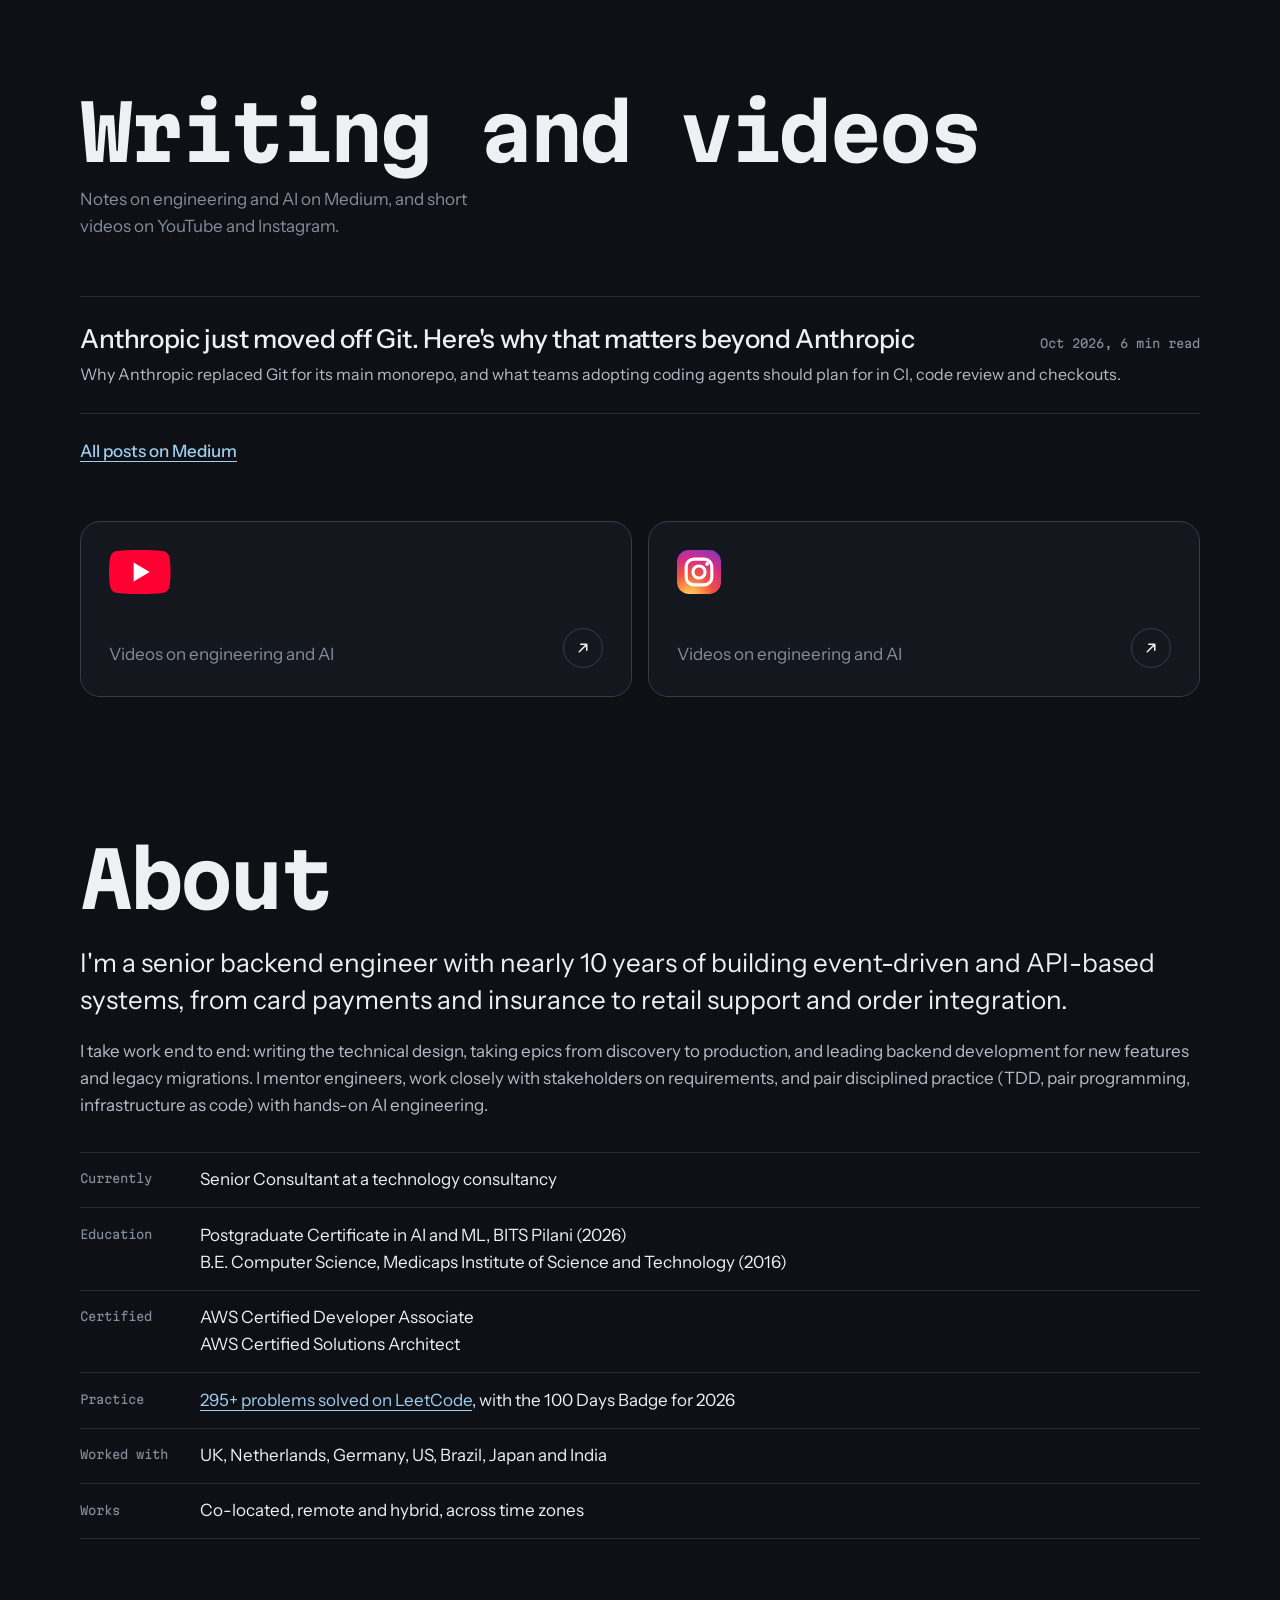
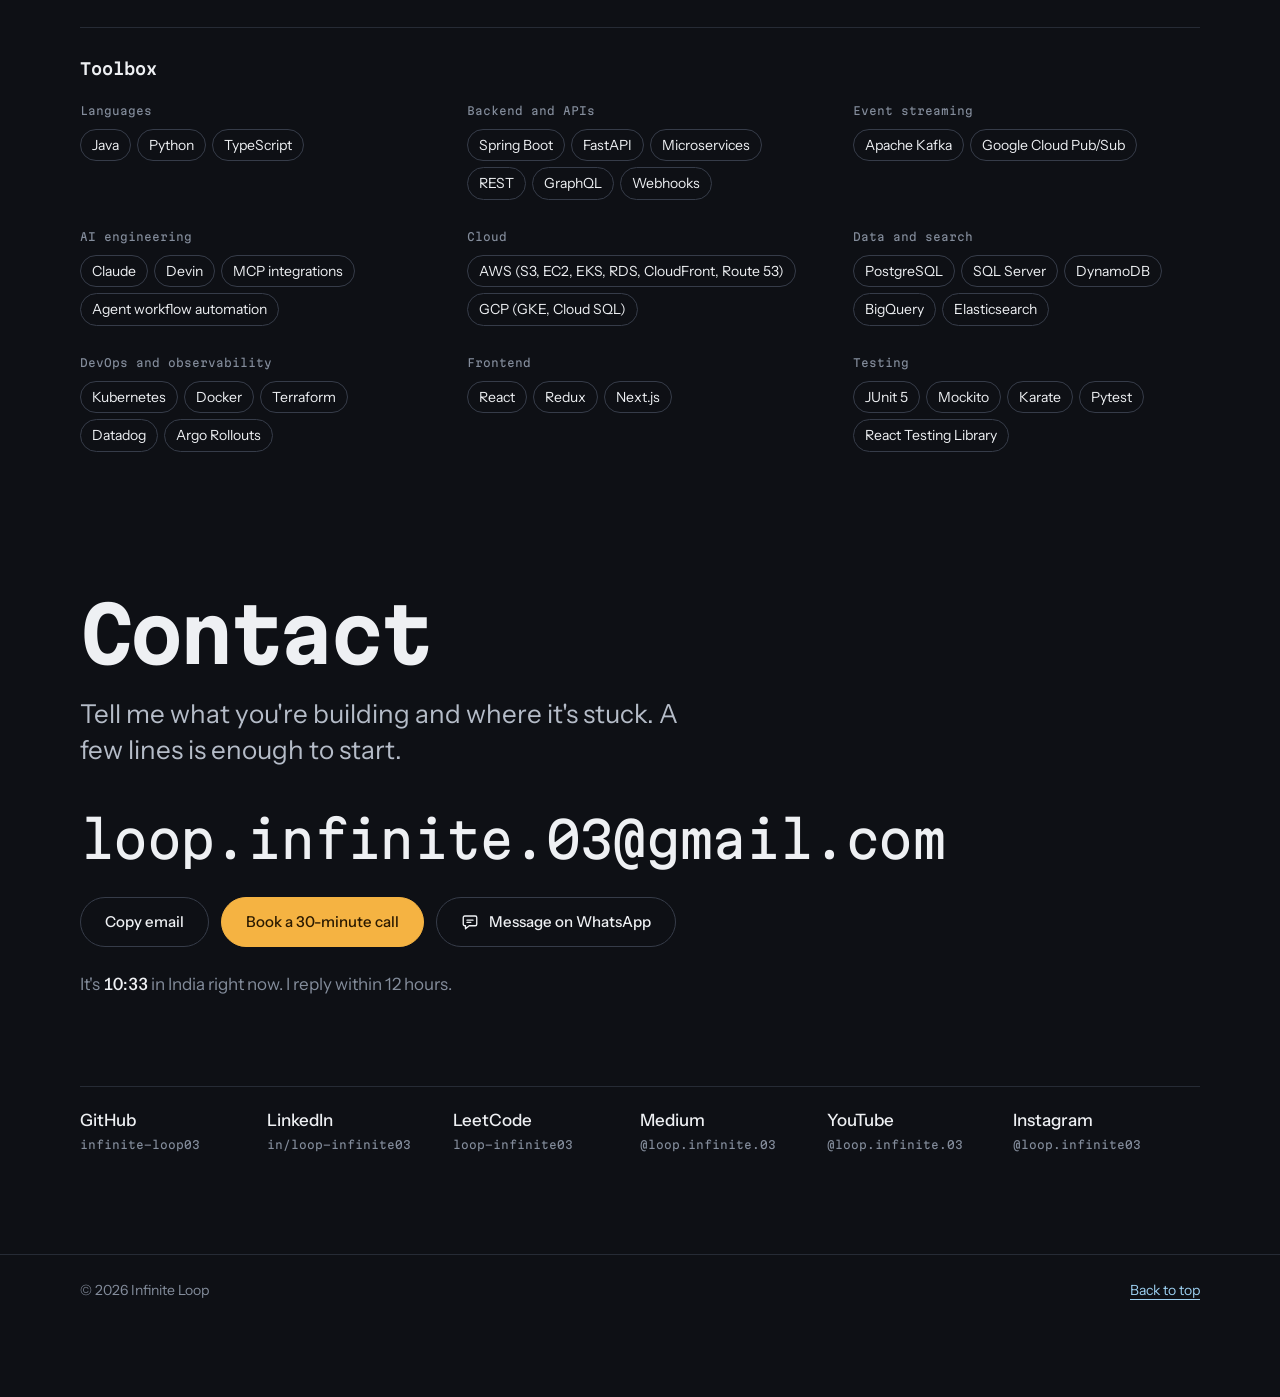
==== commit 4e30181f: "Make video channel cards logo-led and interactive Co-Authored-By: Claude Opus 5.5 <noreply@anthropic" ====
--- a/index.html
+++ b/index.html
@@ -436,16 +436,21 @@
         </ol>
         <a class="more" href="https://medium.com/@loop.infinite.03" target="_blank" rel="noopener">All posts on Medium</a>
 
+        <!-- Video channels. Each card is one link; the logo stands in for the platform name. -->
         <ul class="soon soon--videos">
-          <li class="soon-item soon-item--live">
-            <a class="soon-platform" href="https://www.youtube.com/@loop.infinite.03" target="_blank" rel="noopener">YouTube</a>
-            <span class="soon-kind">Shorts</span>
-            <span class="soon-status">Watch on @loop.infinite.03 <span aria-hidden="true">&rarr;</span></span>
-          </li>
-          <li class="soon-item soon-item--live">
-            <a class="soon-platform" href="https://www.instagram.com/loop.infinite03/reels/" target="_blank" rel="noopener">Instagram</a>
-            <span class="soon-kind">Reels</span>
-            <span class="soon-status">Watch on @loop.infinite03 <span aria-hidden="true">&rarr;</span></span>
+          <li class="channel tilt" style="--brand: 255, 51, 51">
+            <a class="channel-link" href="https://www.youtube.com/@loop.infinite.03" target="_blank" rel="noopener" aria-label="YouTube channel, @loop.infinite.03">
+              <svg class="channel-logo" viewBox="0 0 28 20" aria-hidden="true"><path fill="#ff0033" d="M27.4 3.1A3.5 3.5 0 0 0 24.9.6C22.7 0 14 0 14 0S5.3 0 3.1.6A3.5 3.5 0 0 0 .6 3.1C0 5.3 0 10 0 10s0 4.7.6 6.9a3.5 3.5 0 0 0 2.5 2.5C5.3 20 14 20 14 20s8.7 0 10.9-.6a3.5 3.5 0 0 0 2.5-2.5C28 14.7 28 10 28 10s0-4.7-.6-6.9z"/><path fill="#fff" d="M11.2 14.3 18.5 10l-7.3-4.3z"/></svg>
+              <span class="channel-text">Videos on engineering and AI</span>
+              <span class="channel-go" aria-hidden="true"><svg viewBox="0 0 24 24"><path d="M7 17 17 7M9 7h8v8" fill="none" stroke="currentColor" stroke-width="2" stroke-linecap="round" stroke-linejoin="round"/></svg></span>
+            </a>
+          </li>
+          <li class="channel tilt" style="--brand: 225, 48, 108">
+            <a class="channel-link" href="https://www.instagram.com/loop.infinite03/reels/" target="_blank" rel="noopener" aria-label="Instagram, @loop.infinite03">
+              <svg class="channel-logo" viewBox="0 0 24 24" aria-hidden="true"><defs><radialGradient id="ig-grad" cx="0.3" cy="1.07" r="1.3"><stop offset="0" stop-color="#fdd56b"/><stop offset="0.12" stop-color="#fdb94f"/><stop offset="0.4" stop-color="#f3533f"/><stop offset="0.68" stop-color="#d42c86"/><stop offset="1" stop-color="#6f3bd5"/></radialGradient></defs><rect width="24" height="24" rx="6.5" fill="url(#ig-grad)"/><rect x="5" y="5" width="14" height="14" rx="4.2" fill="none" stroke="#fff" stroke-width="1.7"/><circle cx="12" cy="12" r="3.3" fill="none" stroke="#fff" stroke-width="1.7"/><circle cx="16.4" cy="7.6" r="1" fill="#fff"/></svg>
+              <span class="channel-text">Videos on engineering and AI</span>
+              <span class="channel-go" aria-hidden="true"><svg viewBox="0 0 24 24"><path d="M7 17 17 7M9 7h8v8" fill="none" stroke="currentColor" stroke-width="2" stroke-linecap="round" stroke-linejoin="round"/></svg></span>
+            </a>
           </li>
         </ul>
 
--- a/styles.css
+++ b/styles.css
@@ -1133,14 +1133,80 @@
   animation: blink 1.4s steps(1) infinite;
 }
 
-/* A card whose profile is live: the whole card links through the platform name */
-.soon-item--live { border-style: solid; transition: border-color 0.2s var(--ease); }
-.soon-item--live:hover, .soon-item--live:focus-within { border-color: var(--amber); }
-.soon-item--live .soon-platform { text-decoration: none; }
-.soon-item--live .soon-platform::before { content: ""; position: absolute; inset: 0; z-index: 1; }
-.soon-item--live .soon-platform:focus-visible { outline: none; }
-.soon-item--live .soon-status span { transition: transform 0.2s var(--ease); }
-.soon-item--live:hover .soon-status span { transform: translateX(4px); }
+/* Video channel cards: logo-led links with a cursor glow and tilt in the platform's colour */
+.channel {
+  position: relative;
+  min-width: 0;
+  border-radius: 20px;
+  transform: perspective(900px) rotateX(var(--rx, 0deg)) rotateY(var(--ry, 0deg)) translateY(var(--lift, 0px));
+  transition: transform 0.45s var(--ease);
+}
+.channel:hover, .channel:focus-within { --lift: -4px; }
+.channel-link {
+  position: relative;
+  isolation: isolate;
+  display: flex;
+  flex-direction: column;
+  gap: 1.25rem;
+  min-height: 11rem;
+  height: 100%;
+  padding: clamp(1.25rem, 2.5vw, 1.75rem);
+  overflow: hidden;
+  border: 1px solid var(--line-2);
+  border-radius: inherit;
+  background: var(--bg-2);
+  color: var(--muted);
+  text-decoration: none;
+  transition: border-color 0.3s var(--ease), box-shadow 0.3s var(--ease);
+}
+.channel-link::before {
+  content: "";
+  position: absolute;
+  inset: 0;
+  z-index: -1;
+  background: radial-gradient(360px circle at var(--mx, 30%) var(--my, 30%), rgba(var(--brand), 0.16), transparent 65%);
+  opacity: 0;
+  transition: opacity 0.35s;
+}
+.channel-link:hover, .channel-link:focus-visible {
+  border-color: rgba(var(--brand), 0.55);
+  box-shadow: 0 18px 40px -24px rgba(var(--brand), 0.7);
+  outline: none;
+}
+.channel-link:hover::before, .channel-link:focus-visible::before { opacity: 1; }
+.channel-logo {
+  width: auto;
+  height: 44px;
+  align-self: flex-start;
+  transform-origin: 20% 80%;
+  transition: transform 0.45s var(--ease), filter 0.45s var(--ease);
+}
+.channel-link:hover .channel-logo, .channel-link:focus-visible .channel-logo {
+  transform: scale(1.12) rotate(-4deg);
+  filter: drop-shadow(0 6px 14px rgba(var(--brand), 0.45));
+}
+.channel-text { margin-top: auto; padding-right: 3.5rem; }
+.channel-go {
+  position: absolute;
+  right: clamp(1.25rem, 2.5vw, 1.75rem);
+  bottom: clamp(1.25rem, 2.5vw, 1.75rem);
+  display: grid;
+  place-items: center;
+  width: 40px;
+  height: 40px;
+  border: 1px solid var(--line-2);
+  border-radius: 50%;
+  color: var(--text);
+  transition: background 0.3s var(--ease), border-color 0.3s var(--ease), transform 0.3s var(--ease);
+}
+.channel-go svg { width: 18px; height: 18px; transition: transform 0.3s var(--ease); }
+.channel-link:hover .channel-go, .channel-link:focus-visible .channel-go {
+  background: rgb(var(--brand));
+  border-color: rgb(var(--brand));
+  color: #fff;
+  transform: scale(1.08);
+}
+.channel-link:hover .channel-go svg, .channel-link:focus-visible .channel-go svg { transform: translate(2px, -2px); }
 
 /* ---------- Testimonials ---------- */
 .quotes { display: grid; gap: 3rem; }
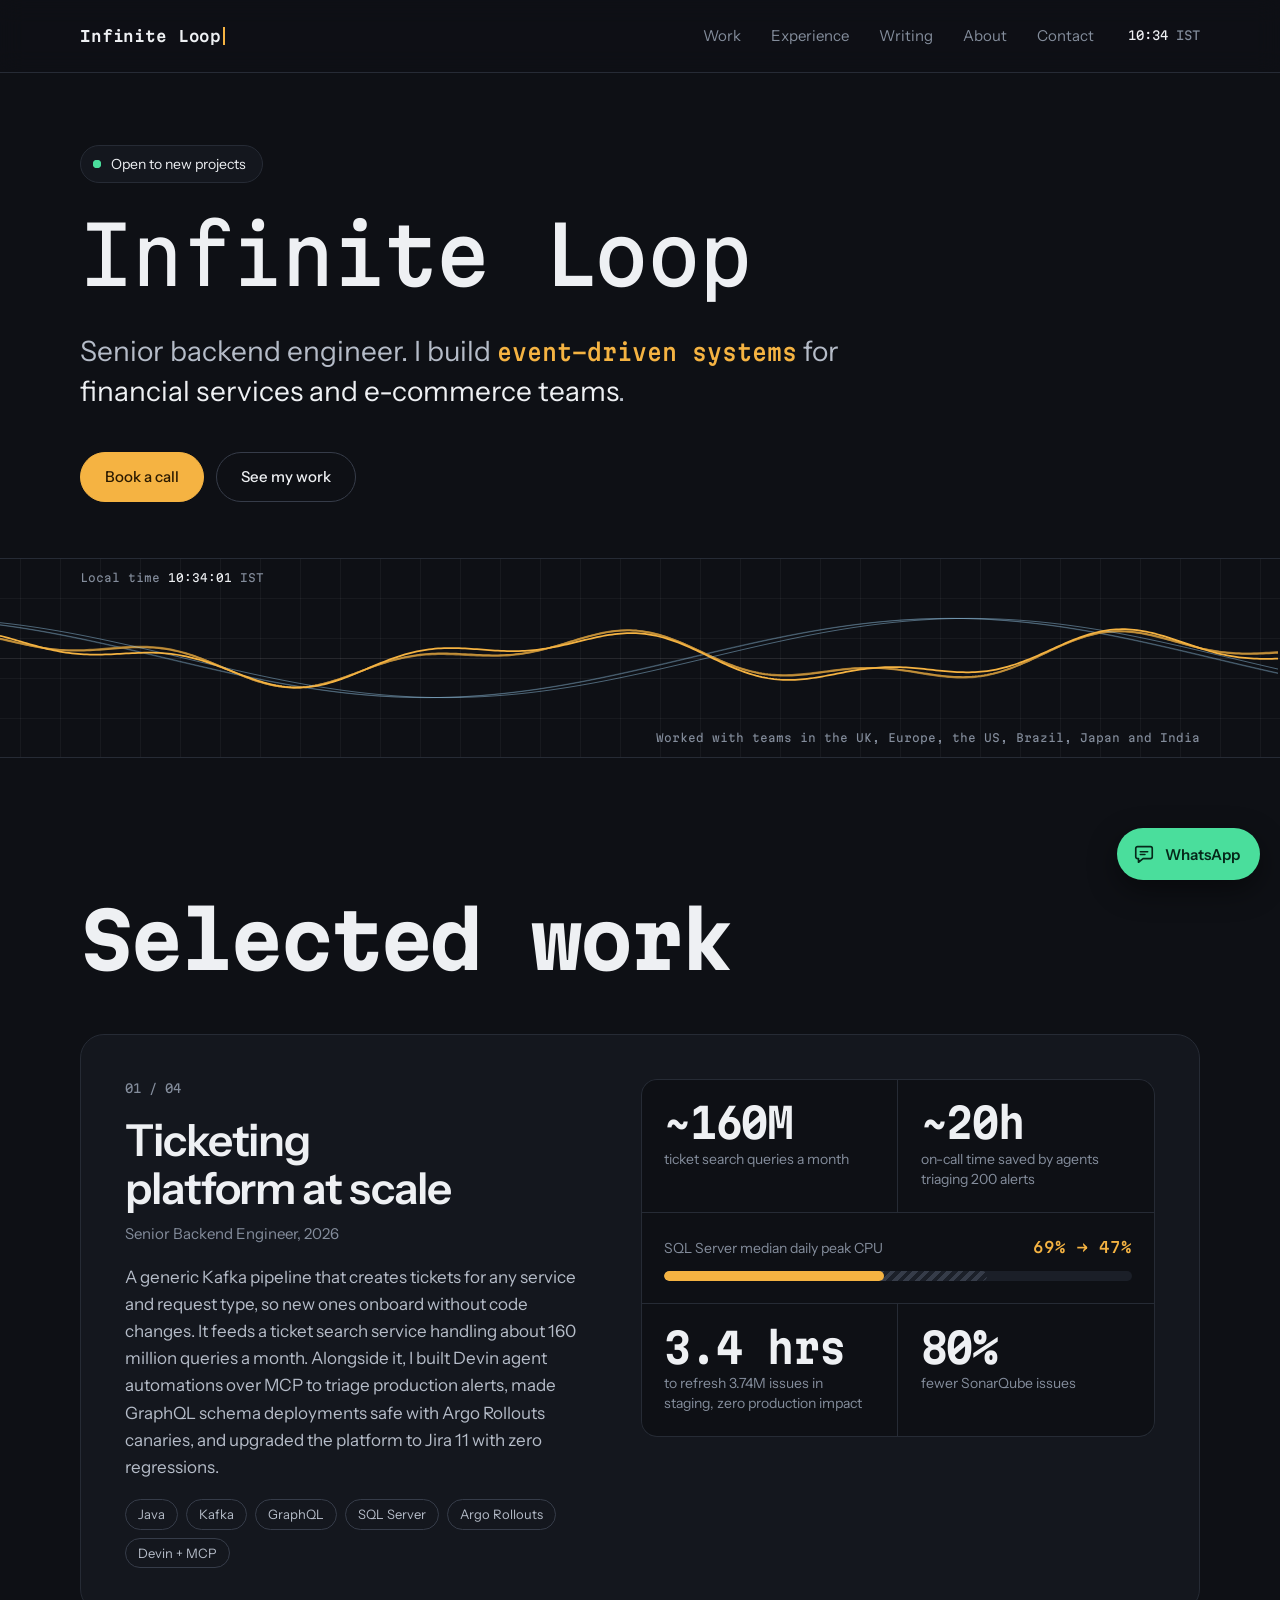
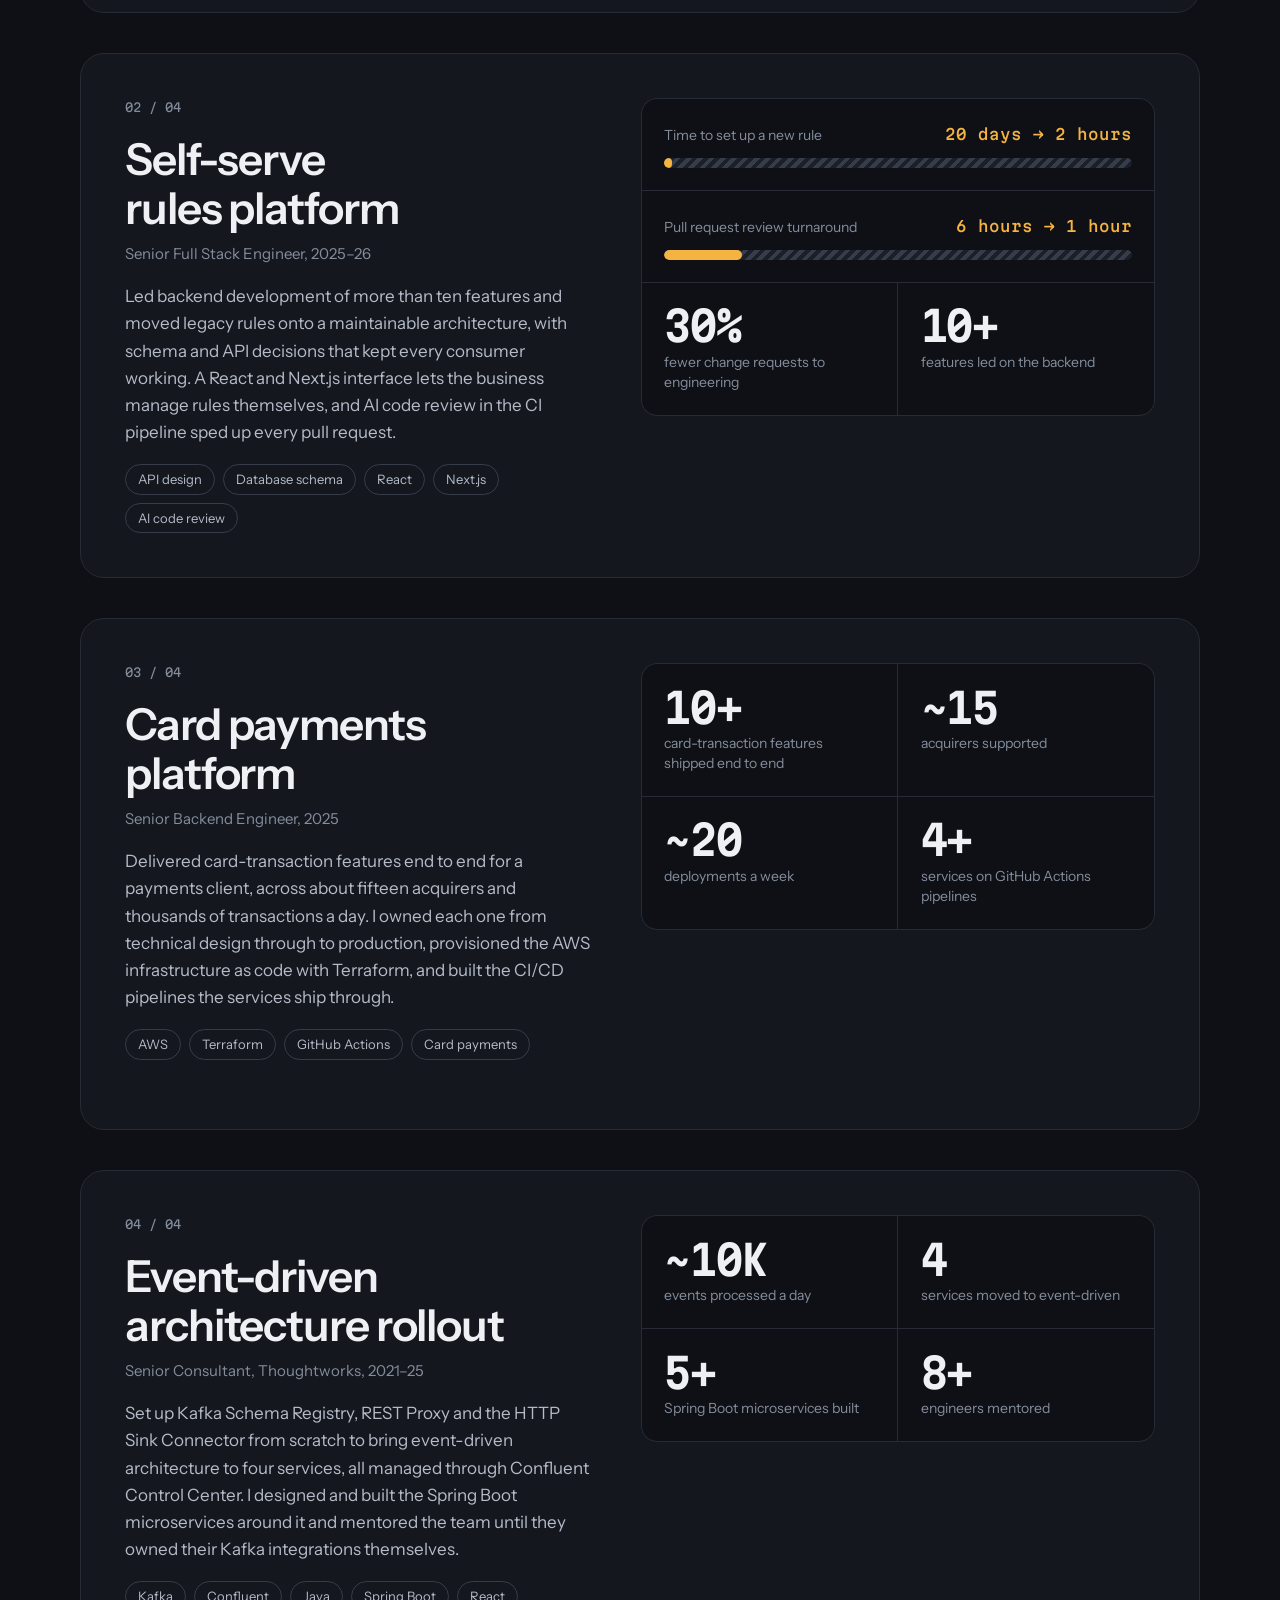
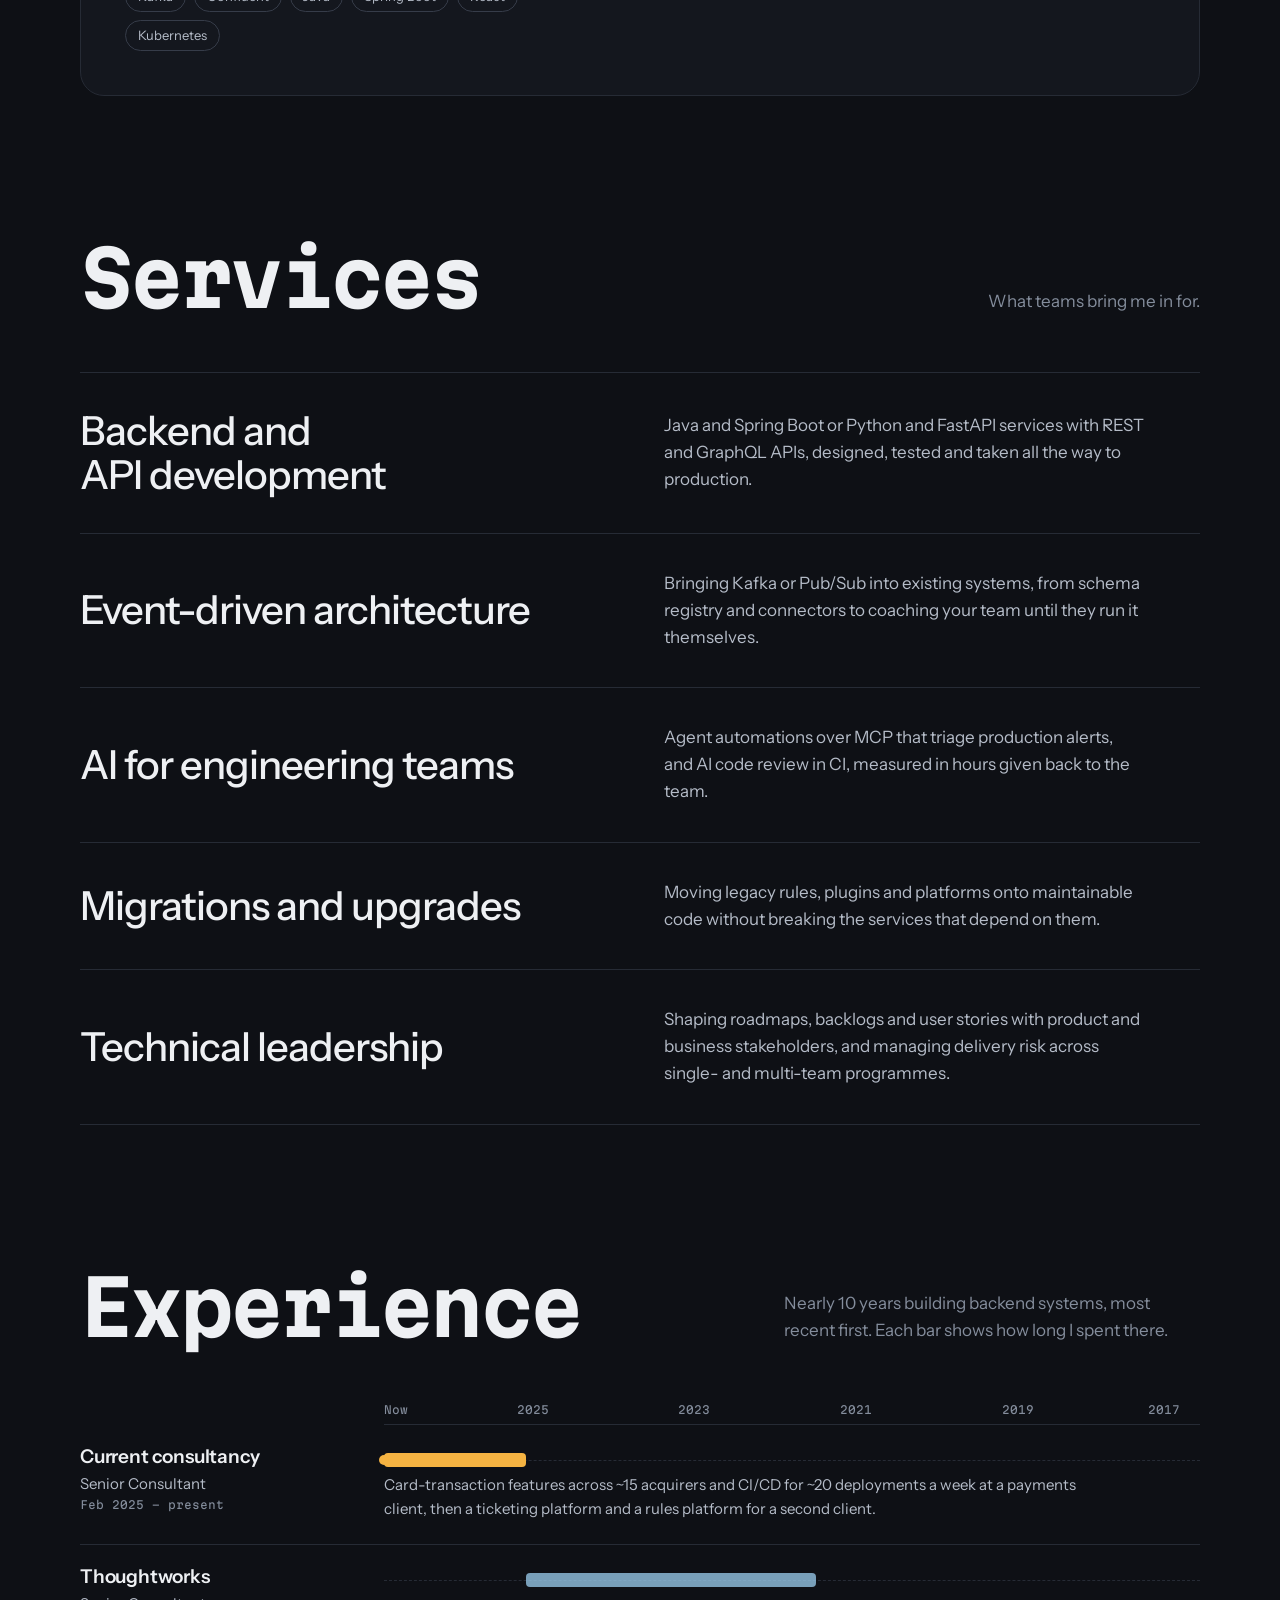
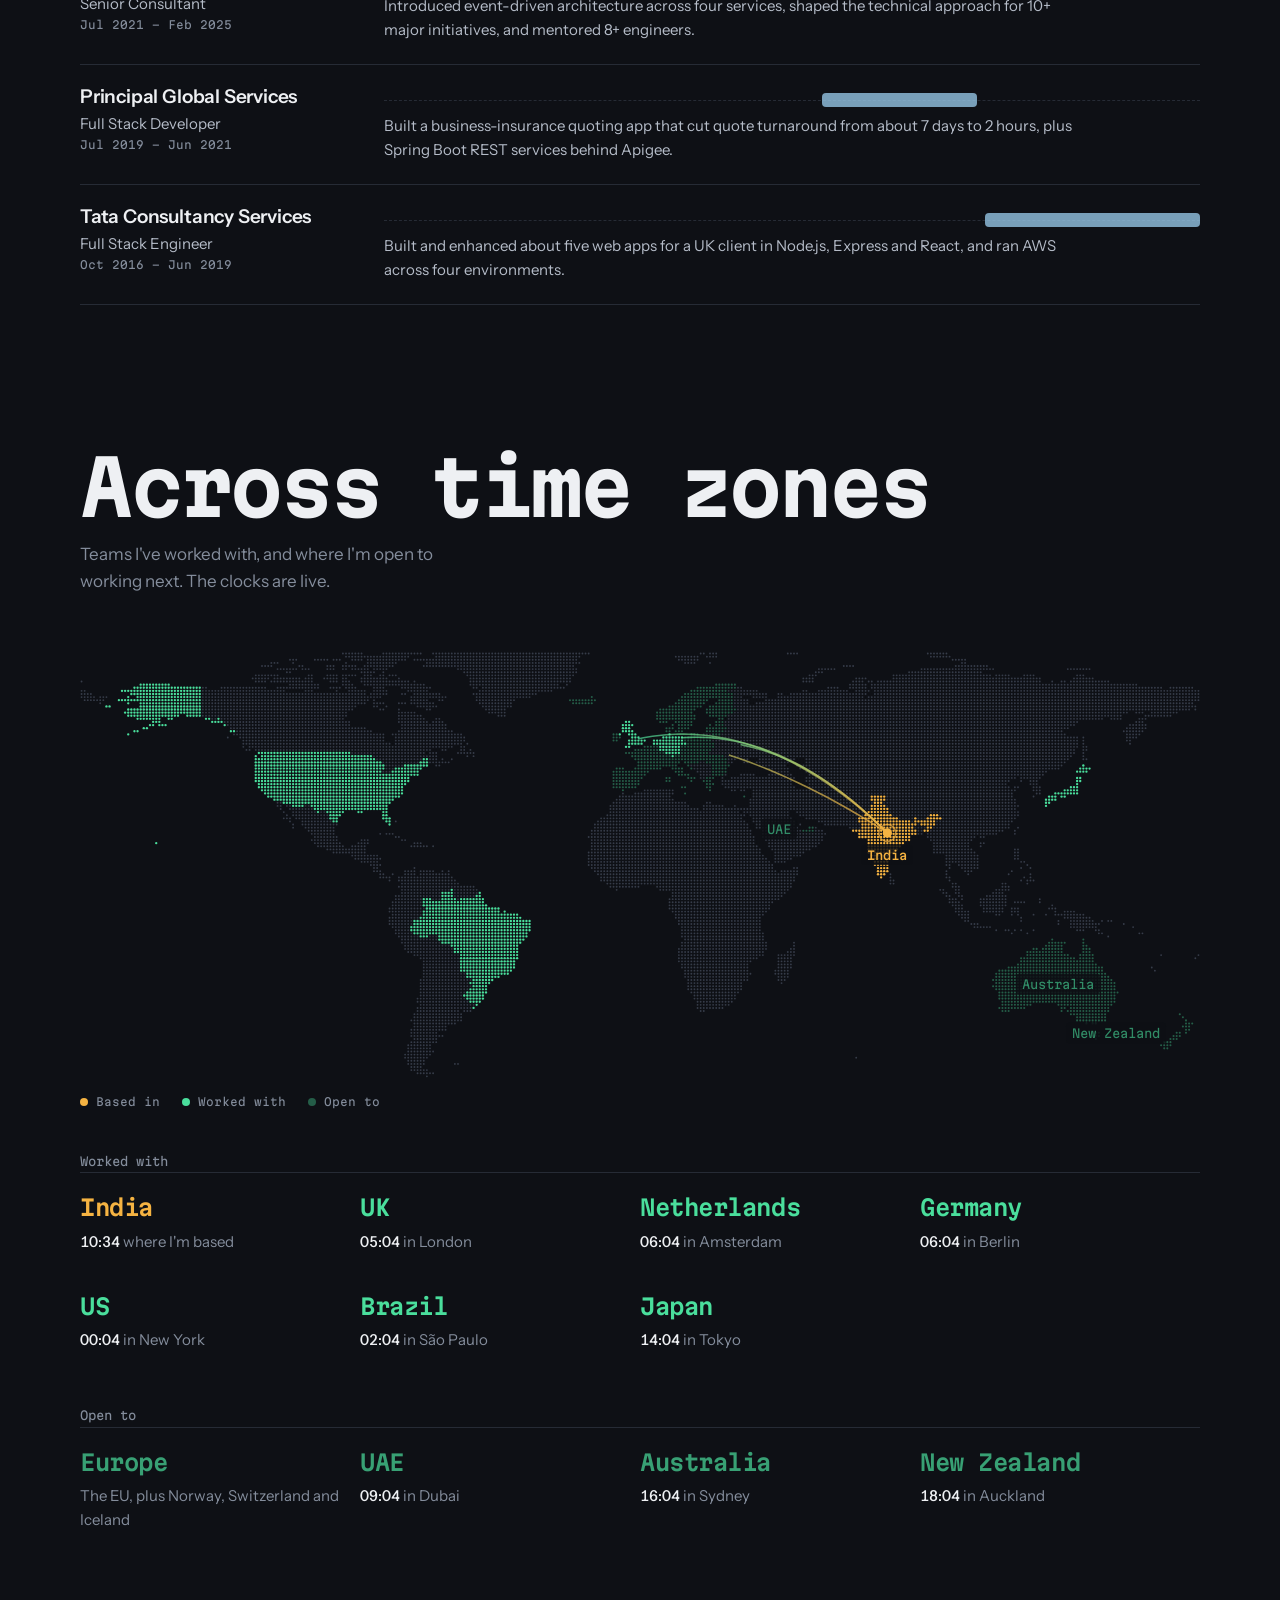
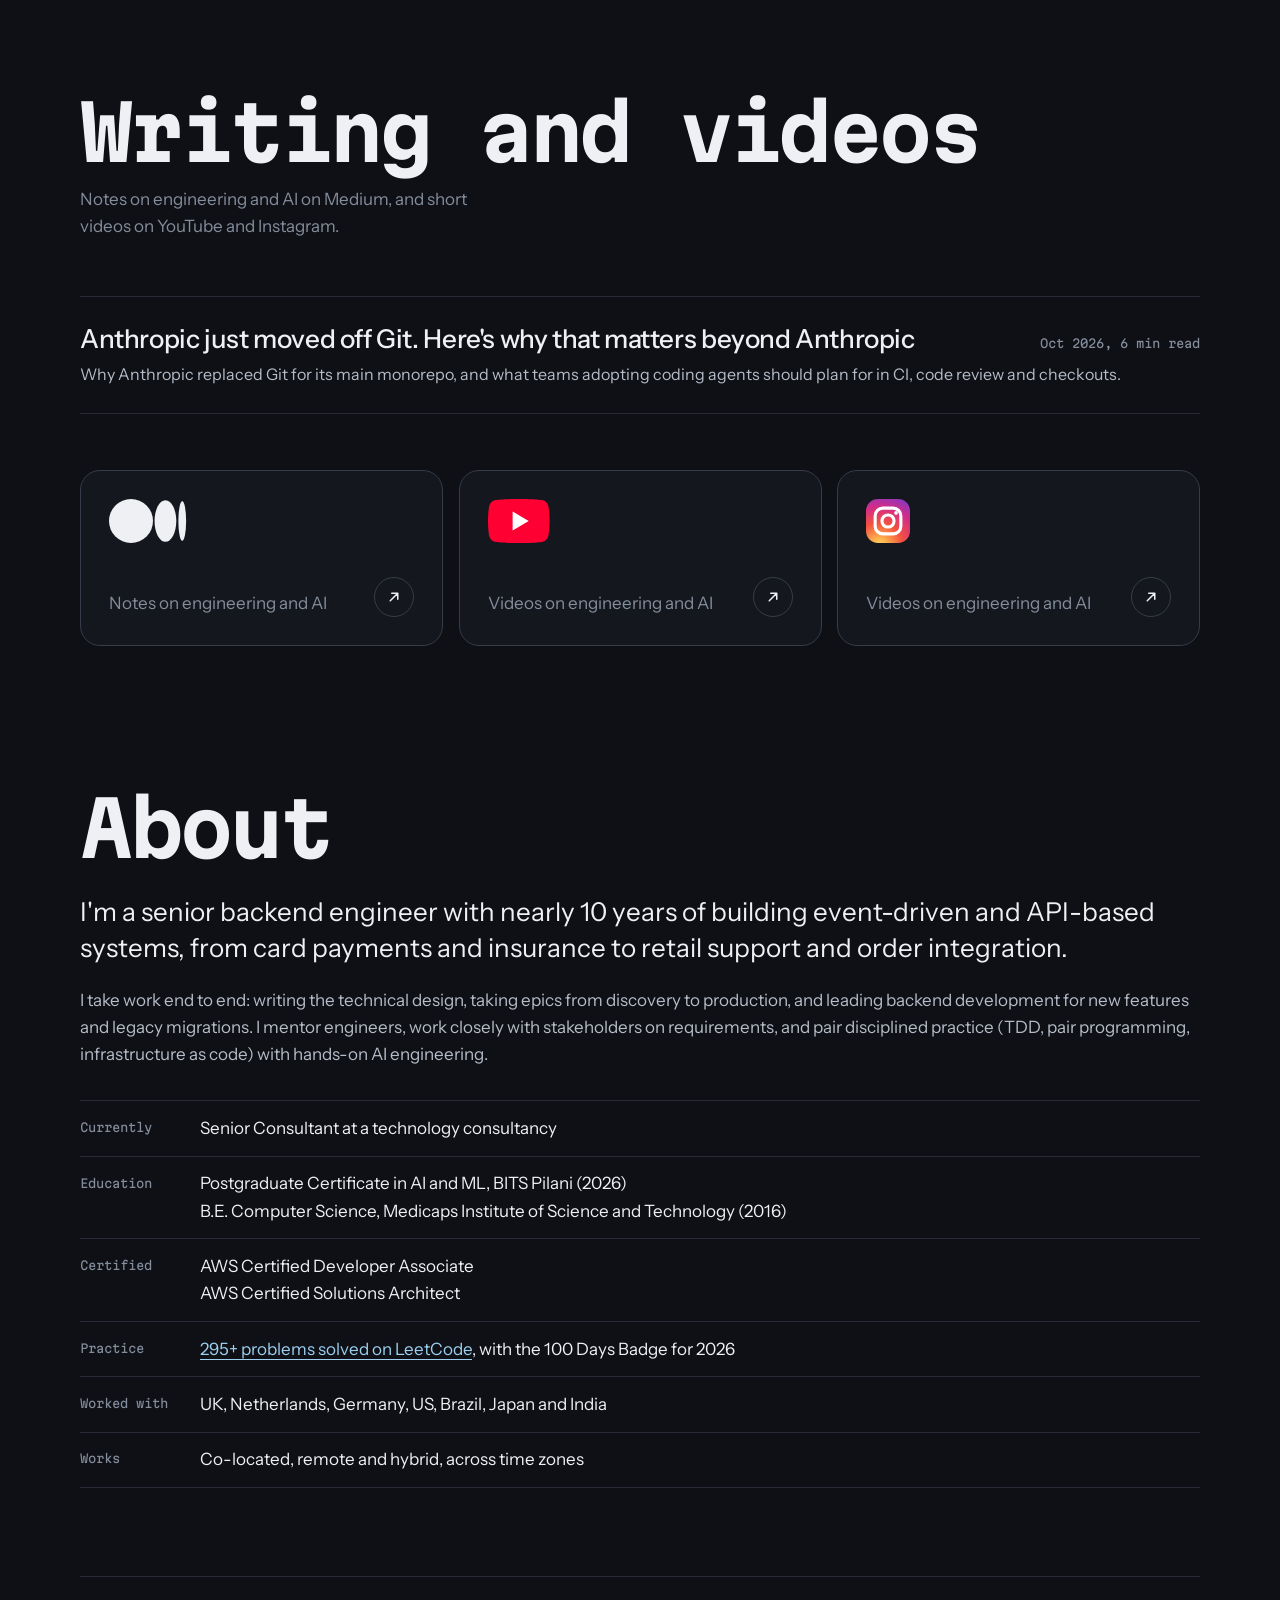
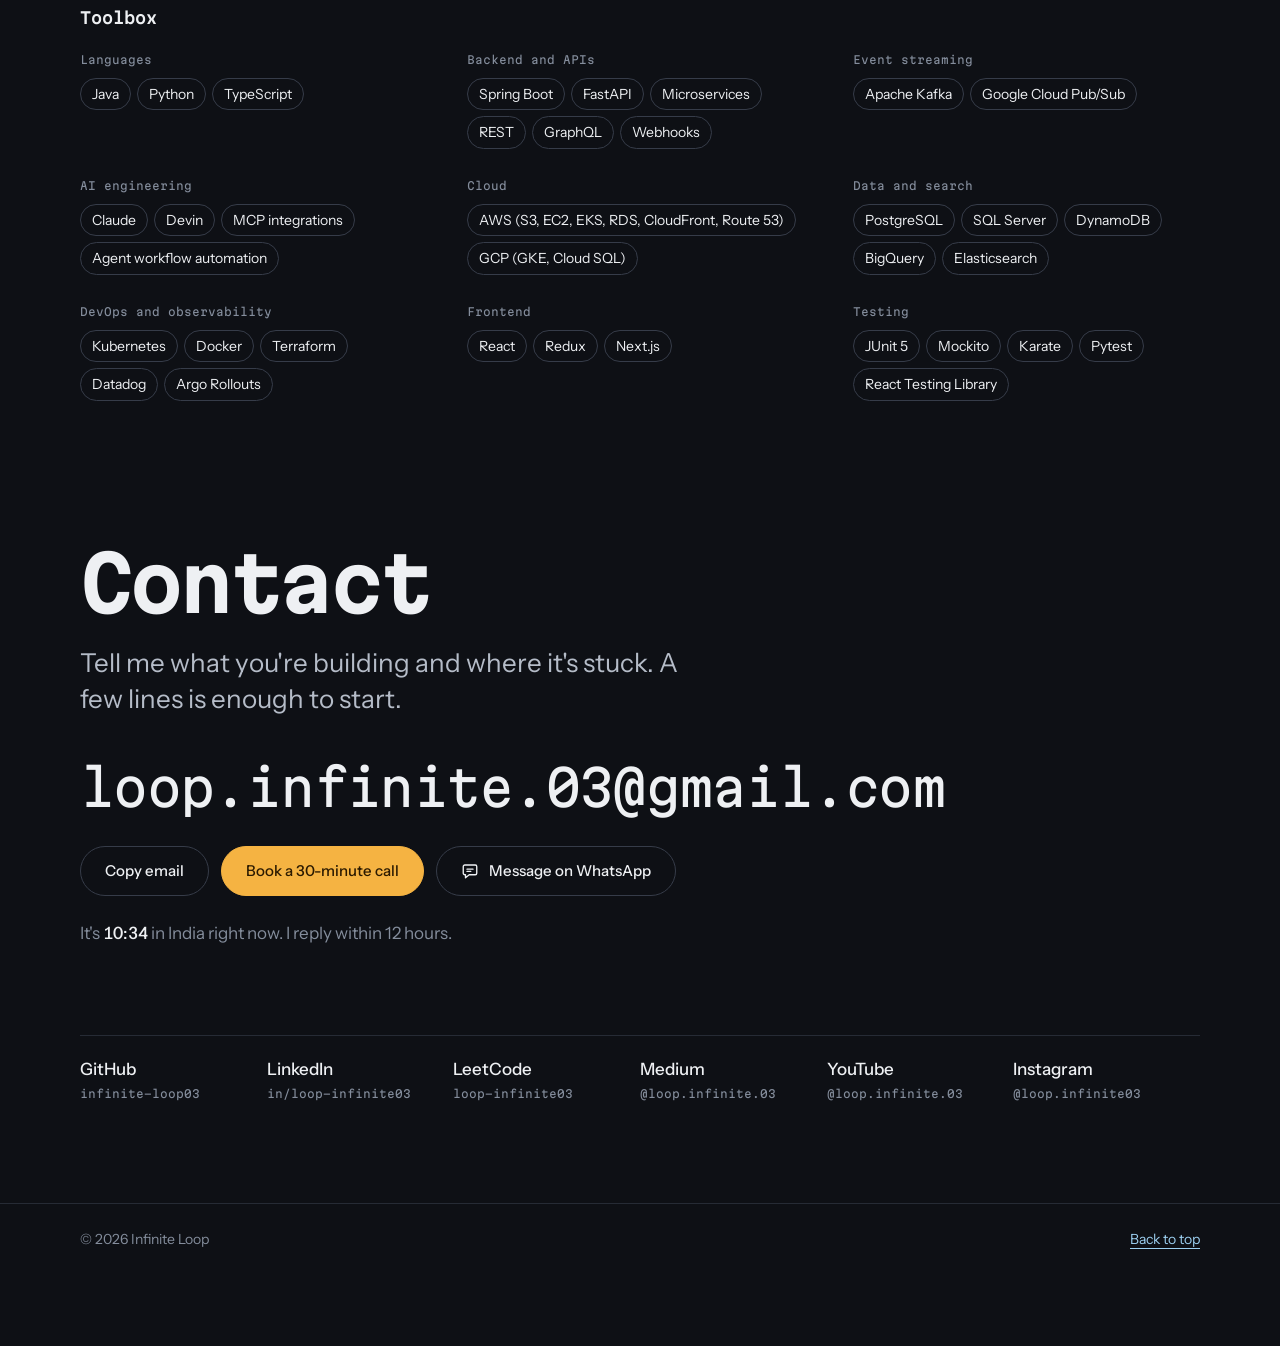
==== commit 6f7b2700: "Add Medium channel card alongside YouTube and Instagram Co-Authored-By: Claude Opus 5.5 <noreply@ant" ====
--- a/index.html
+++ b/index.html
@@ -434,10 +434,15 @@
             <span class="post-summary">Why Anthropic replaced Git for its main monorepo, and what teams adopting coding agents should plan for in CI, code review and checkouts.</span>
           </a></li>
         </ol>
-        <a class="more" href="https://medium.com/@loop.infinite.03" target="_blank" rel="noopener">All posts on Medium</a>
-
-        <!-- Video channels. Each card is one link; the logo stands in for the platform name. -->
+        <!-- Channels. Each card is one link; the logo stands in for the platform name. -->
         <ul class="soon soon--videos">
+          <li class="channel tilt" style="--brand: 238, 240, 243; --brand-ink: #0e1015; --glow: 0.35">
+            <a class="channel-link" href="https://medium.com/@loop.infinite.03" target="_blank" rel="noopener" aria-label="Medium, @loop.infinite.03">
+              <svg class="channel-logo" viewBox="0 0 30 17" aria-hidden="true"><g fill="#eef0f3"><circle cx="8.5" cy="8.5" r="8.5"/><ellipse cx="21.8" cy="8.5" rx="4.2" ry="8"/><ellipse cx="28.3" cy="8.5" rx="1.5" ry="7.6"/></g></svg>
+              <span class="channel-text">Notes on engineering and AI</span>
+              <span class="channel-go" aria-hidden="true"><svg viewBox="0 0 24 24"><path d="M7 17 17 7M9 7h8v8" fill="none" stroke="currentColor" stroke-width="2" stroke-linecap="round" stroke-linejoin="round"/></svg></span>
+            </a>
+          </li>
           <li class="channel tilt" style="--brand: 255, 51, 51">
             <a class="channel-link" href="https://www.youtube.com/@loop.infinite.03" target="_blank" rel="noopener" aria-label="YouTube channel, @loop.infinite.03">
               <svg class="channel-logo" viewBox="0 0 28 20" aria-hidden="true"><path fill="#ff0033" d="M27.4 3.1A3.5 3.5 0 0 0 24.9.6C22.7 0 14 0 14 0S5.3 0 3.1.6A3.5 3.5 0 0 0 .6 3.1C0 5.3 0 10 0 10s0 4.7.6 6.9a3.5 3.5 0 0 0 2.5 2.5C5.3 20 14 20 14 20s8.7 0 10.9-.6a3.5 3.5 0 0 0 2.5-2.5C28 14.7 28 10 28 10s0-4.7-.6-6.9z"/><path fill="#fff" d="M11.2 14.3 18.5 10l-7.3-4.3z"/></svg>
@@ -484,8 +489,7 @@
               <span class="post-summary">[One line on what the reader learns.]</span>
             </a></li>
           </ol>
-          <!-- REPLACE: your Medium profile URL -->
-          <a class="more" href="#">All posts on Medium</a>
+          <a class="more" href="https://medium.com/@loop.infinite.03" target="_blank" rel="noopener">All posts on Medium</a>
         </div>
 
         <div class="panel" id="panel-shorts" role="tabpanel" aria-labelledby="tab-shorts">
--- a/styles.css
+++ b/styles.css
@@ -1078,7 +1078,7 @@
   list-style: none;
 }
 .soon--videos {
-  grid-template-columns: repeat(2, minmax(0, 1fr));
+  grid-template-columns: repeat(3, minmax(0, 1fr));
   margin-top: clamp(2.5rem, 6vw, 3.5rem);
 }
 .soon-item {
@@ -1164,13 +1164,13 @@
   position: absolute;
   inset: 0;
   z-index: -1;
-  background: radial-gradient(360px circle at var(--mx, 30%) var(--my, 30%), rgba(var(--brand), 0.16), transparent 65%);
+  background: radial-gradient(360px circle at var(--mx, 30%) var(--my, 30%), rgba(var(--brand), calc(var(--glow, 1) * 0.16)), transparent 65%);
   opacity: 0;
   transition: opacity 0.35s;
 }
 .channel-link:hover, .channel-link:focus-visible {
   border-color: rgba(var(--brand), 0.55);
-  box-shadow: 0 18px 40px -24px rgba(var(--brand), 0.7);
+  box-shadow: 0 18px 40px -24px rgba(var(--brand), calc(var(--glow, 1) * 0.7));
   outline: none;
 }
 .channel-link:hover::before, .channel-link:focus-visible::before { opacity: 1; }
@@ -1183,7 +1183,7 @@
 }
 .channel-link:hover .channel-logo, .channel-link:focus-visible .channel-logo {
   transform: scale(1.12) rotate(-4deg);
-  filter: drop-shadow(0 6px 14px rgba(var(--brand), 0.45));
+  filter: drop-shadow(0 6px 14px rgba(var(--brand), calc(var(--glow, 1) * 0.45)));
 }
 .channel-text { margin-top: auto; padding-right: 3.5rem; }
 .channel-go {
@@ -1203,7 +1203,7 @@
 .channel-link:hover .channel-go, .channel-link:focus-visible .channel-go {
   background: rgb(var(--brand));
   border-color: rgb(var(--brand));
-  color: #fff;
+  color: var(--brand-ink, #fff);
   transform: scale(1.08);
 }
 .channel-link:hover .channel-go svg, .channel-link:focus-visible .channel-go svg { transform: translate(2px, -2px); }
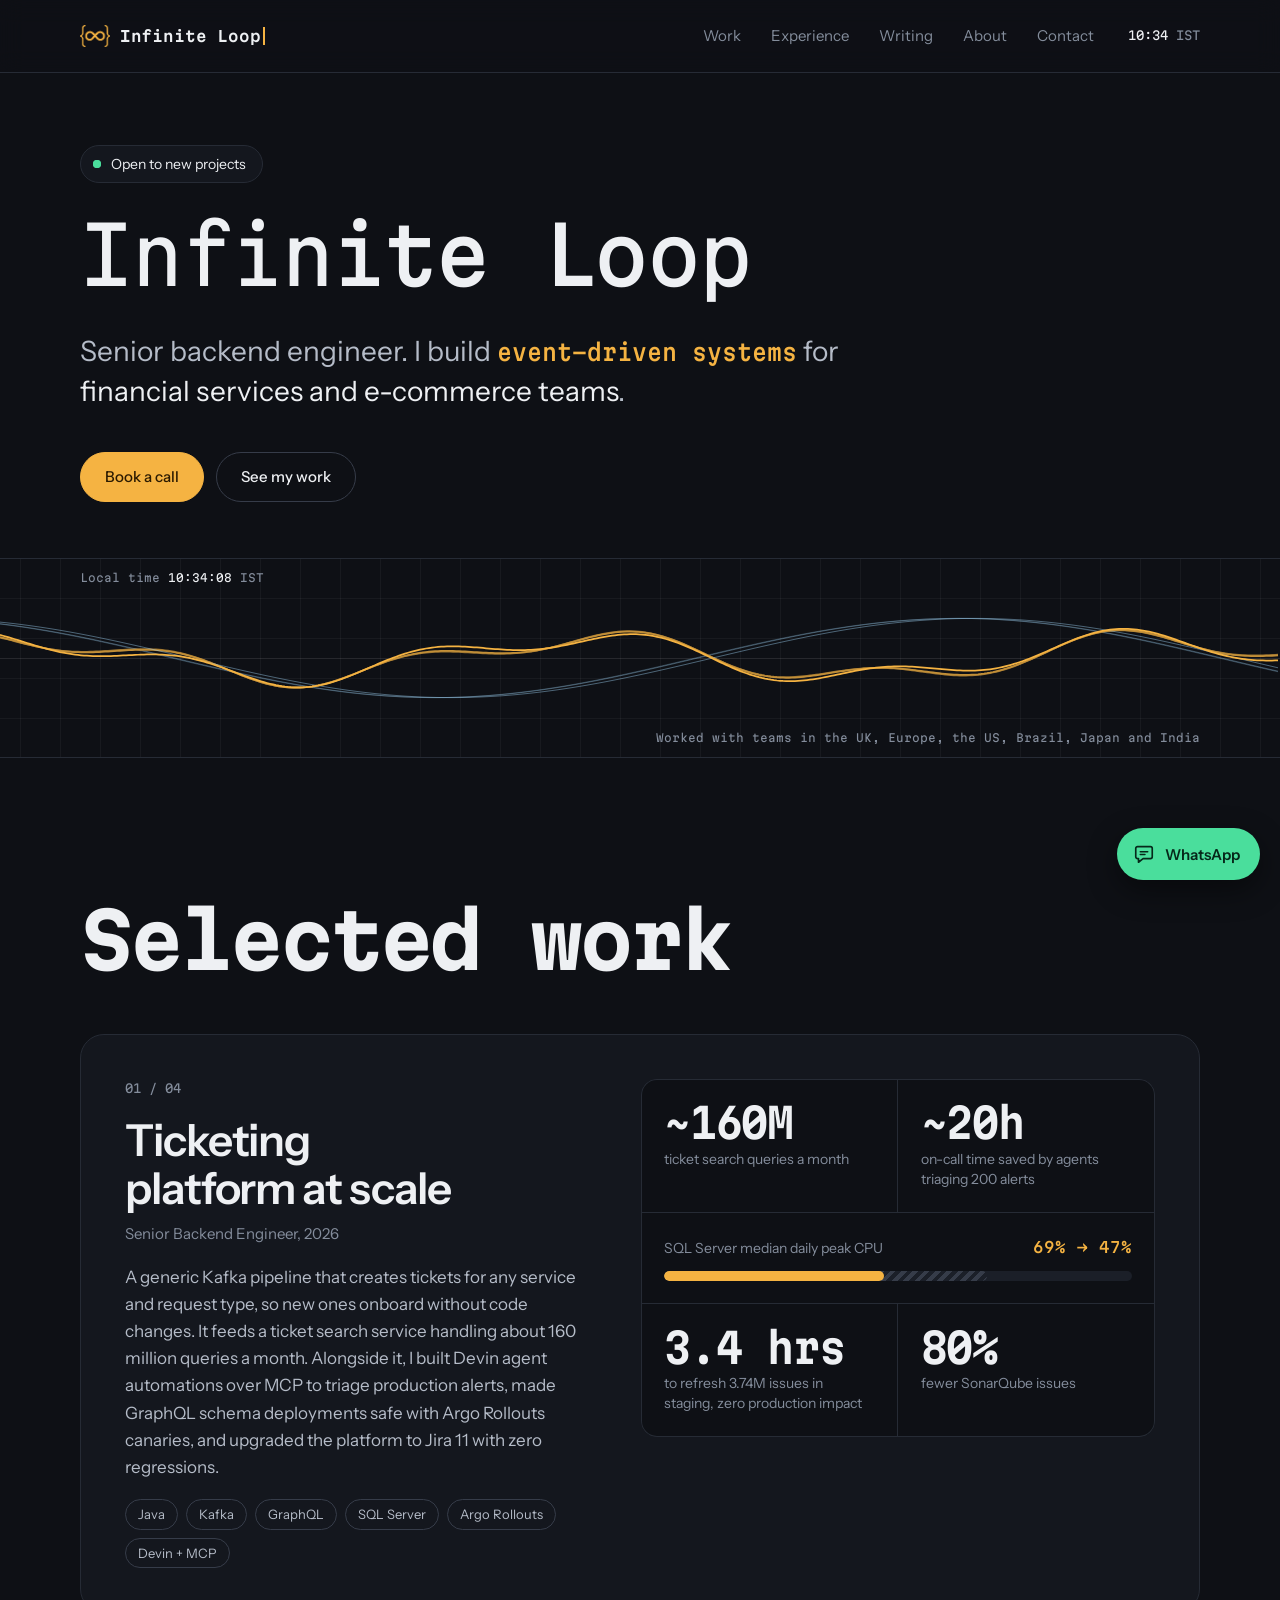
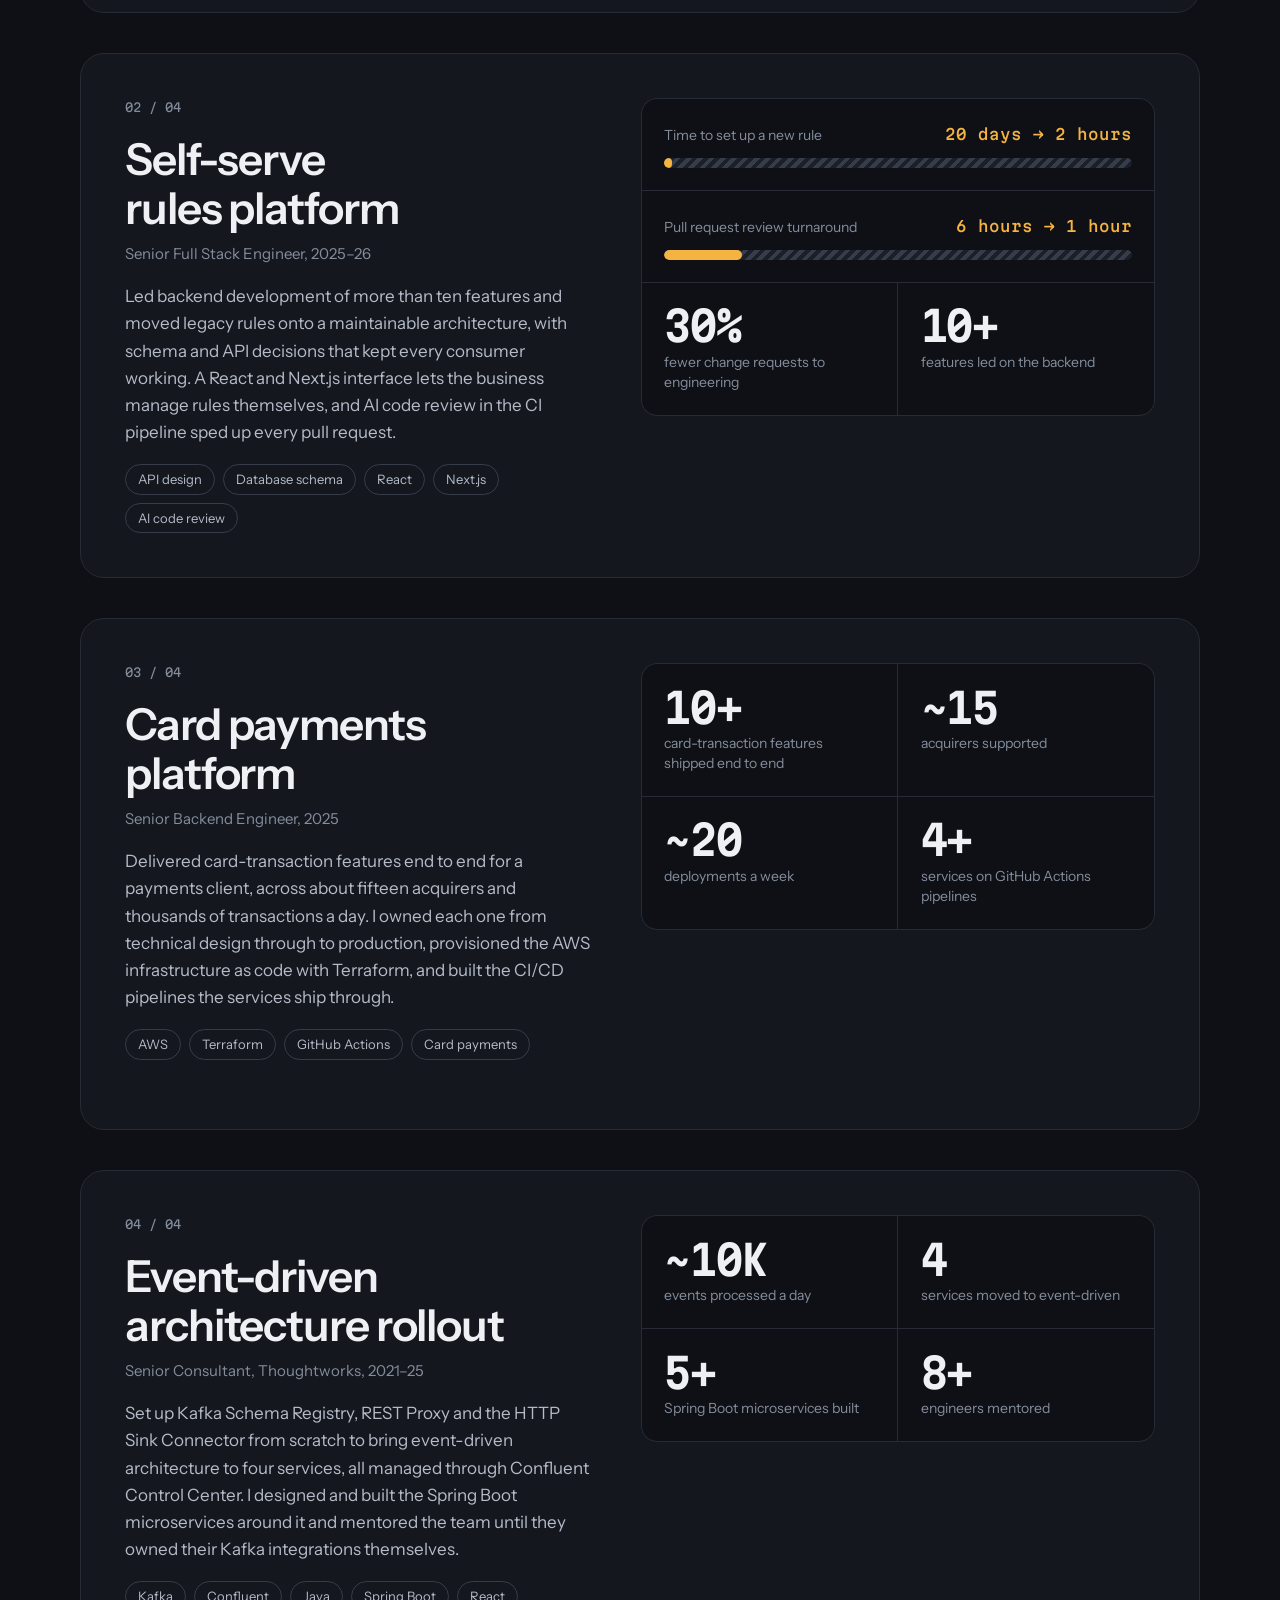
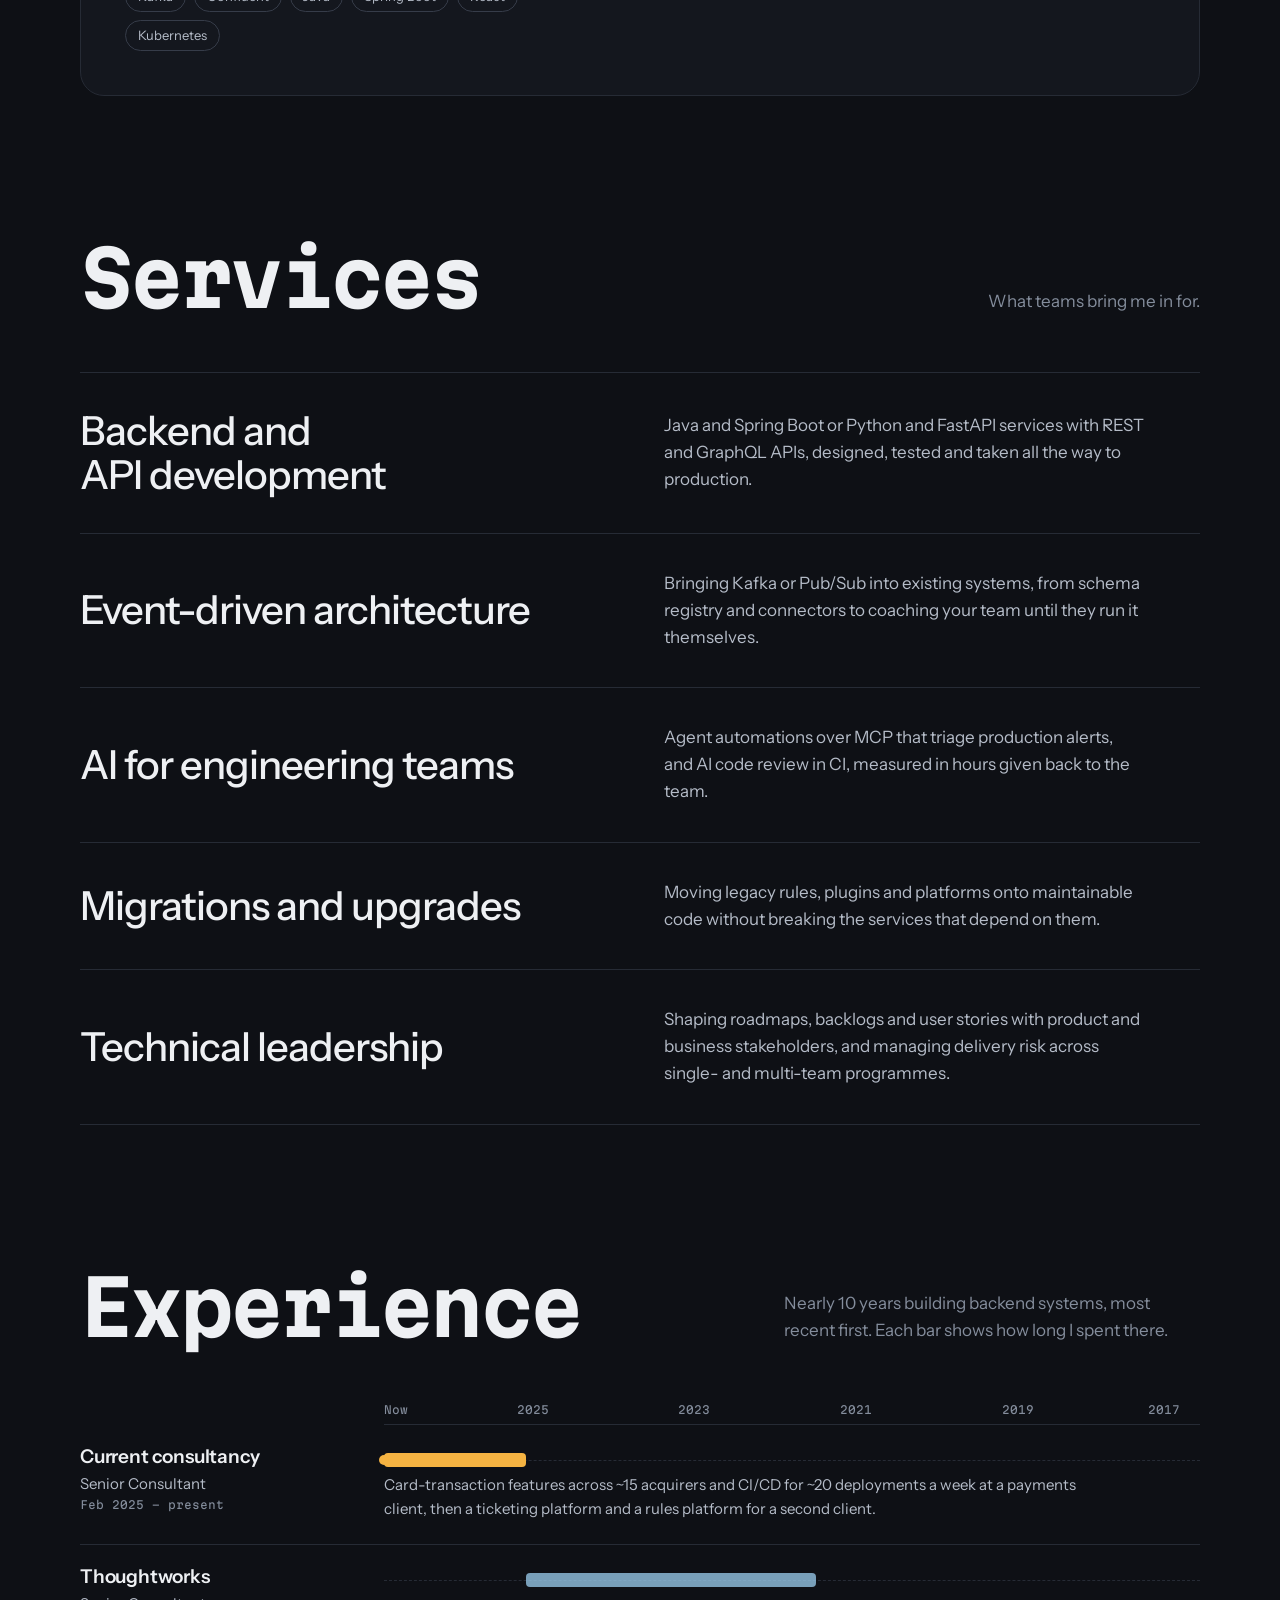
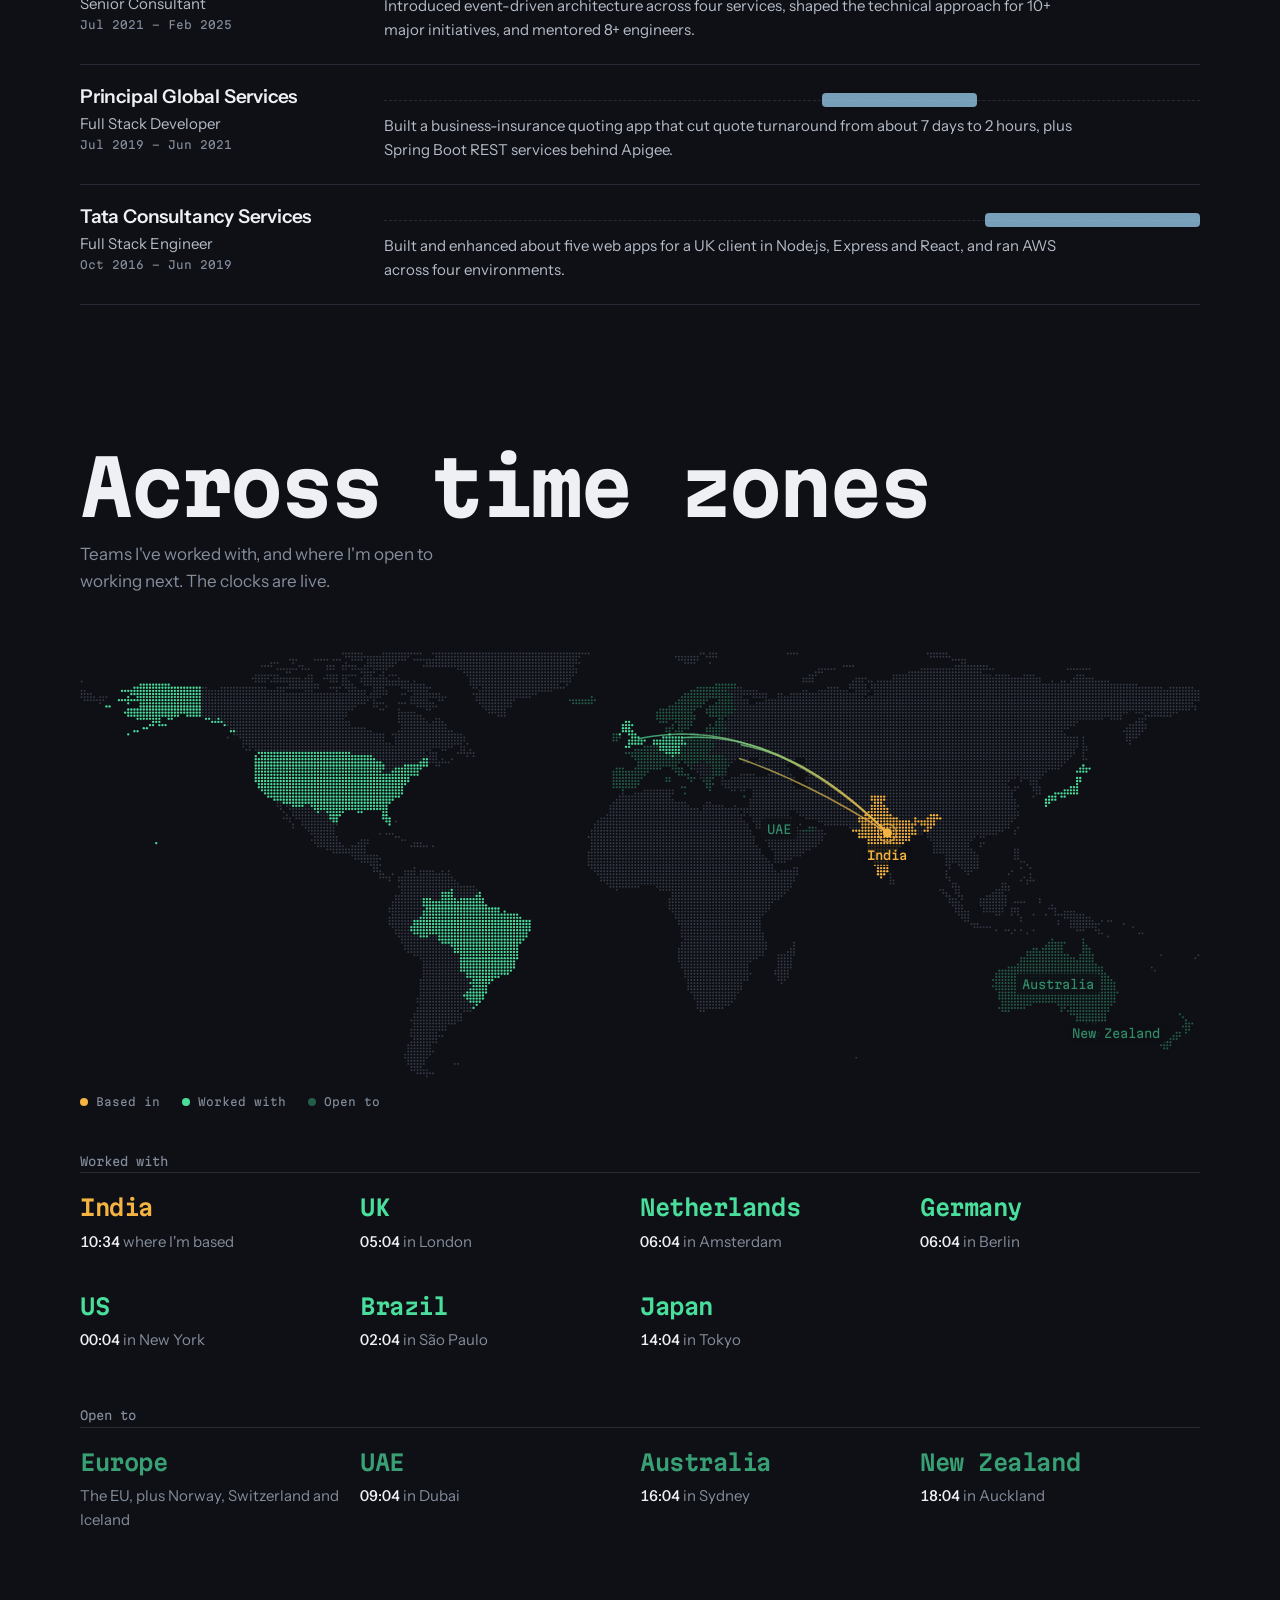
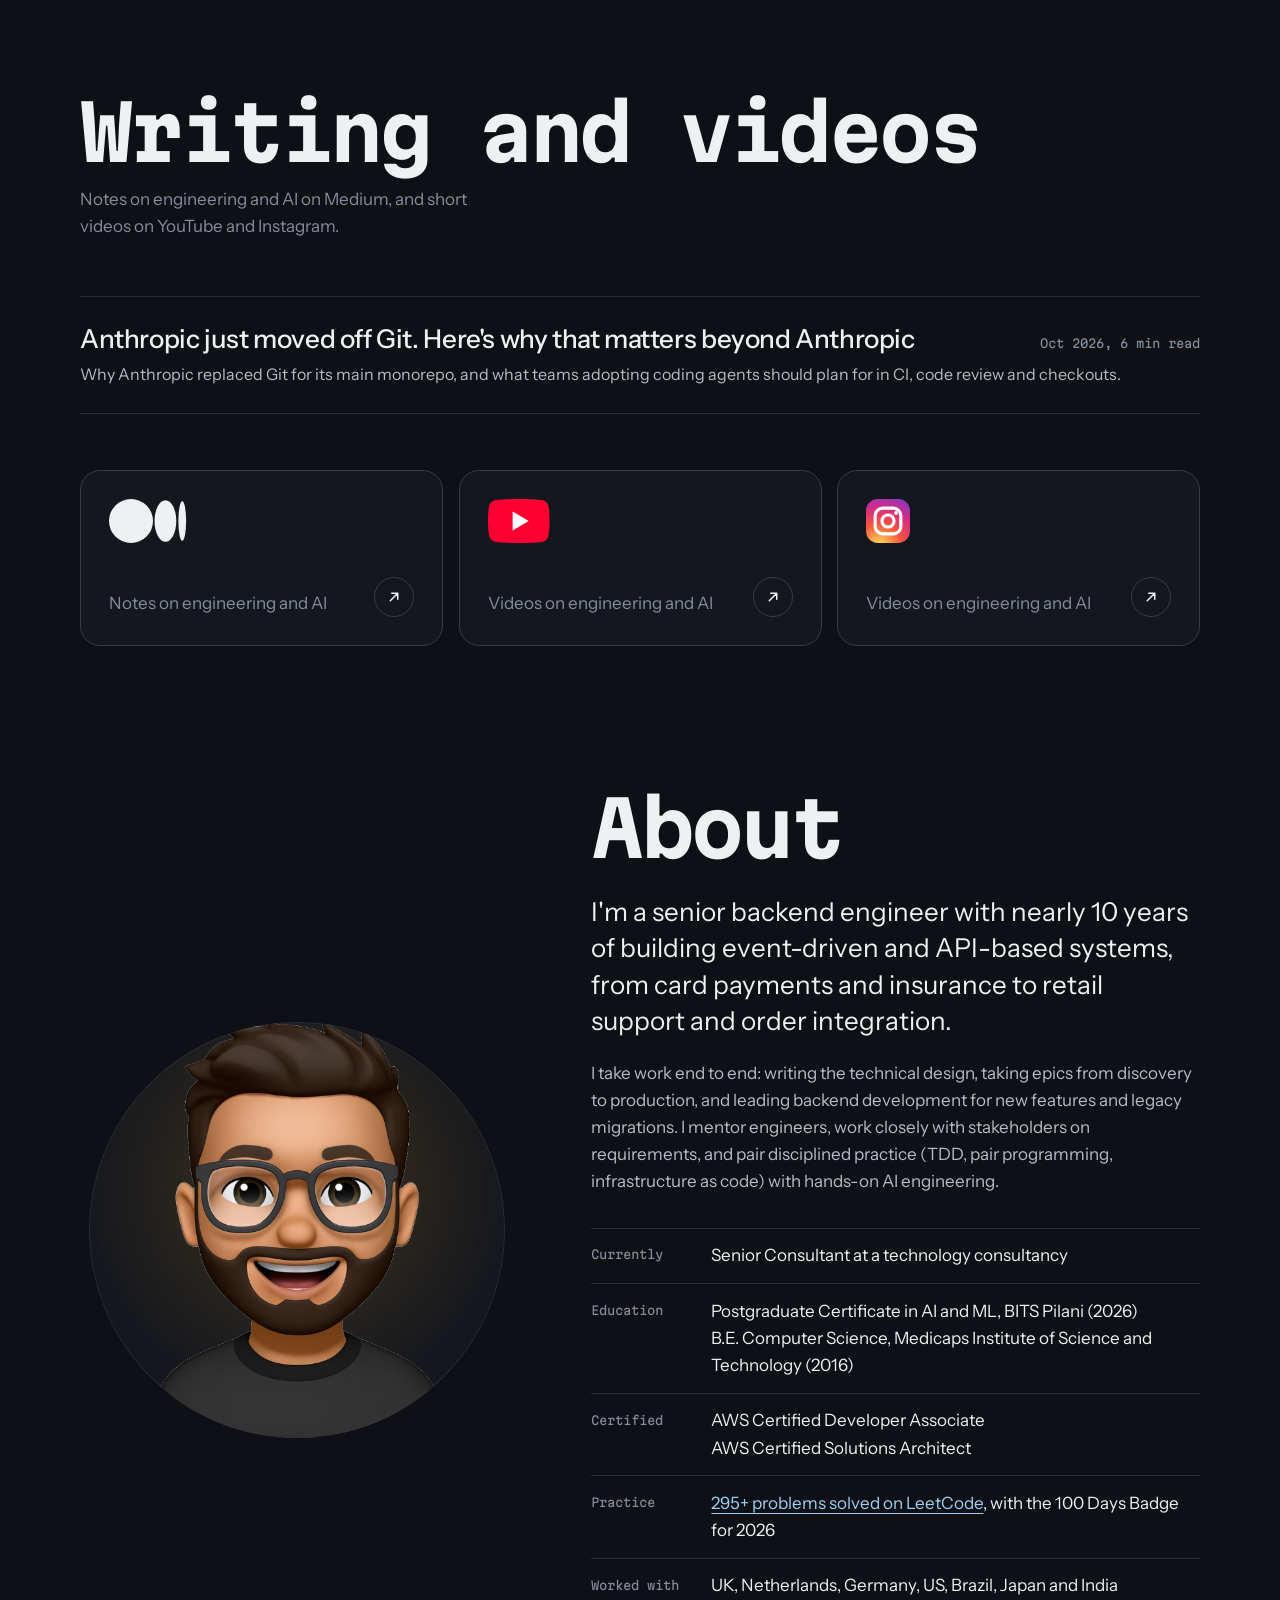
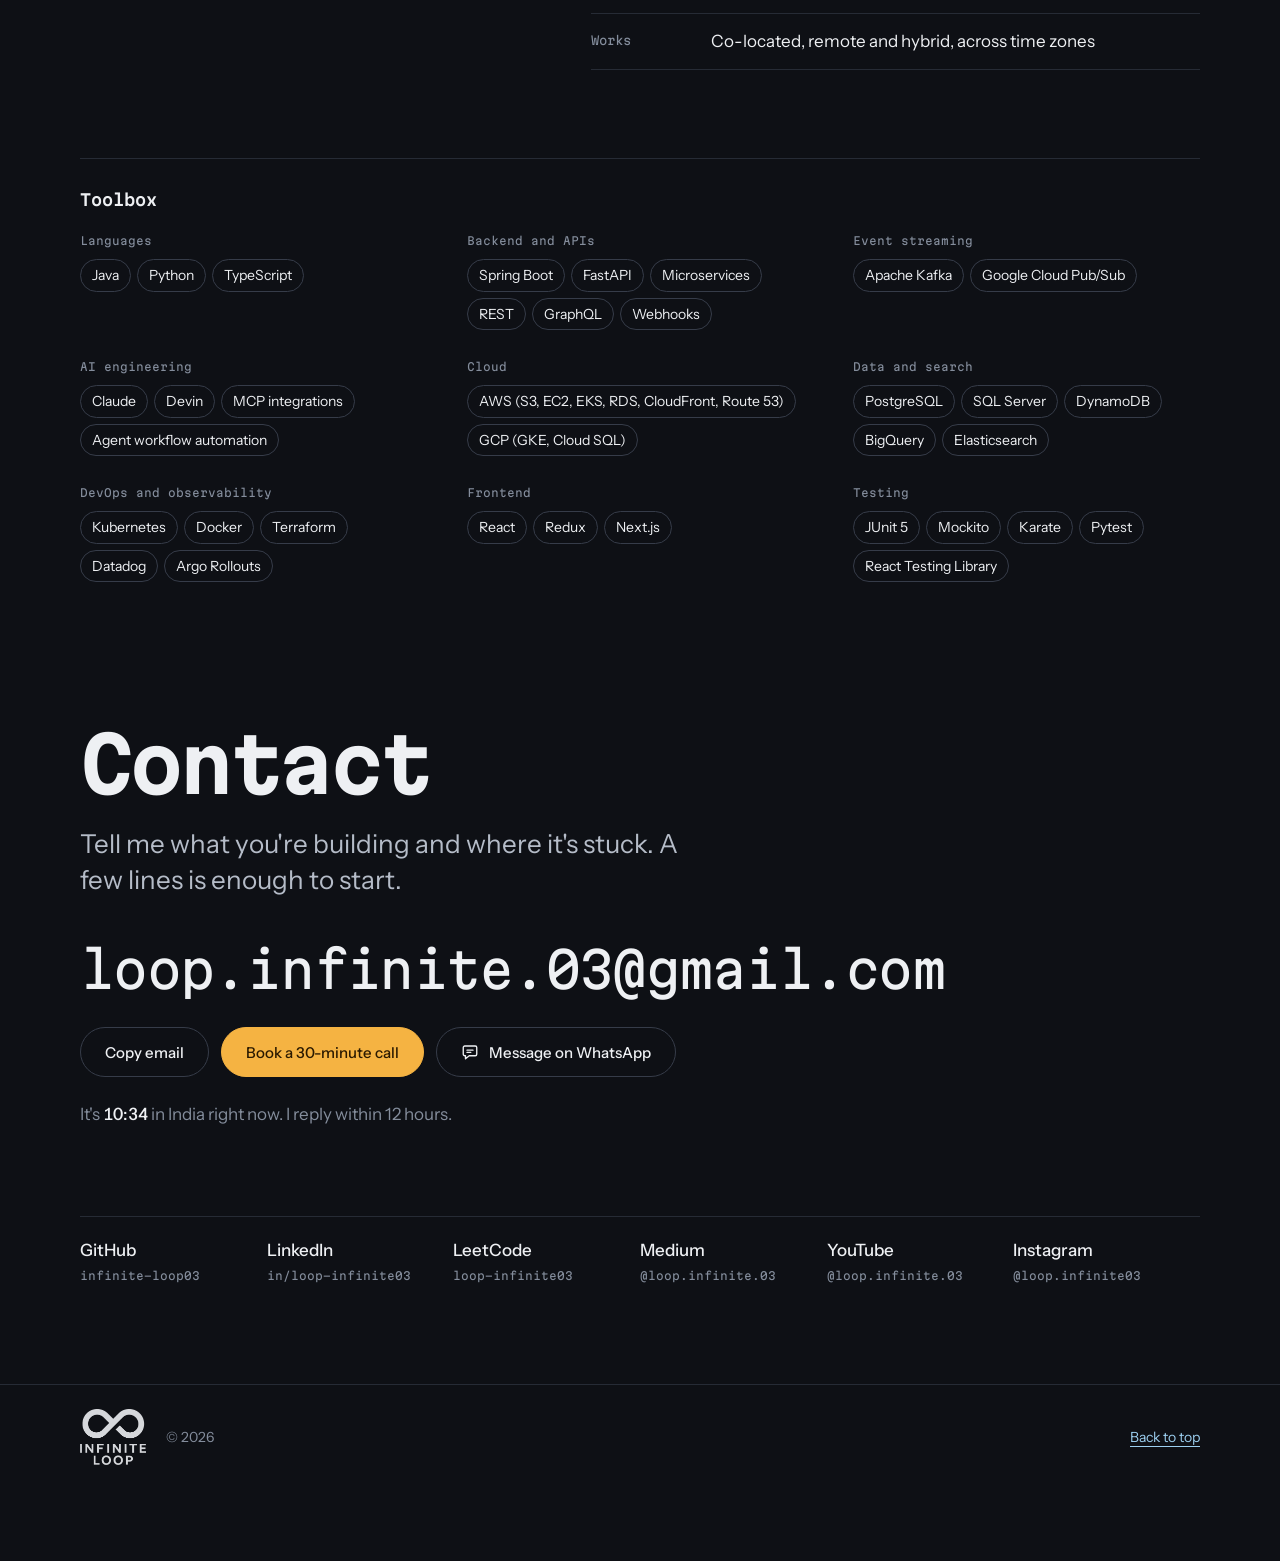
==== commit b16d0497: "Add avatar, logo mark, favicon and footer wordmark Co-Authored-By: Claude Opus 5.5 <noreply@anthropi" ====
--- a/index.html
+++ b/index.html
@@ -6,7 +6,8 @@
   <title>Infinite Loop</title>
   <meta name="description" content="Infinite Loop, senior backend engineer. Nearly 10 years building event-driven and API-based systems for financial services and e-commerce.">
   <meta name="theme-color" content="#0e1015">
-  <link rel="icon" href="favicon.svg" type="image/svg+xml">
+  <link rel="icon" href="favicon.png" type="image/png">
+  <link rel="apple-touch-icon" href="assets/apple-touch-icon.png">
 
   <!-- Link previews (LinkedIn, WhatsApp, X). The image URL must be absolute: switch these to the custom domain once it is connected. -->
   <meta property="og:type" content="website">
@@ -32,7 +33,7 @@
 
   <header class="site-header">
     <div class="wrap header-inner">
-      <a class="logo" href="#top"><span class="logo-text">Infinite Loop</span><span class="caret" aria-hidden="true"></span></a>
+      <a class="logo" href="#top"><img class="logo-mark" src="assets/logo-mark.png" alt="" width="130" height="96"><span class="logo-text">Infinite Loop</span><span class="caret" aria-hidden="true"></span></a>
       <nav aria-label="Main">
         <a href="#work">Work</a>
         <a href="#experience">Experience</a>
@@ -523,7 +524,7 @@
     <section class="section" id="about" aria-labelledby="about-title">
       <div class="wrap">
         <div class="about">
-          <!-- Photo removed. To add one back: <img class="about-photo tilt" src="assets/photo.jpg" alt="Infinite Loop" width="1000" height="1250" loading="lazy"> -->
+          <img class="about-photo about-avatar tilt" src="assets/avatar.png" alt="Infinite Loop's avatar" width="640" height="640" loading="lazy">
           <div class="about-body">
             <h2 class="stretch" id="about-title">About</h2>
             <p class="about-lead">I'm a senior backend engineer with nearly 10 years of building event-driven and API-based systems, from card payments and insurance to retail support and order integration.</p>
@@ -593,7 +594,7 @@
 
   <footer class="site-footer">
     <div class="wrap footer-inner">
-      <span>&copy; <span id="year">2026</span> Infinite Loop</span>
+      <span class="footer-brand"><img class="footer-wordmark" src="assets/wordmark.png" alt="Infinite Loop" width="520" height="442" loading="lazy"><span>&copy; <span id="year">2026</span></span></span>
       <a href="#top">Back to top</a>
     </div>
   </footer>
--- a/styles.css
+++ b/styles.css
@@ -136,6 +136,13 @@
   text-decoration: none;
   white-space: pre;
 }
+.logo-mark {
+  width: auto;
+  height: 1.375rem;
+  margin-right: 10px;
+  transition: transform 0.4s var(--ease);
+}
+.logo:hover .logo-mark { transform: rotate(-8deg) scale(1.08); }
 .caret {
   display: none;
   width: 2px;
@@ -1329,6 +1336,15 @@
   gap: clamp(2rem, 6vw, 5rem);
 }
 .about:not(:has(.about-photo)) { grid-template-columns: minmax(0, 1fr); }
+.about-photo.about-avatar {
+  aspect-ratio: 1;
+  max-width: 26rem;
+  justify-self: center;
+  border-radius: 50%;
+  object-fit: contain;
+  background: radial-gradient(circle at 50% 40%, rgba(245, 179, 66, 0.22), var(--bg-2) 68%);
+  box-shadow: inset 0 0 0 1px var(--line);
+}
 .about-photo {
   width: 100%;
   height: auto;
@@ -1495,6 +1511,9 @@
   color: var(--muted);
   font-size: 0.875rem;
 }
+.footer-inner { align-items: center; }
+.footer-brand { display: inline-flex; align-items: center; gap: 20px; }
+.footer-wordmark { width: auto; height: 56px; opacity: 0.9; }
 
 /* ---------- Hover effects (mouse and trackpad only) ---------- */
 @media (hover: hover) and (pointer: fine) {
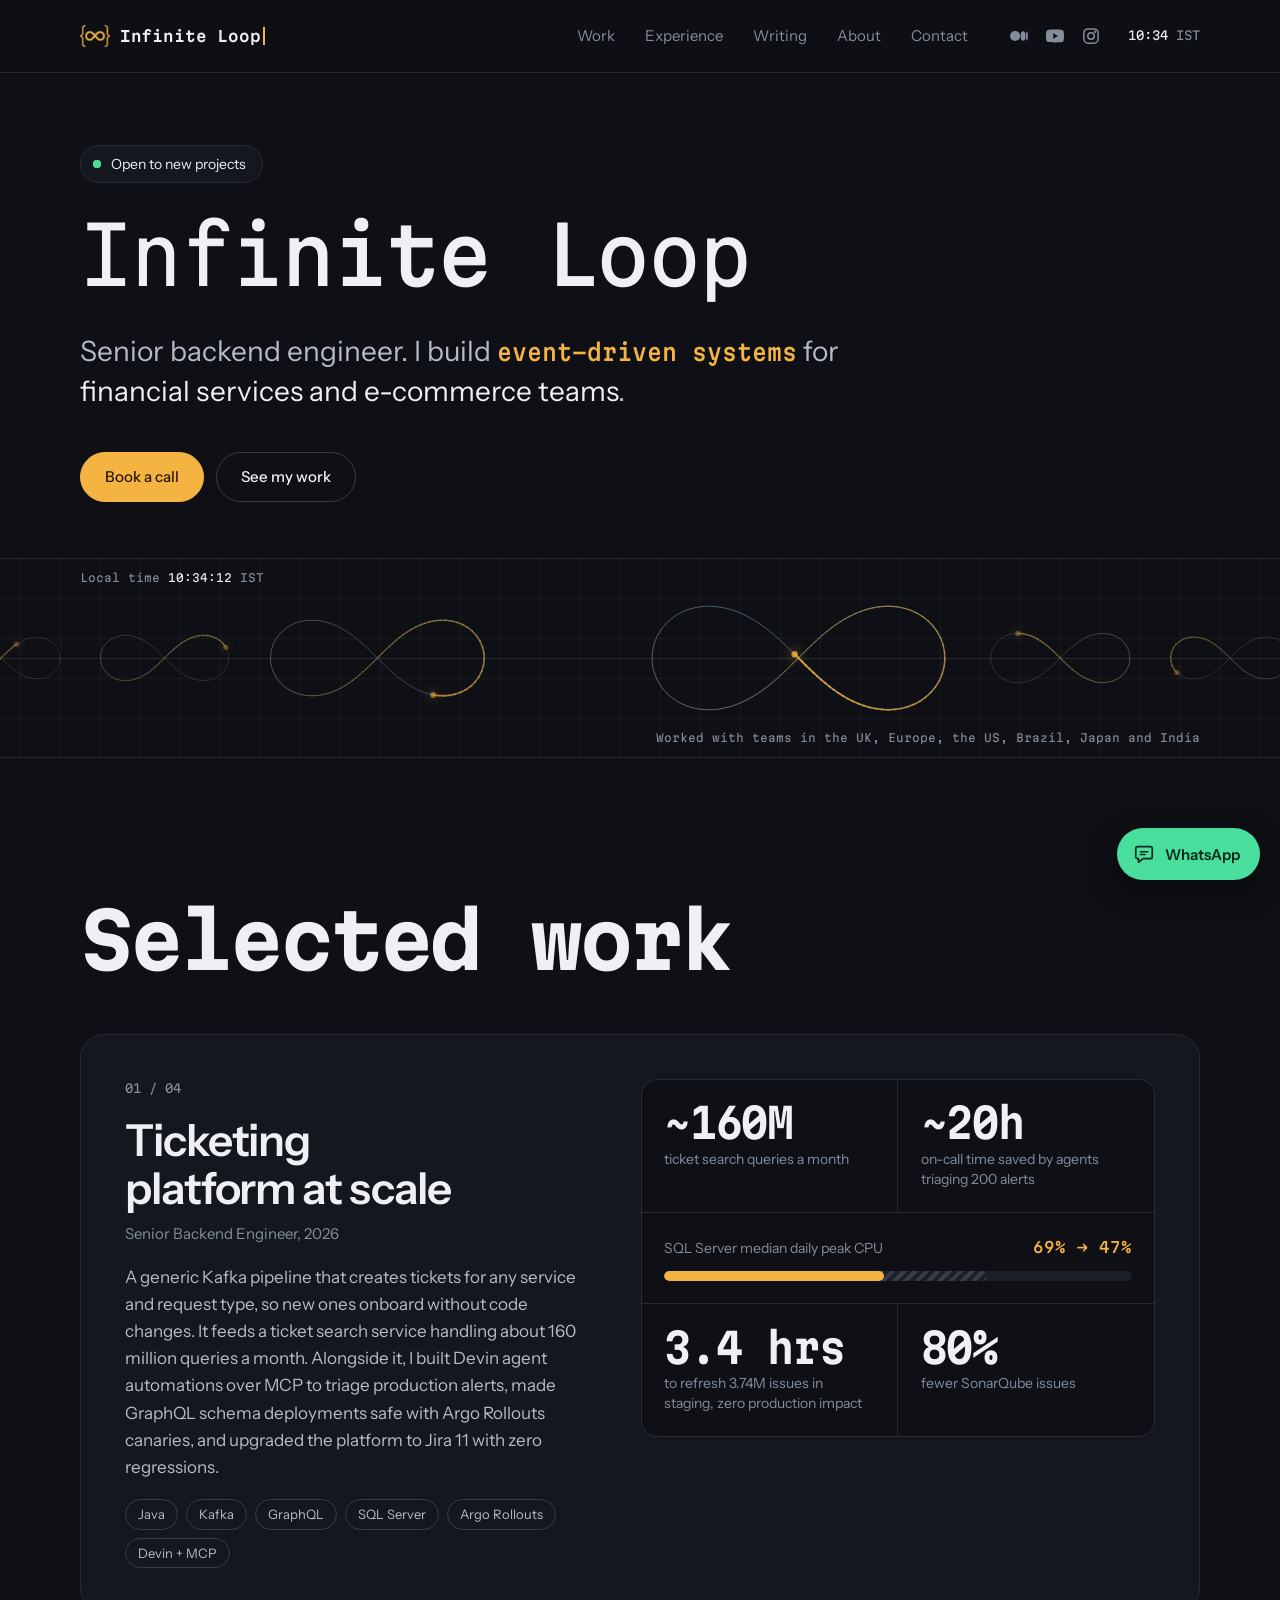
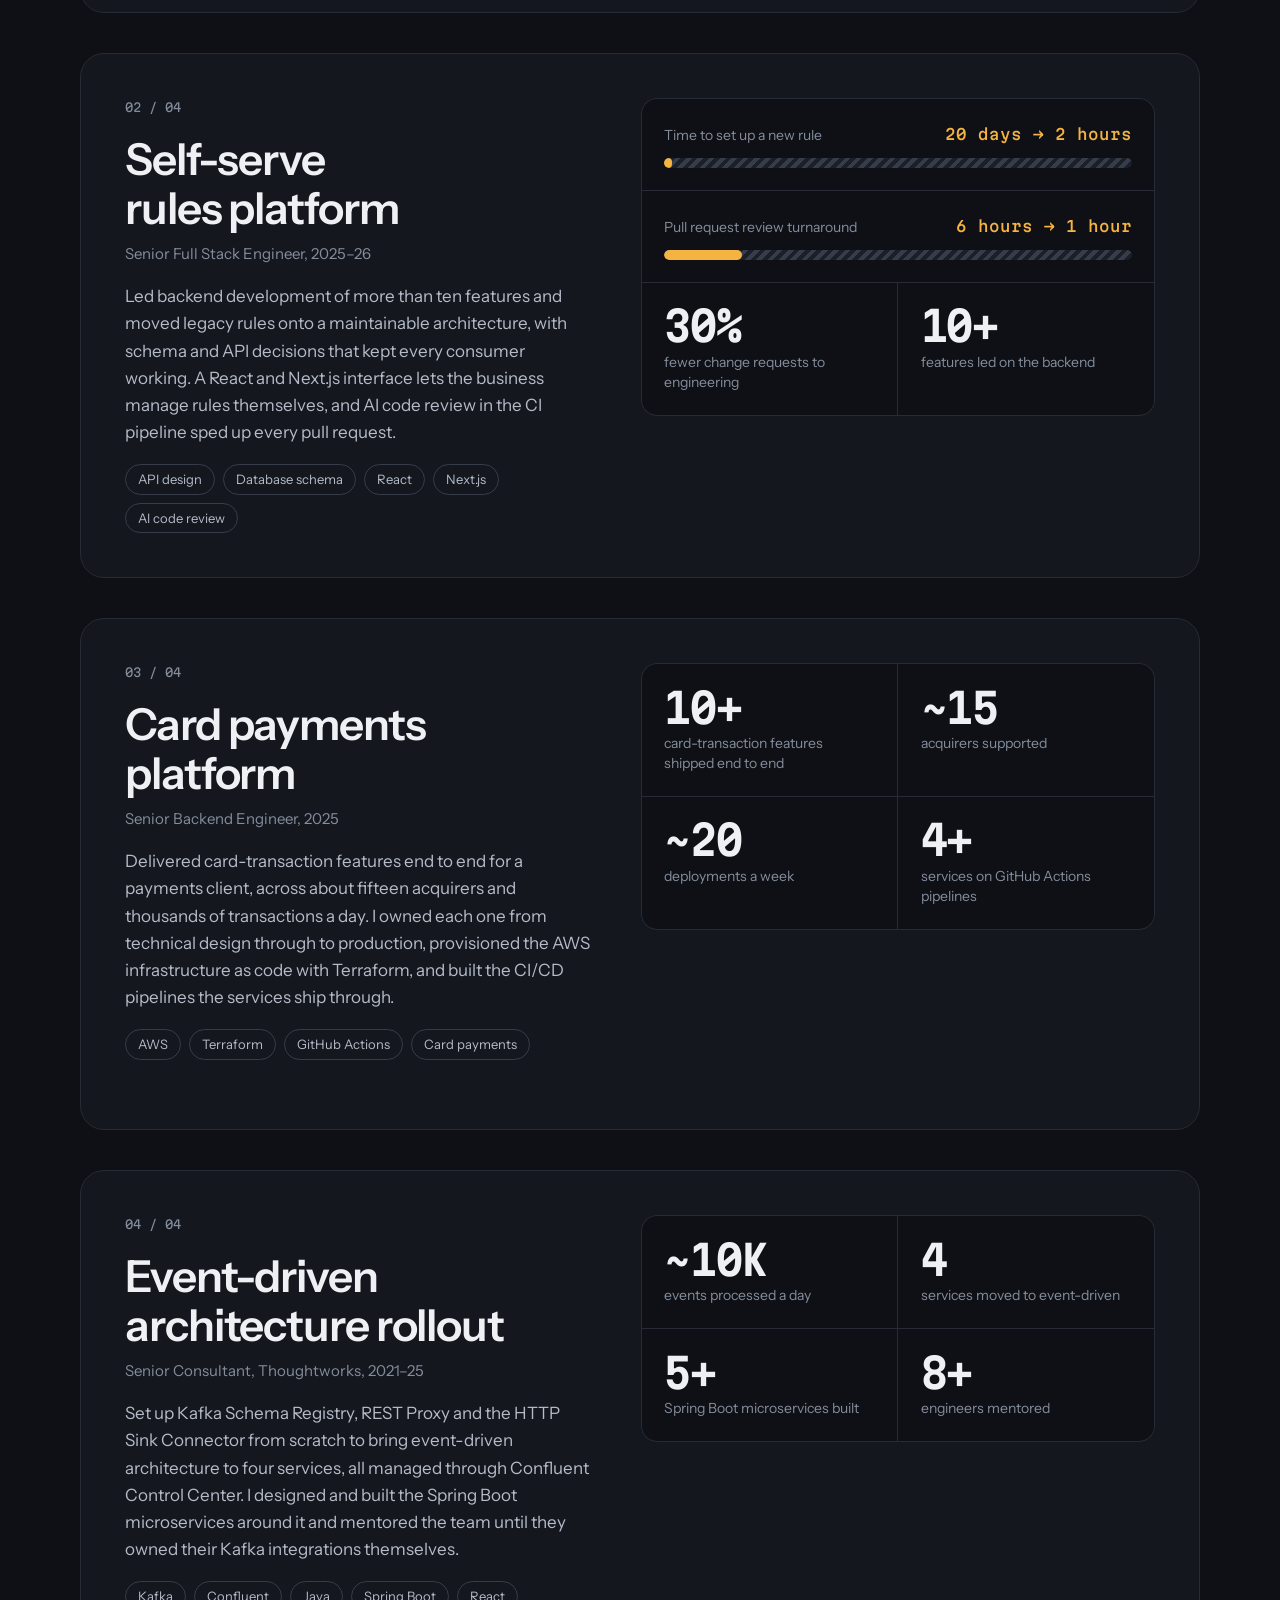
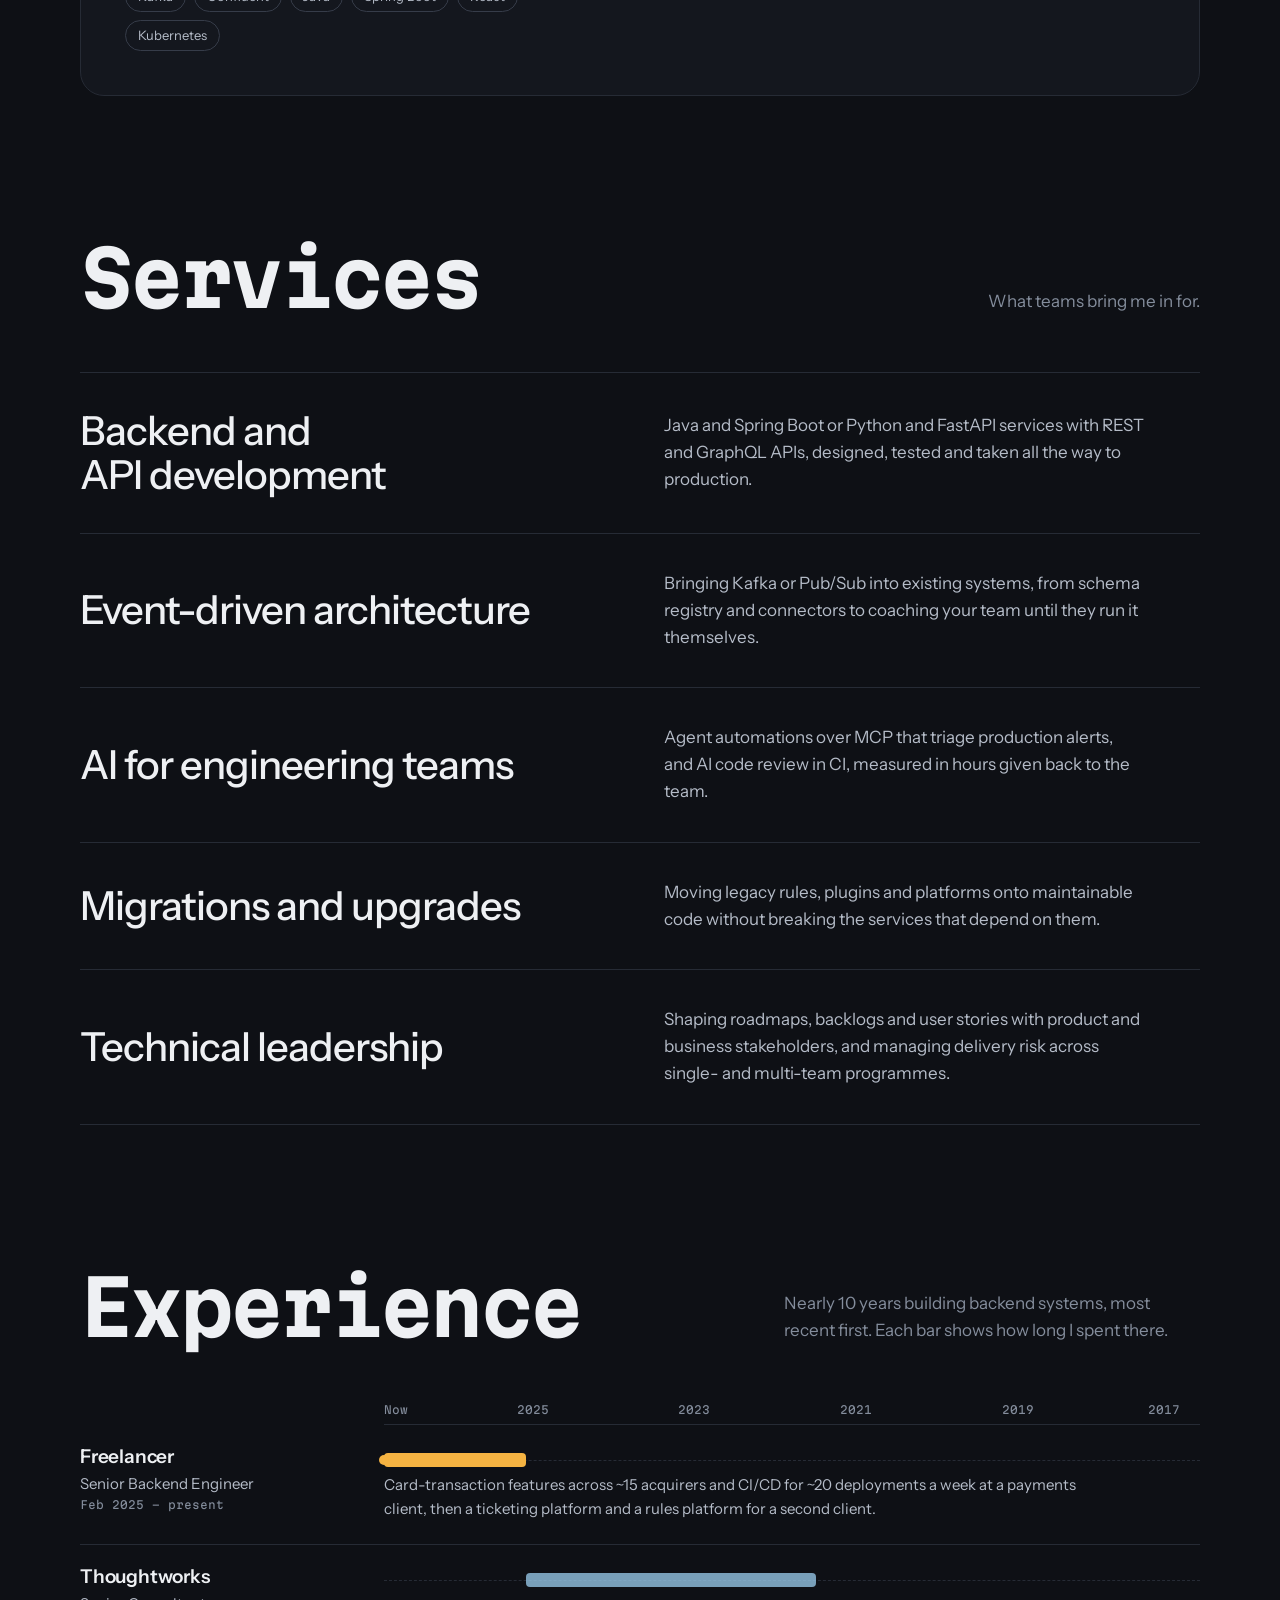
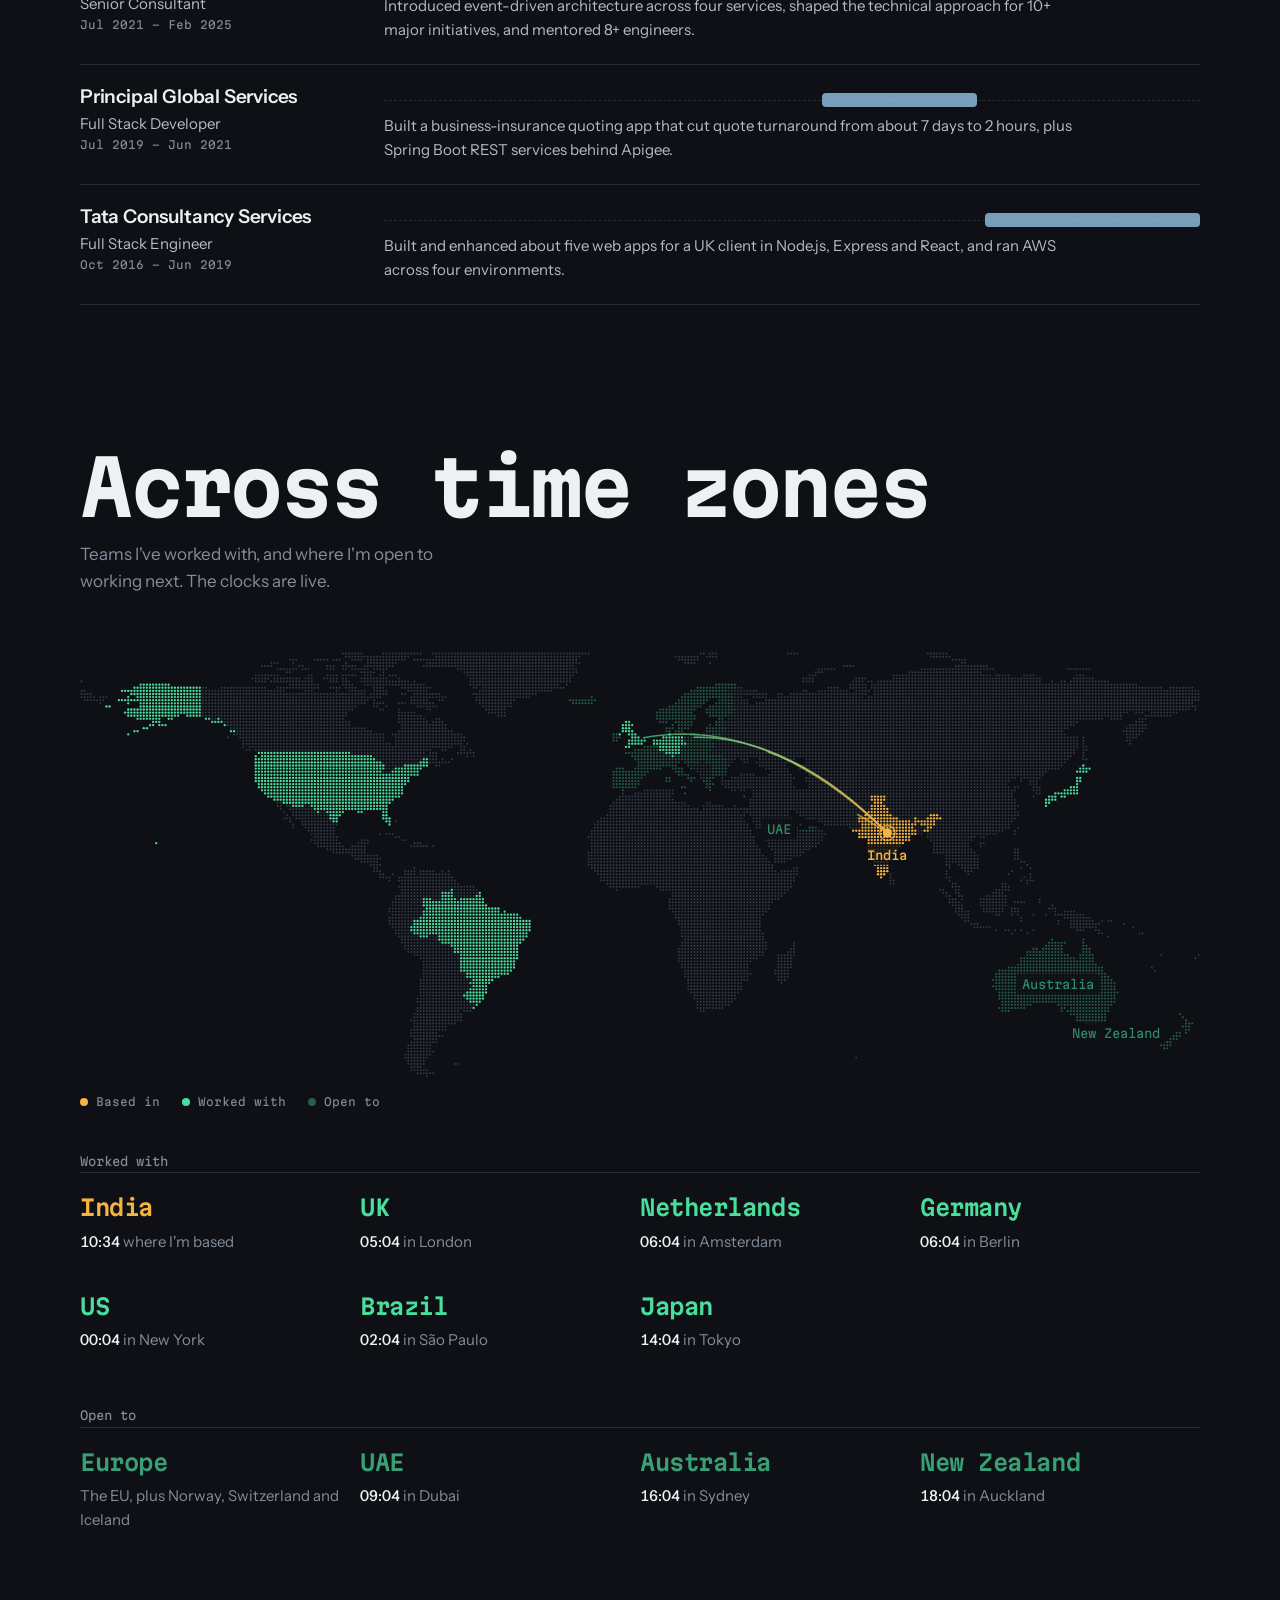
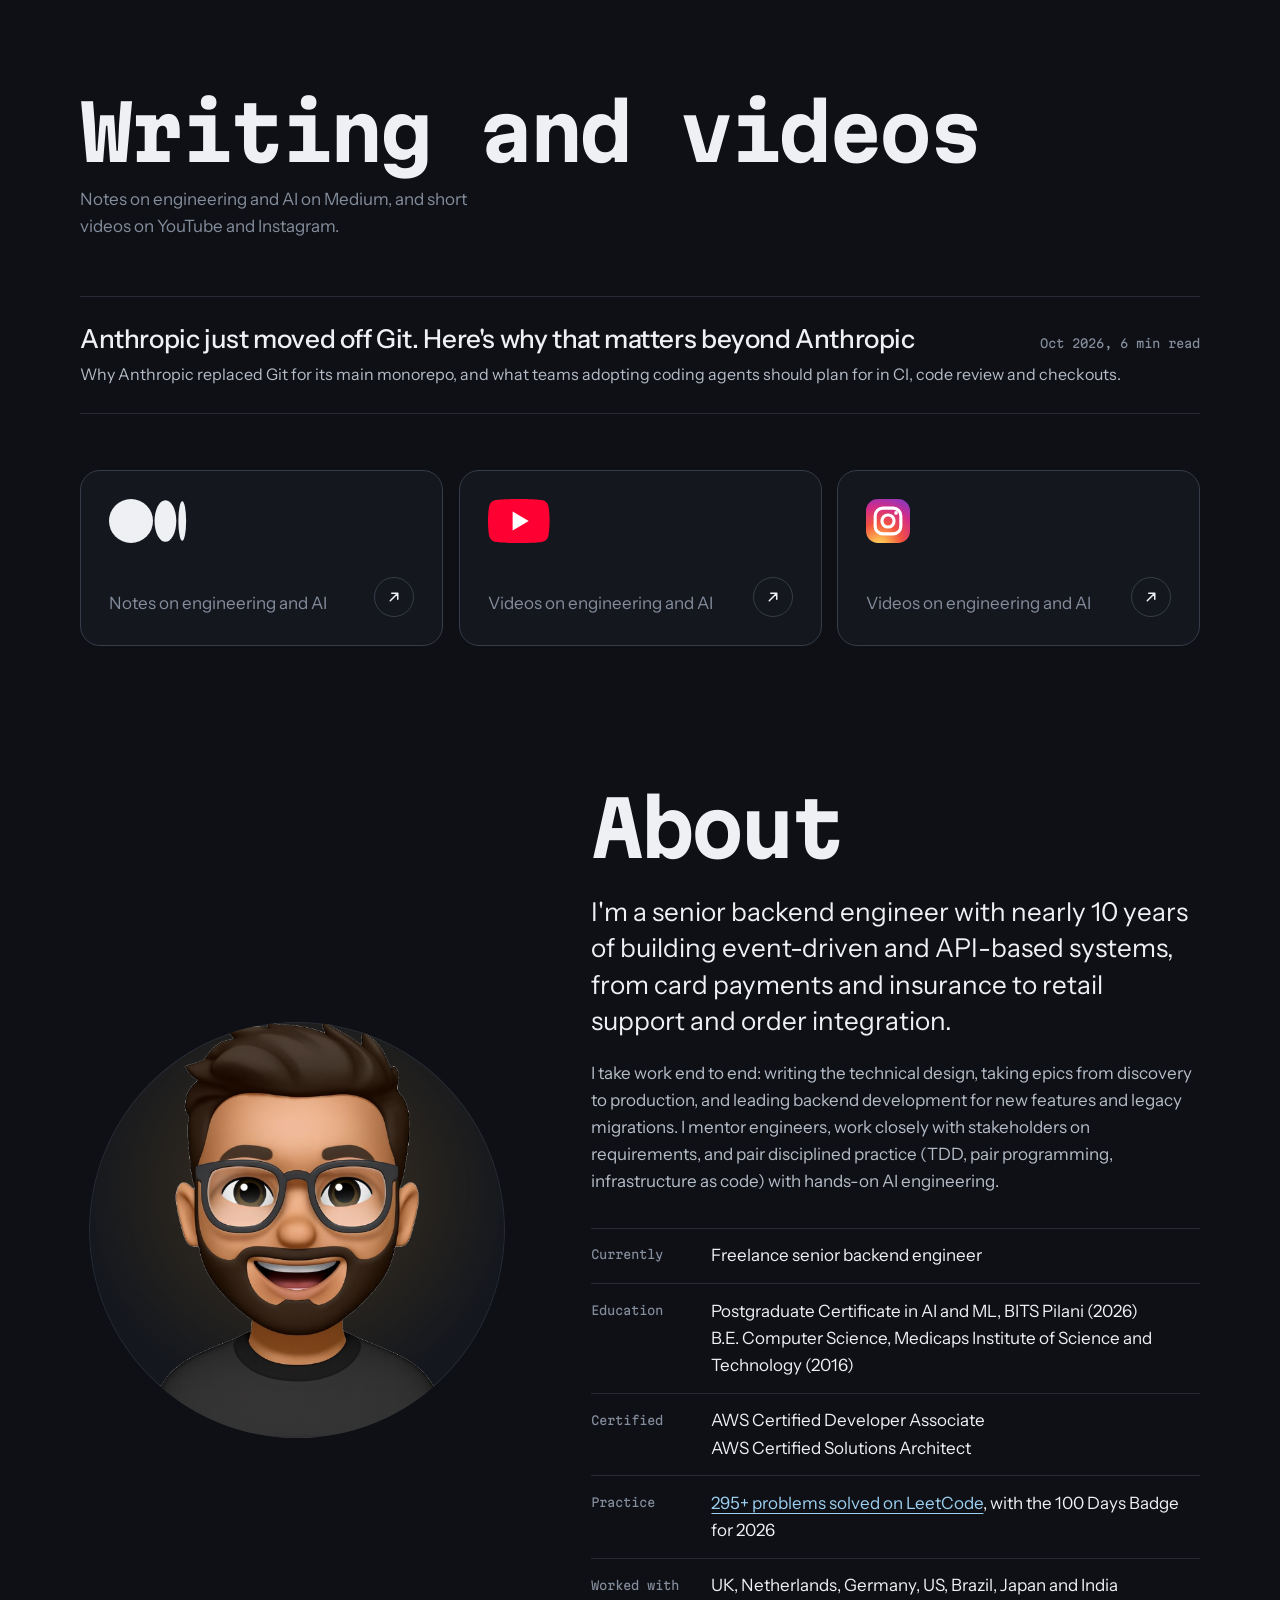
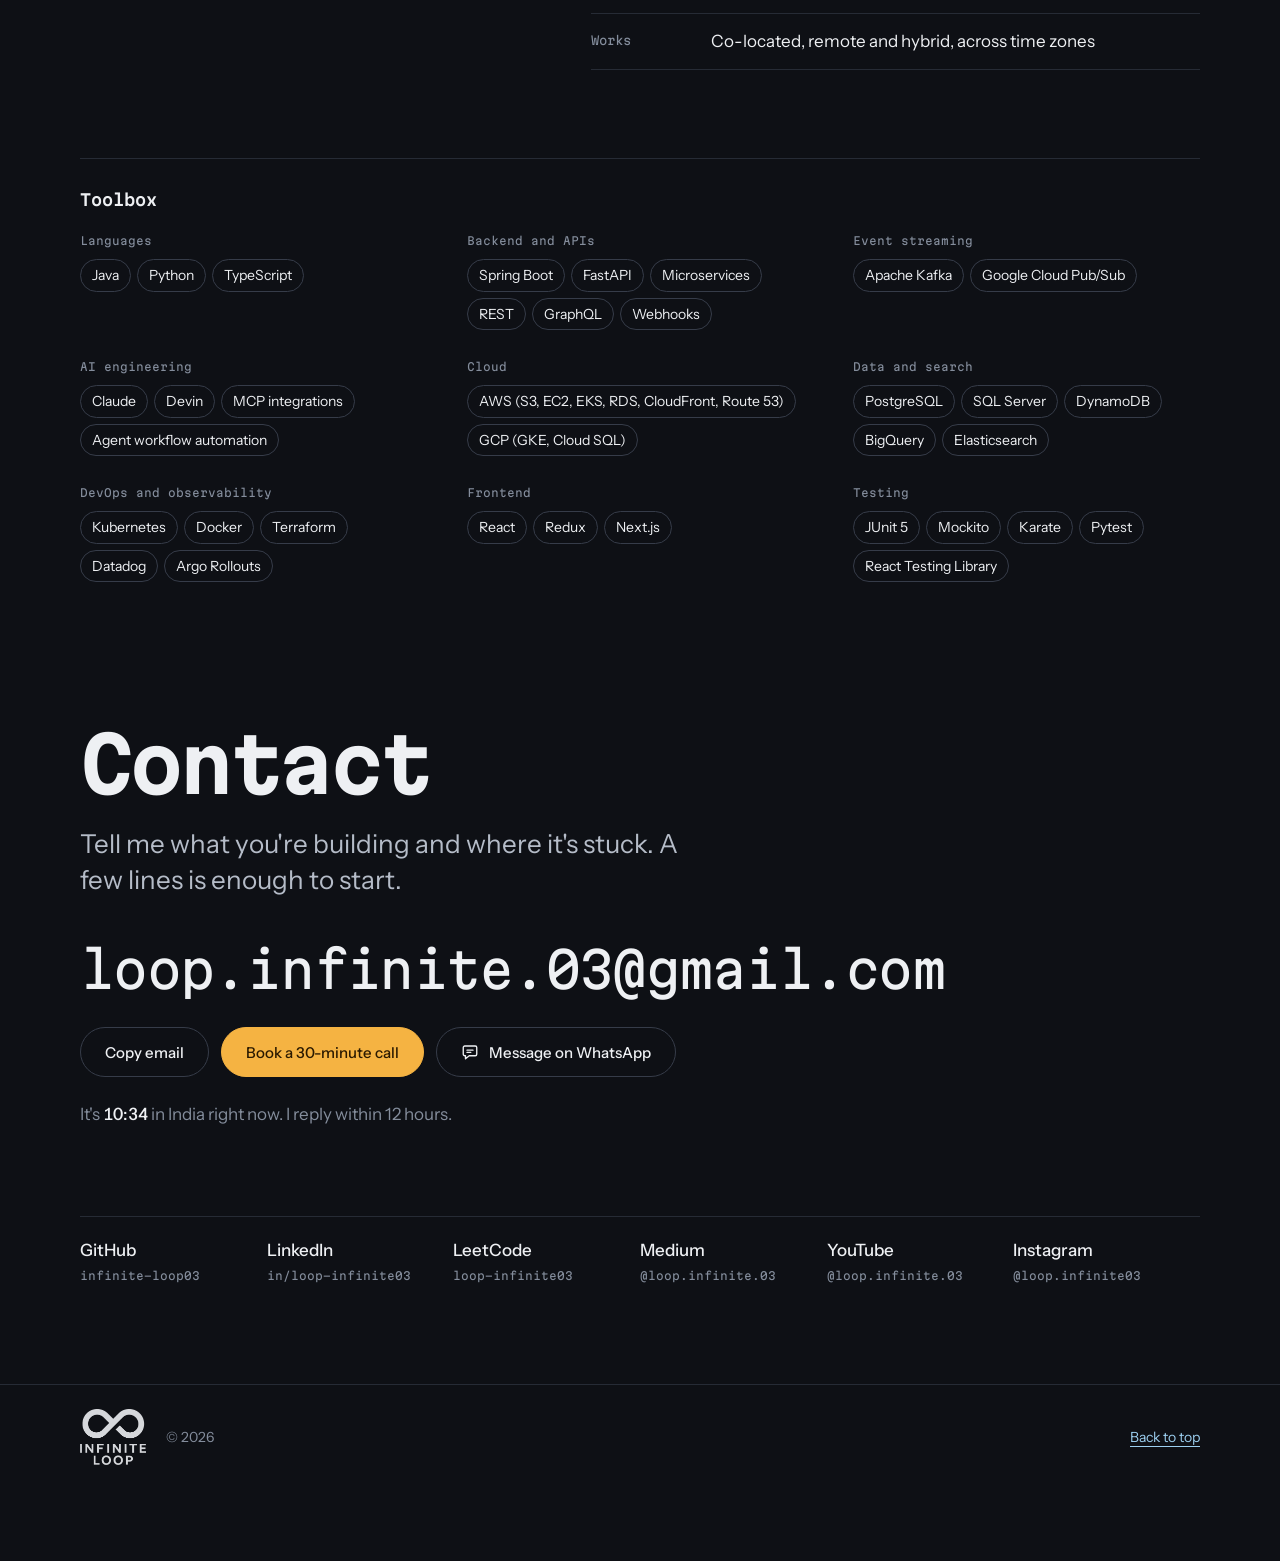
==== commit bd1bd5b2: "Add Medium, YouTube and Instagram icons to the header; show current role as freelancer Co-Authored-B" ====
--- a/index.html
+++ b/index.html
@@ -41,6 +41,11 @@
         <a href="#about">About</a>
         <a href="#contact">Contact</a>
       </nav>
+      <ul class="header-social" aria-label="Writing and videos">
+        <li><a href="https://medium.com/@loop.infinite.03" target="_blank" rel="noopener" aria-label="Medium" style="--brand: #eef0f3"><svg viewBox="0 0 30 17" aria-hidden="true"><circle cx="8.5" cy="8.5" r="8.5"/><ellipse cx="21.8" cy="8.5" rx="4.2" ry="8"/><ellipse cx="28.3" cy="8.5" rx="1.5" ry="7.6"/></svg></a></li>
+        <li><a href="https://www.youtube.com/@loop.infinite.03" target="_blank" rel="noopener" aria-label="YouTube" style="--brand: #ff0033"><svg viewBox="0 0 28 20" aria-hidden="true"><path fill-rule="evenodd" d="M27.4 3.1A3.5 3.5 0 0 0 24.9.6C22.7 0 14 0 14 0S5.3 0 3.1.6A3.5 3.5 0 0 0 .6 3.1C0 5.3 0 10 0 10s0 4.7.6 6.9a3.5 3.5 0 0 0 2.5 2.5C5.3 20 14 20 14 20s8.7 0 10.9-.6a3.5 3.5 0 0 0 2.5-2.5C28 14.7 28 10 28 10s0-4.7-.6-6.9zM11.2 14.3 18.5 10l-7.3-4.3z"/></svg></a></li>
+        <li><a href="https://www.instagram.com/loop.infinite03/" target="_blank" rel="noopener" aria-label="Instagram" style="--brand: #e1306c"><svg viewBox="0 0 24 24" aria-hidden="true" fill="none" stroke="currentColor" stroke-width="2"><rect x="2.5" y="2.5" width="19" height="19" rx="5.5"/><circle cx="12" cy="12" r="4.3"/><circle cx="17.6" cy="6.4" r="0.6" fill="currentColor"/></svg></a></li>
+      </ul>
       <span class="header-clock" title="My local time in India"><span data-clock>--:--</span> IST</span>
     </div>
     <div class="progress" aria-hidden="true"><span></span></div>
@@ -293,8 +298,8 @@
           <ol class="trace-rows">
             <li class="span-row is-current" style="--start:.000; --end:.174; --row:0">
               <div class="span-info">
-                <h3>Current consultancy</h3>
-                <p>Senior Consultant <span class="span-dates">Feb 2025 – present</span></p>
+                <h3>Freelancer</h3>
+                <p>Senior Backend Engineer <span class="span-dates">Feb 2025 – present</span></p>
               </div>
               <div class="span-track"><span class="span-bar"></span></div>
               <p class="span-note">Card-transaction features across ~15 acquirers and CI/CD for ~20 deployments a week at a payments client, then a ticketing platform and a rules platform for a second client.</p>
@@ -531,7 +536,7 @@
             <p>I take work end to end: writing the technical design, taking epics from discovery to production, and leading backend development for new features and legacy migrations. I mentor engineers, work closely with stakeholders on requirements, and pair disciplined practice (TDD, pair programming, infrastructure as code) with hands-on AI engineering.</p>
             <dl class="spec">
               <dt>Currently</dt>
-              <dd>Senior Consultant at a technology consultancy</dd>
+              <dd>Freelance senior backend engineer</dd>
               <dt>Education</dt>
               <dd>Postgraduate Certificate in AI and ML, BITS Pilani (2026)<br>B.E. Computer Science, Medicaps Institute of Science and Technology (2016)</dd>
               <dt>Certified</dt>
--- a/styles.css
+++ b/styles.css
@@ -183,6 +183,40 @@
   margin-left: -2px;
   border-radius: 50%;
   background: var(--amber);
+}
+.header-social {
+  display: flex;
+  gap: 2px;
+  margin: 0;
+  padding: 0;
+  list-style: none;
+}
+.header-social a {
+  display: grid;
+  place-items: center;
+  width: 34px;
+  height: 34px;
+  border-radius: 50%;
+  color: var(--muted);
+  fill: currentColor;
+  transition: color 0.2s, background-color 0.2s, transform 0.2s var(--ease);
+}
+.header-social a:hover, .header-social a:focus-visible {
+  background: var(--bg-3);
+  color: var(--brand);
+  transform: translateY(-1px);
+}
+.header-social svg { width: 18px; height: 18px; }
+/* The band under the hero also shows local time, so the header clock goes first when space runs out. */
+@media (max-width: 63.99rem) {
+  .header-clock { display: none; }
+}
+@media (max-width: 55.99rem) {
+  .site-header nav a { padding: 8px 10px; }
+}
+@media (max-width: 47.99rem) {
+  .header-inner { column-gap: 8px; }
+  .header-social a { width: 30px; height: 30px; }
 }
 .header-clock {
   color: var(--muted);
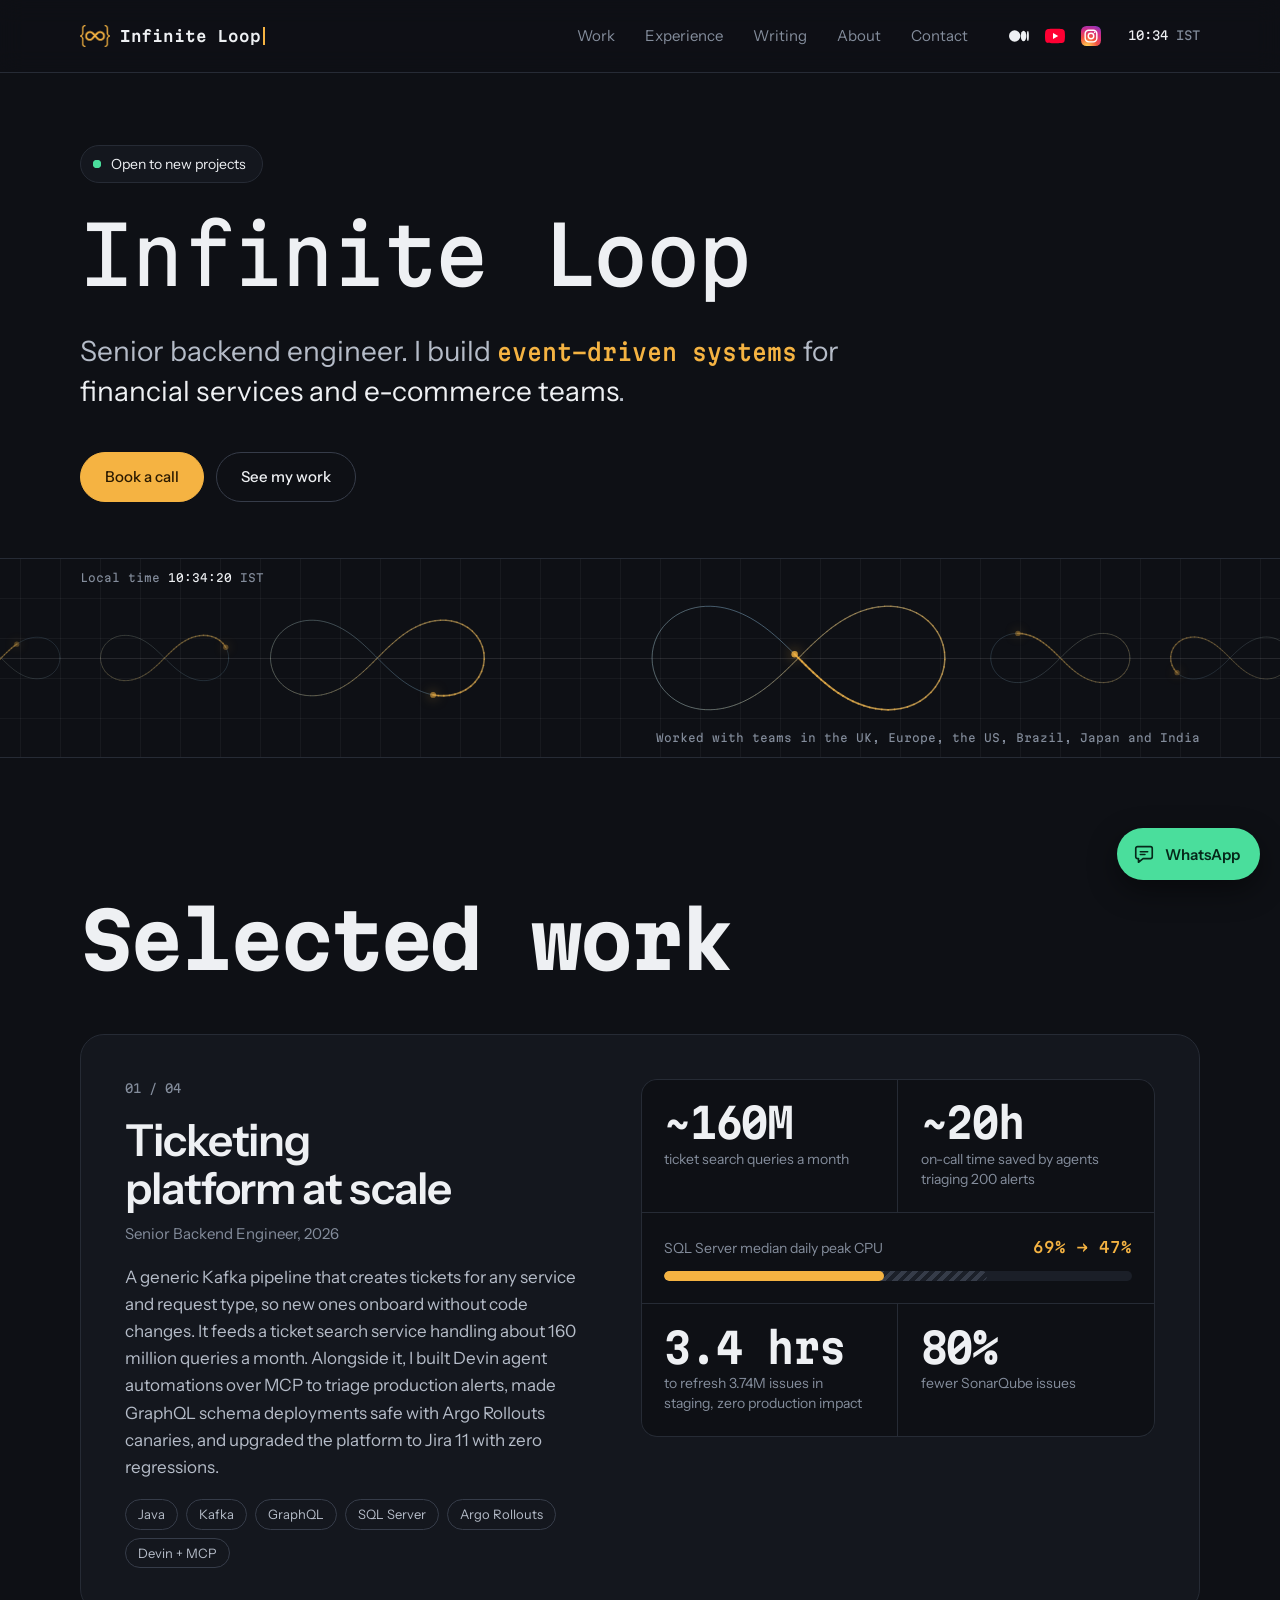
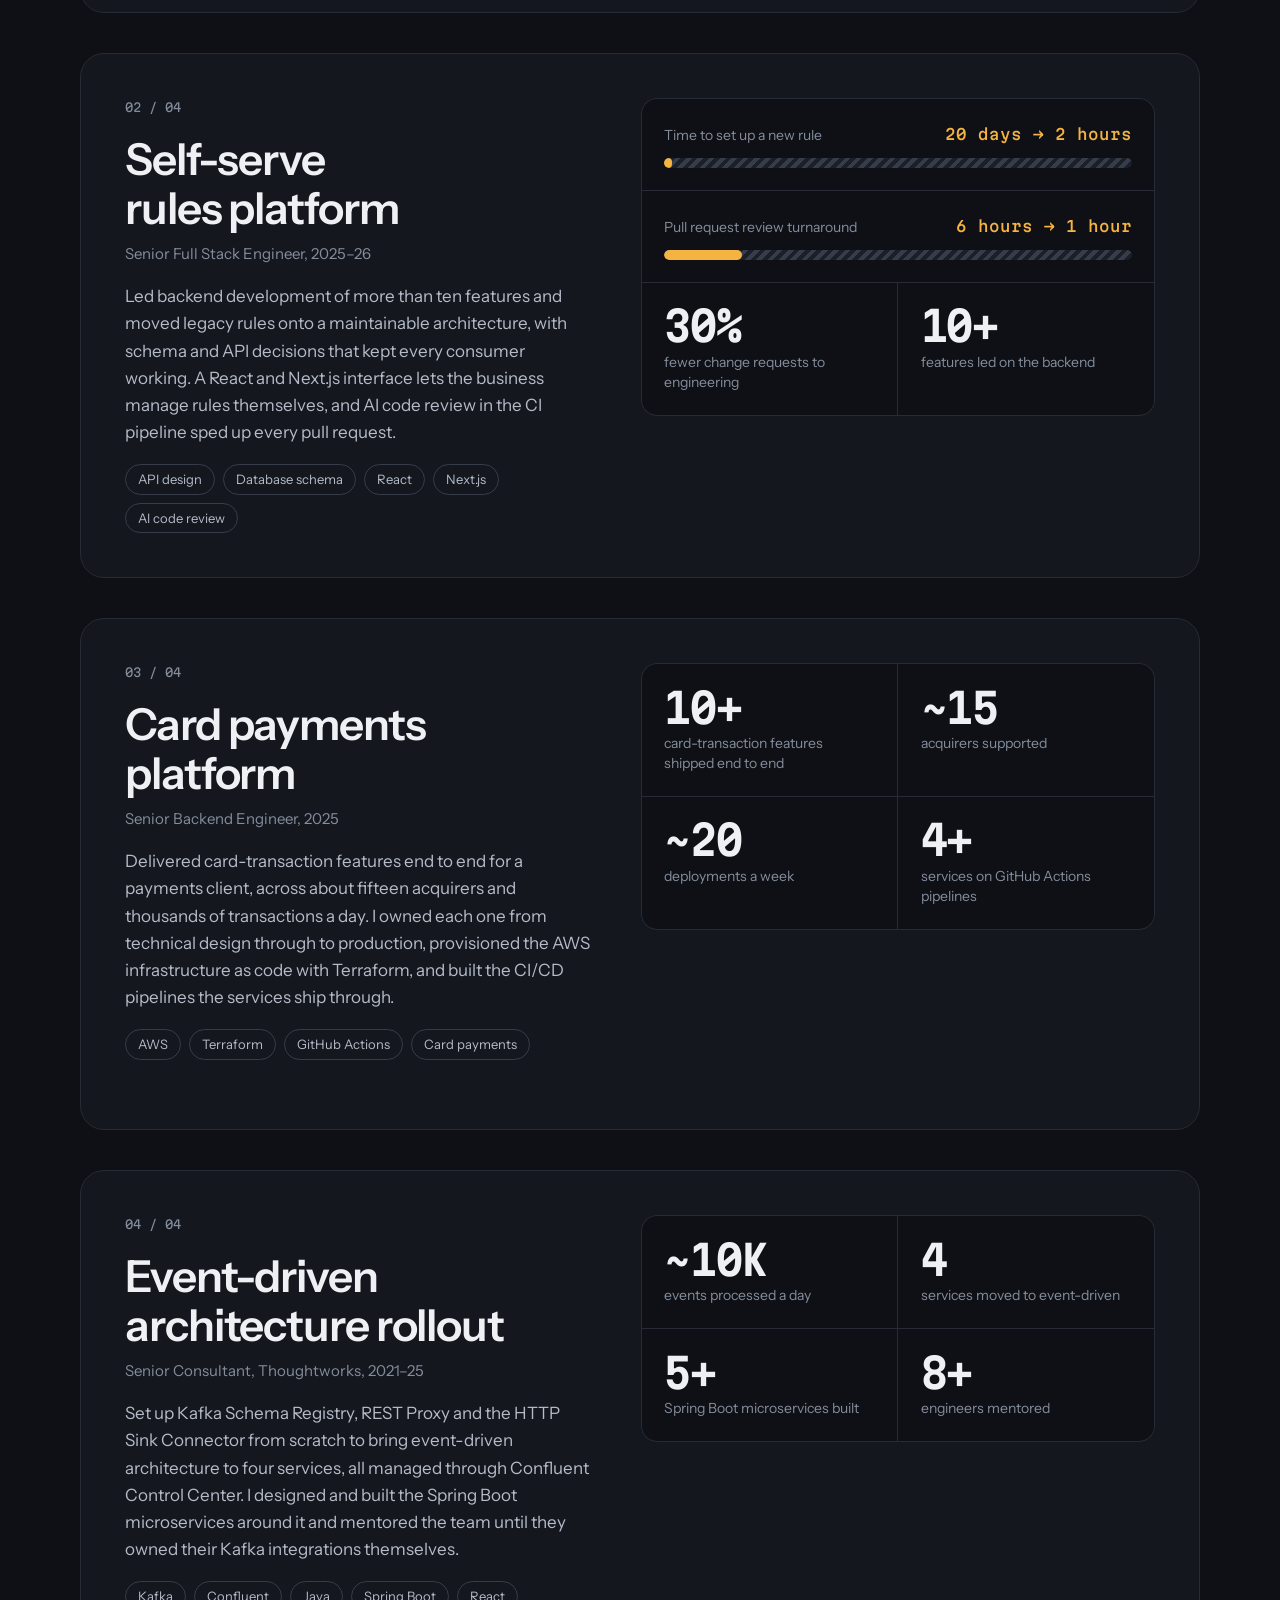
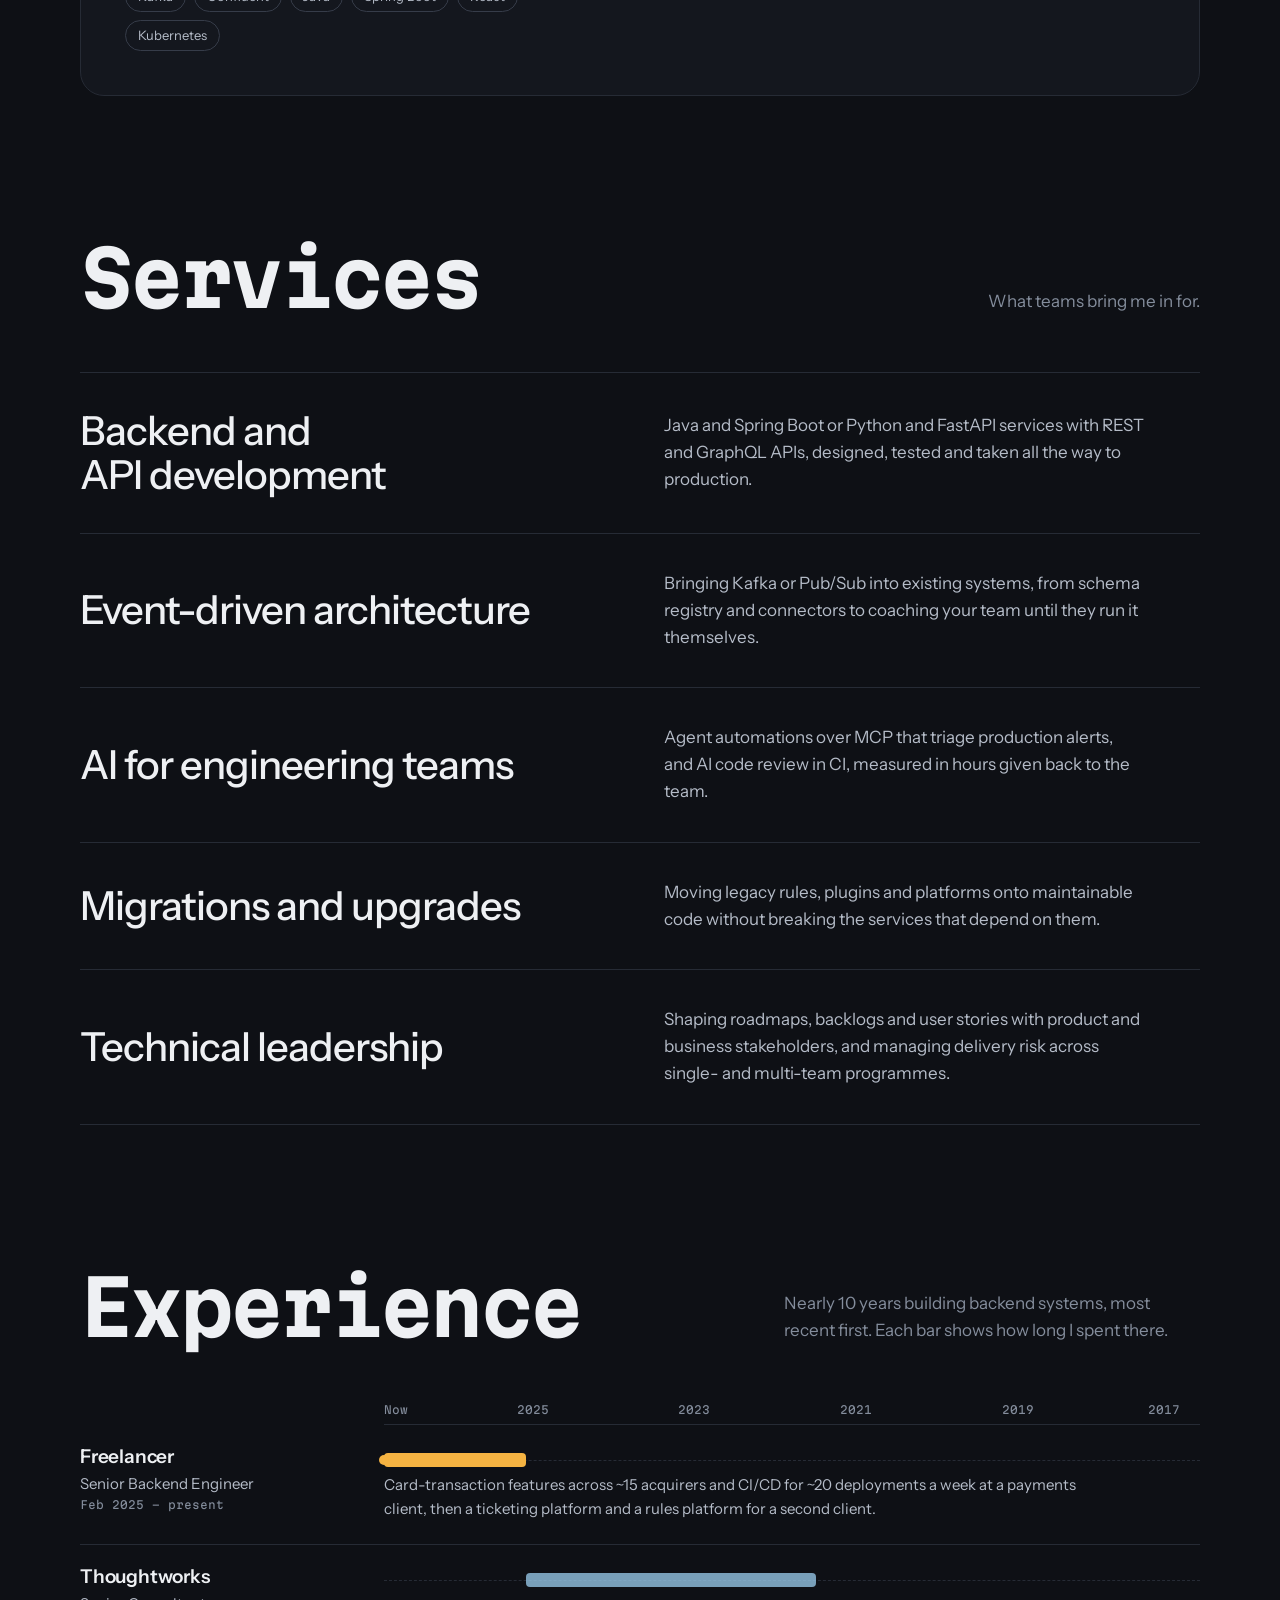
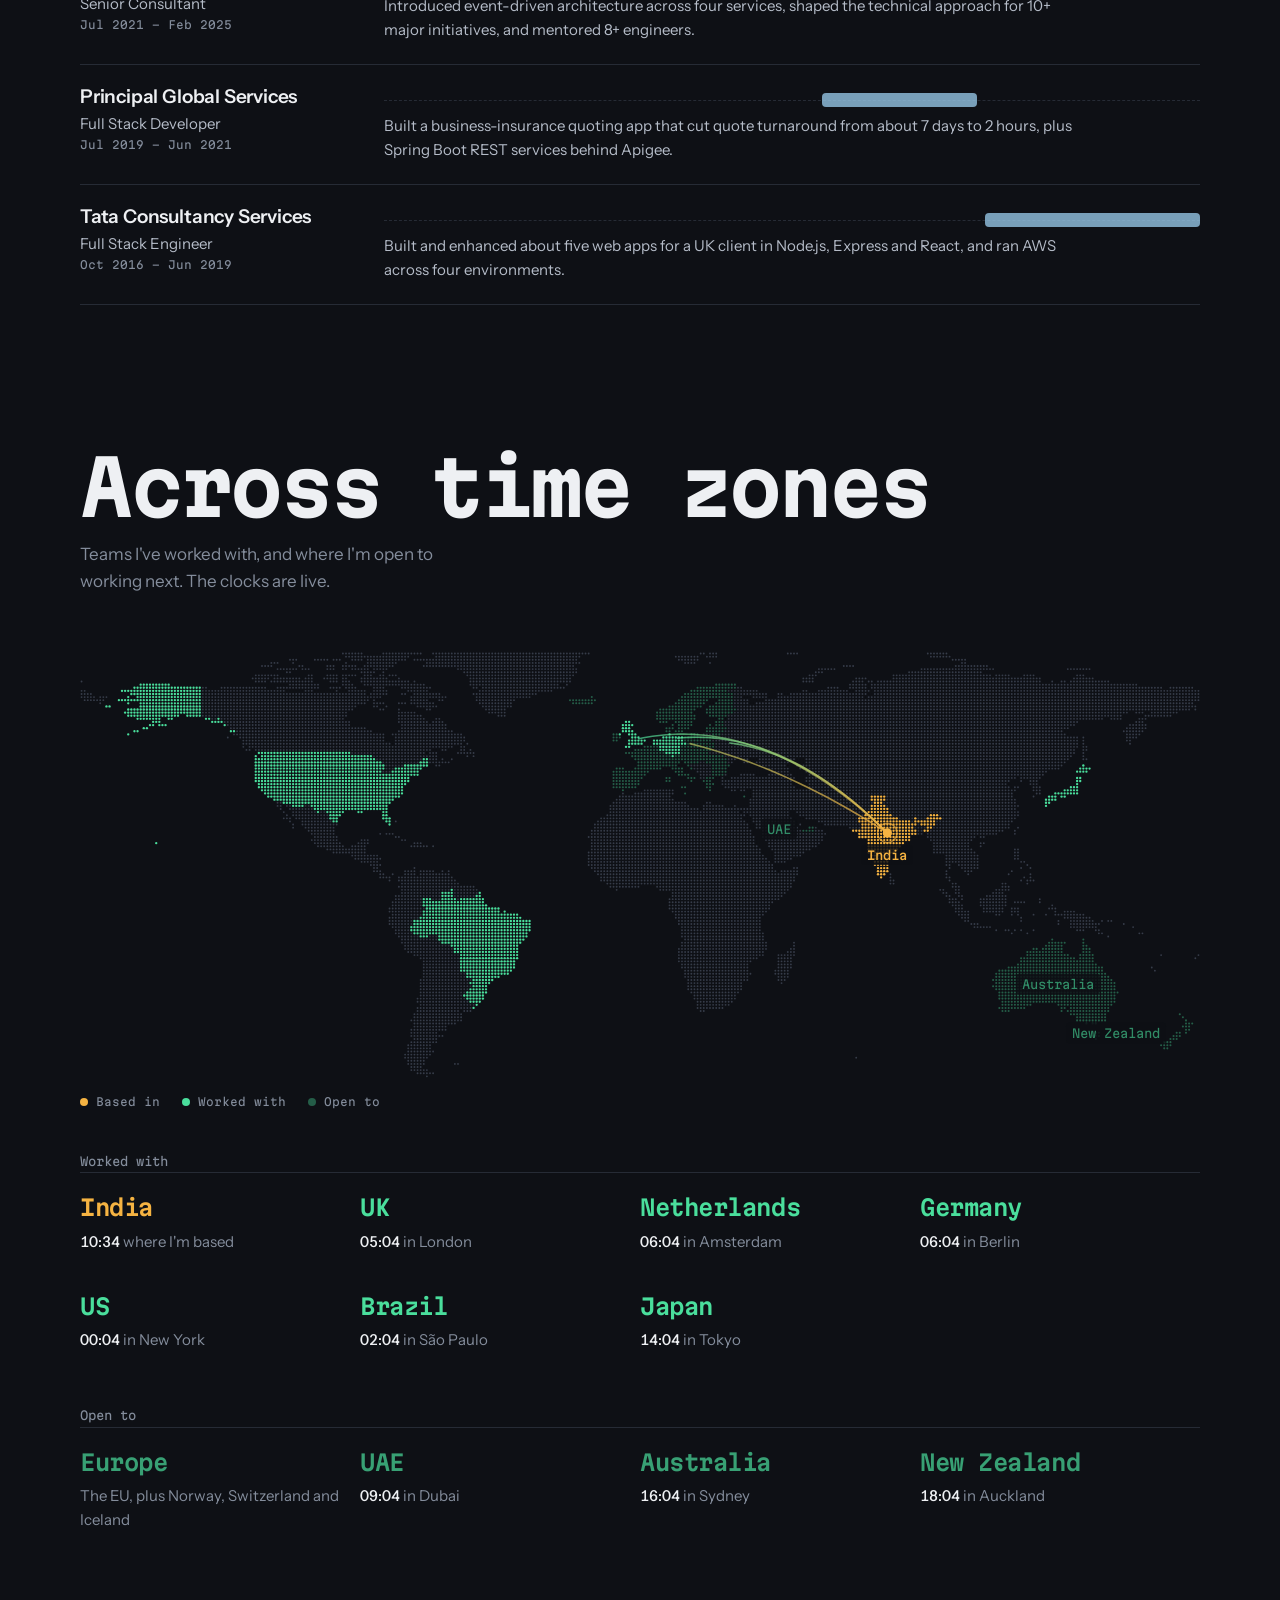
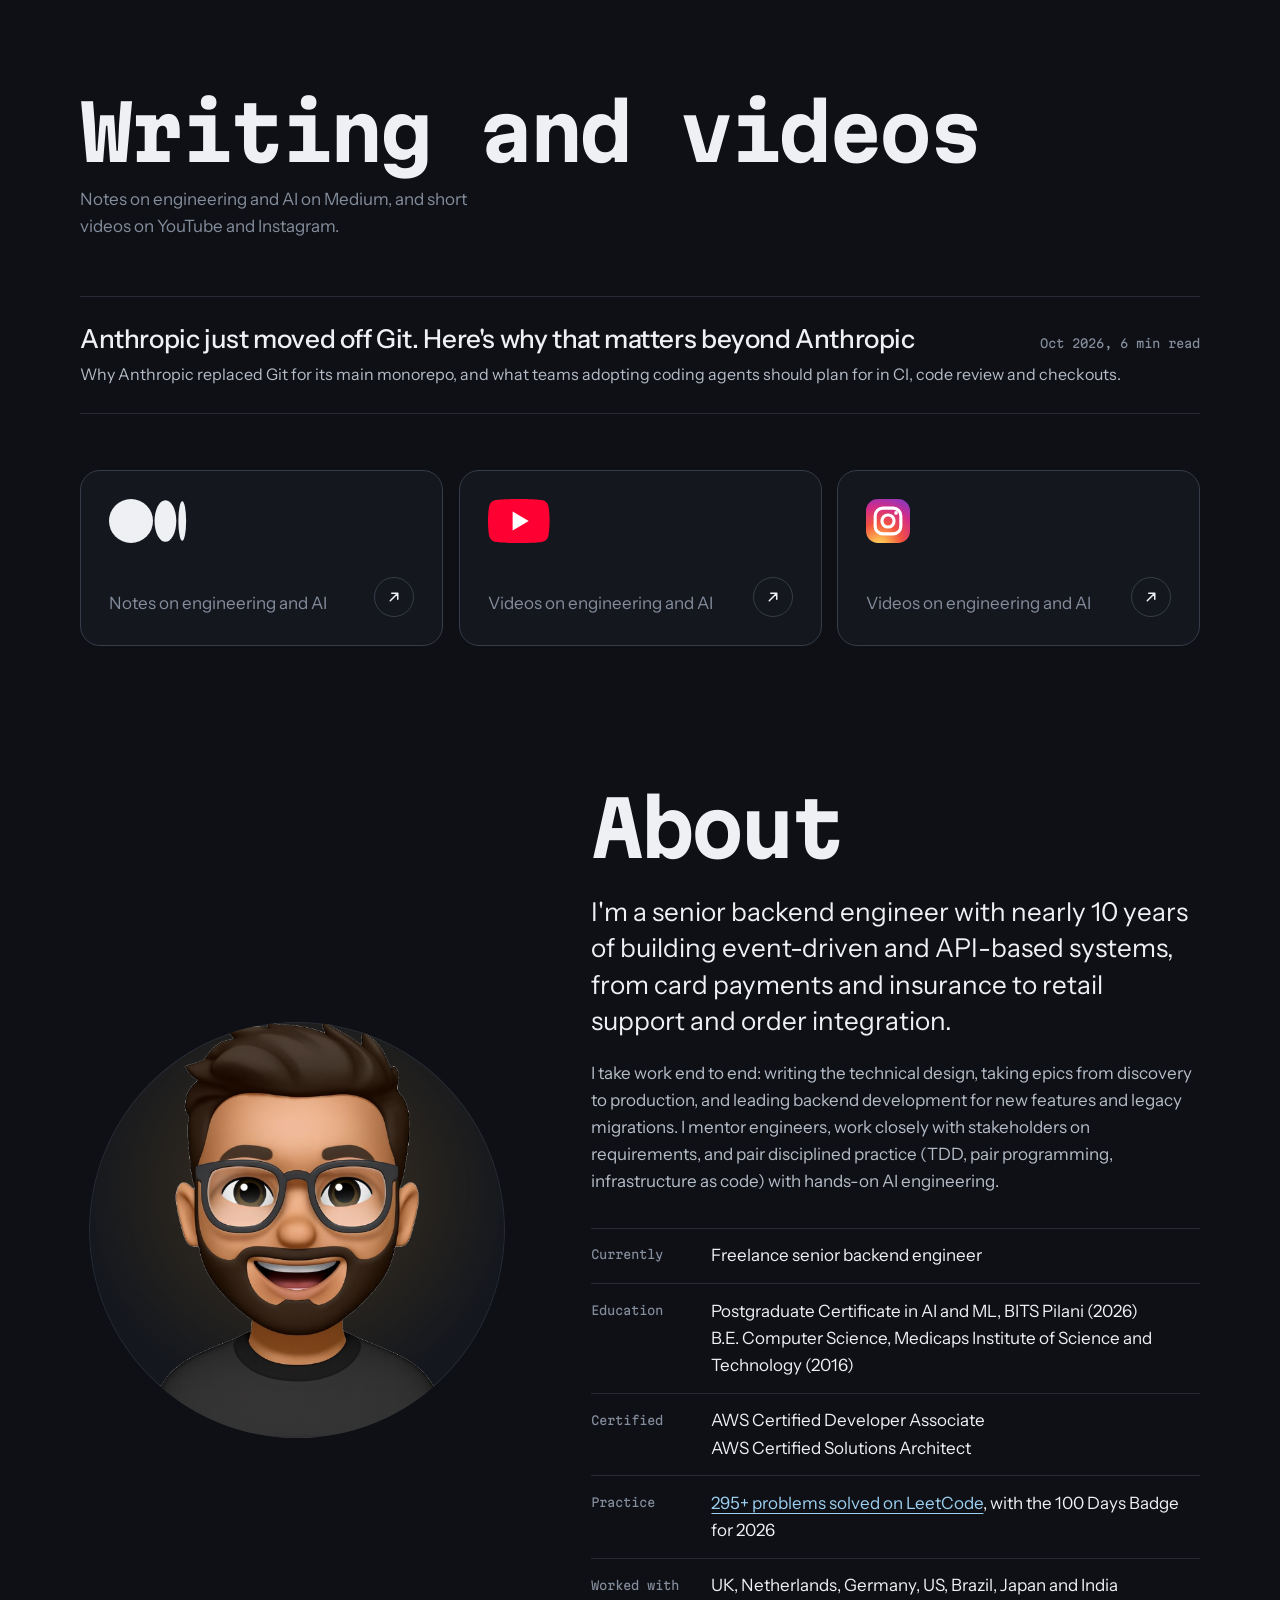
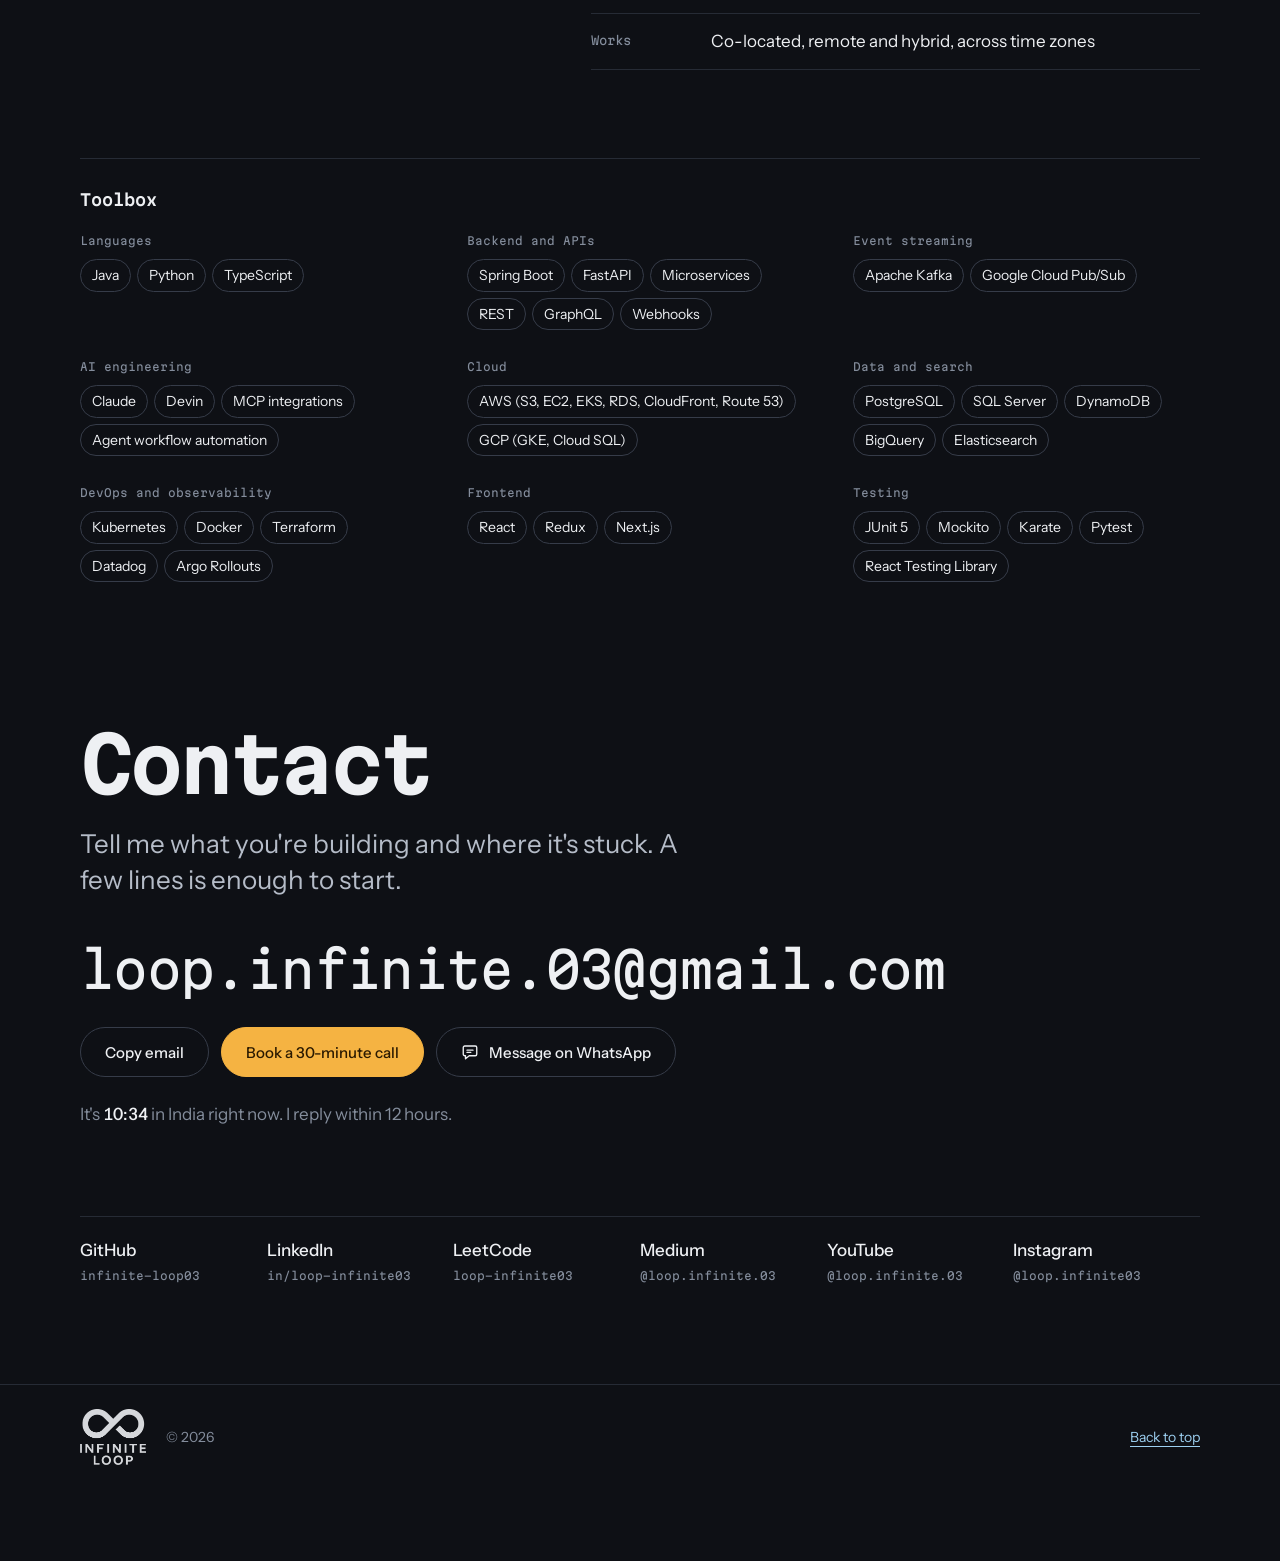
==== commit 0726ab60: "Show header social icons in their brand colours Co-Authored-By: Claude Opus 5.5 <noreply@anthropic.c" ====
--- a/index.html
+++ b/index.html
@@ -42,9 +42,9 @@
         <a href="#contact">Contact</a>
       </nav>
       <ul class="header-social" aria-label="Writing and videos">
-        <li><a href="https://medium.com/@loop.infinite.03" target="_blank" rel="noopener" aria-label="Medium" style="--brand: #eef0f3"><svg viewBox="0 0 30 17" aria-hidden="true"><circle cx="8.5" cy="8.5" r="8.5"/><ellipse cx="21.8" cy="8.5" rx="4.2" ry="8"/><ellipse cx="28.3" cy="8.5" rx="1.5" ry="7.6"/></svg></a></li>
-        <li><a href="https://www.youtube.com/@loop.infinite.03" target="_blank" rel="noopener" aria-label="YouTube" style="--brand: #ff0033"><svg viewBox="0 0 28 20" aria-hidden="true"><path fill-rule="evenodd" d="M27.4 3.1A3.5 3.5 0 0 0 24.9.6C22.7 0 14 0 14 0S5.3 0 3.1.6A3.5 3.5 0 0 0 .6 3.1C0 5.3 0 10 0 10s0 4.7.6 6.9a3.5 3.5 0 0 0 2.5 2.5C5.3 20 14 20 14 20s8.7 0 10.9-.6a3.5 3.5 0 0 0 2.5-2.5C28 14.7 28 10 28 10s0-4.7-.6-6.9zM11.2 14.3 18.5 10l-7.3-4.3z"/></svg></a></li>
-        <li><a href="https://www.instagram.com/loop.infinite03/" target="_blank" rel="noopener" aria-label="Instagram" style="--brand: #e1306c"><svg viewBox="0 0 24 24" aria-hidden="true" fill="none" stroke="currentColor" stroke-width="2"><rect x="2.5" y="2.5" width="19" height="19" rx="5.5"/><circle cx="12" cy="12" r="4.3"/><circle cx="17.6" cy="6.4" r="0.6" fill="currentColor"/></svg></a></li>
+        <li><a href="https://medium.com/@loop.infinite.03" target="_blank" rel="noopener" aria-label="Medium"><svg viewBox="0 0 30 17" aria-hidden="true"><circle cx="8.5" cy="8.5" r="8.5"/><ellipse cx="21.8" cy="8.5" rx="4.2" ry="8"/><ellipse cx="28.3" cy="8.5" rx="1.5" ry="7.6"/></svg></a></li>
+        <li><a href="https://www.youtube.com/@loop.infinite.03" target="_blank" rel="noopener" aria-label="YouTube"><svg viewBox="0 0 28 20" aria-hidden="true"><path fill="#ff0033" d="M27.4 3.1A3.5 3.5 0 0 0 24.9.6C22.7 0 14 0 14 0S5.3 0 3.1.6A3.5 3.5 0 0 0 .6 3.1C0 5.3 0 10 0 10s0 4.7.6 6.9a3.5 3.5 0 0 0 2.5 2.5C5.3 20 14 20 14 20s8.7 0 10.9-.6a3.5 3.5 0 0 0 2.5-2.5C28 14.7 28 10 28 10s0-4.7-.6-6.9z"/><path fill="#fff" d="M11.2 14.3 18.5 10l-7.3-4.3z"/></svg></a></li>
+        <li><a href="https://www.instagram.com/loop.infinite03/" target="_blank" rel="noopener" aria-label="Instagram"><svg viewBox="0 0 24 24" aria-hidden="true"><defs><radialGradient id="ig-grad-header" cx="0.3" cy="1.07" r="1.3"><stop offset="0" stop-color="#fdd56b"/><stop offset="0.12" stop-color="#fdb94f"/><stop offset="0.4" stop-color="#f3533f"/><stop offset="0.68" stop-color="#d42c86"/><stop offset="1" stop-color="#6f3bd5"/></radialGradient></defs><rect width="24" height="24" rx="6.5" fill="url(#ig-grad-header)"/><rect x="5" y="5" width="14" height="14" rx="4.2" fill="none" stroke="#fff" stroke-width="1.7"/><circle cx="12" cy="12" r="3.3" fill="none" stroke="#fff" stroke-width="1.7"/><circle cx="16.4" cy="7.6" r="1" fill="#fff"/></svg></a></li>
       </ul>
       <span class="header-clock" title="My local time in India"><span data-clock>--:--</span> IST</span>
     </div>
--- a/styles.css
+++ b/styles.css
@@ -197,16 +197,15 @@
   width: 34px;
   height: 34px;
   border-radius: 50%;
-  color: var(--muted);
+  color: var(--text);
   fill: currentColor;
-  transition: color 0.2s, background-color 0.2s, transform 0.2s var(--ease);
+  transition: background-color 0.2s, transform 0.2s var(--ease);
 }
 .header-social a:hover, .header-social a:focus-visible {
   background: var(--bg-3);
-  color: var(--brand);
   transform: translateY(-1px);
 }
-.header-social svg { width: 18px; height: 18px; }
+.header-social svg { width: 20px; height: 20px; }
 /* The band under the hero also shows local time, so the header clock goes first when space runs out. */
 @media (max-width: 63.99rem) {
   .header-clock { display: none; }
